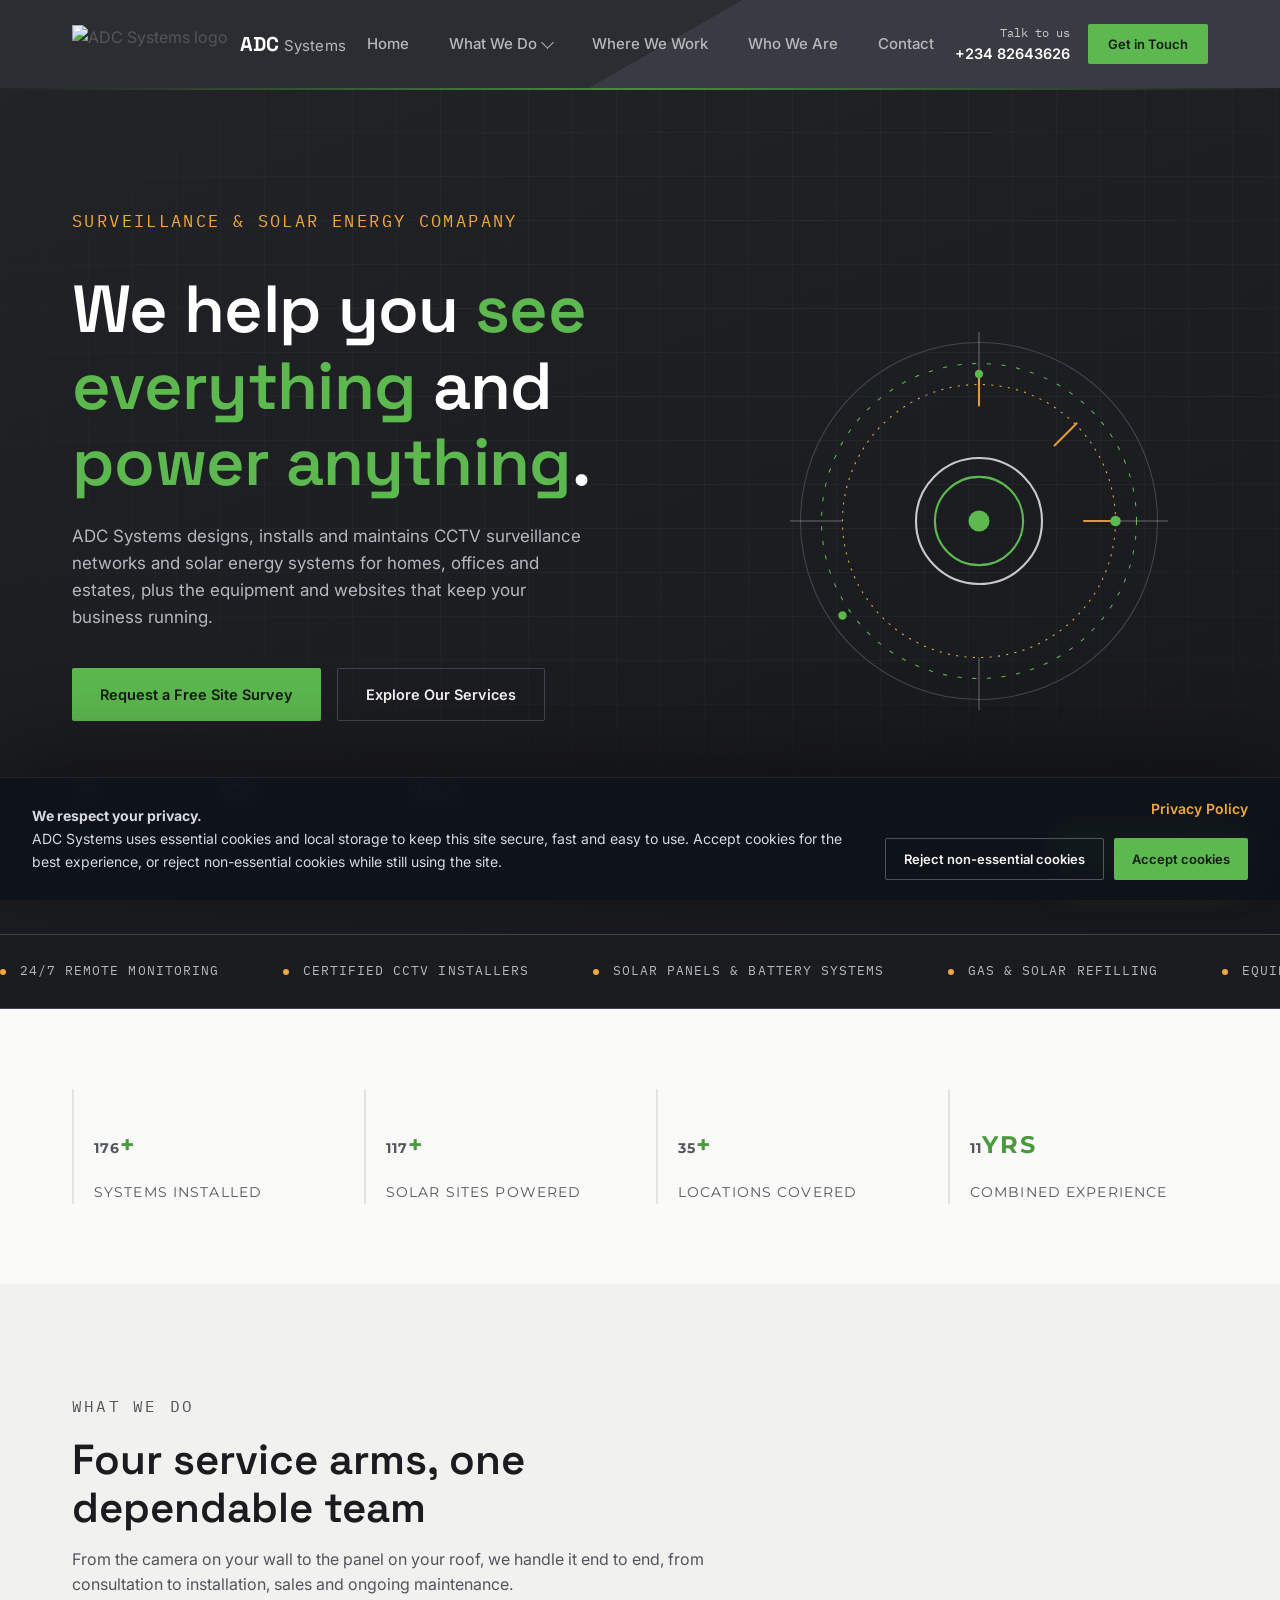
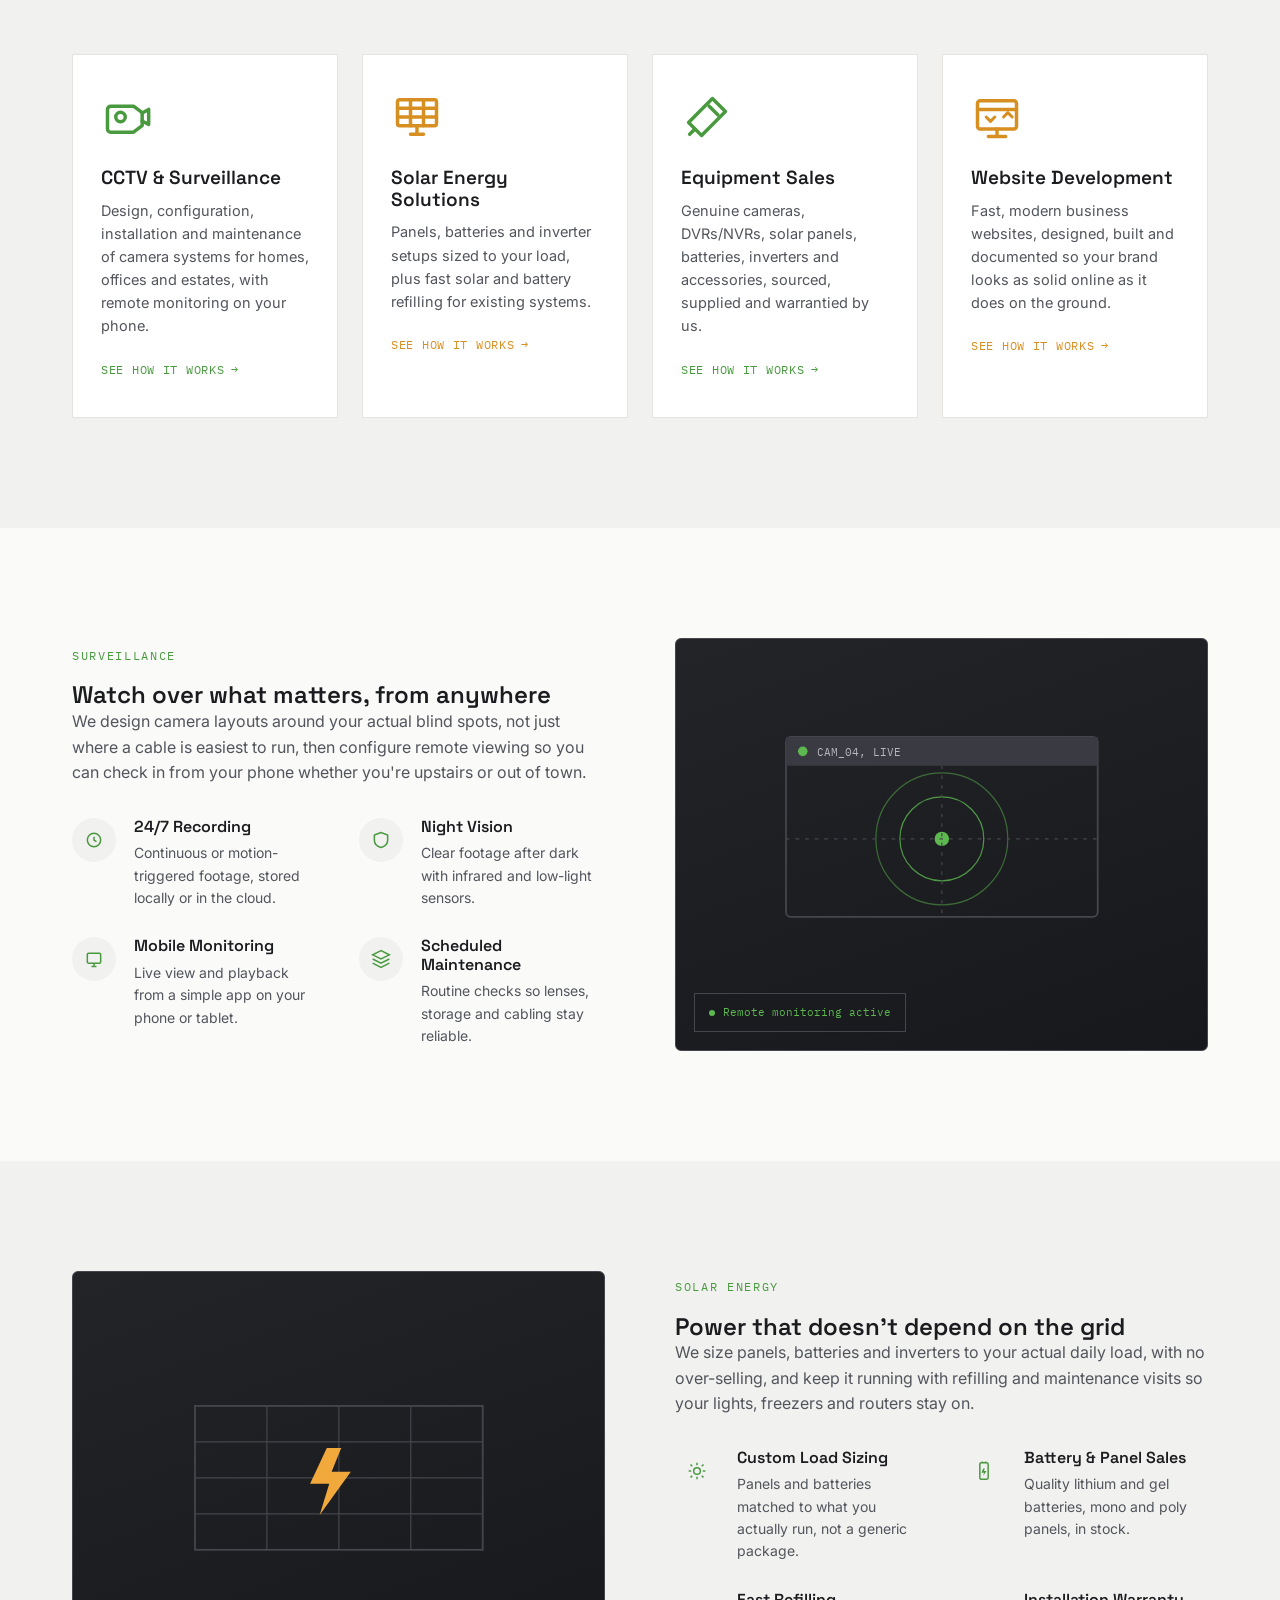
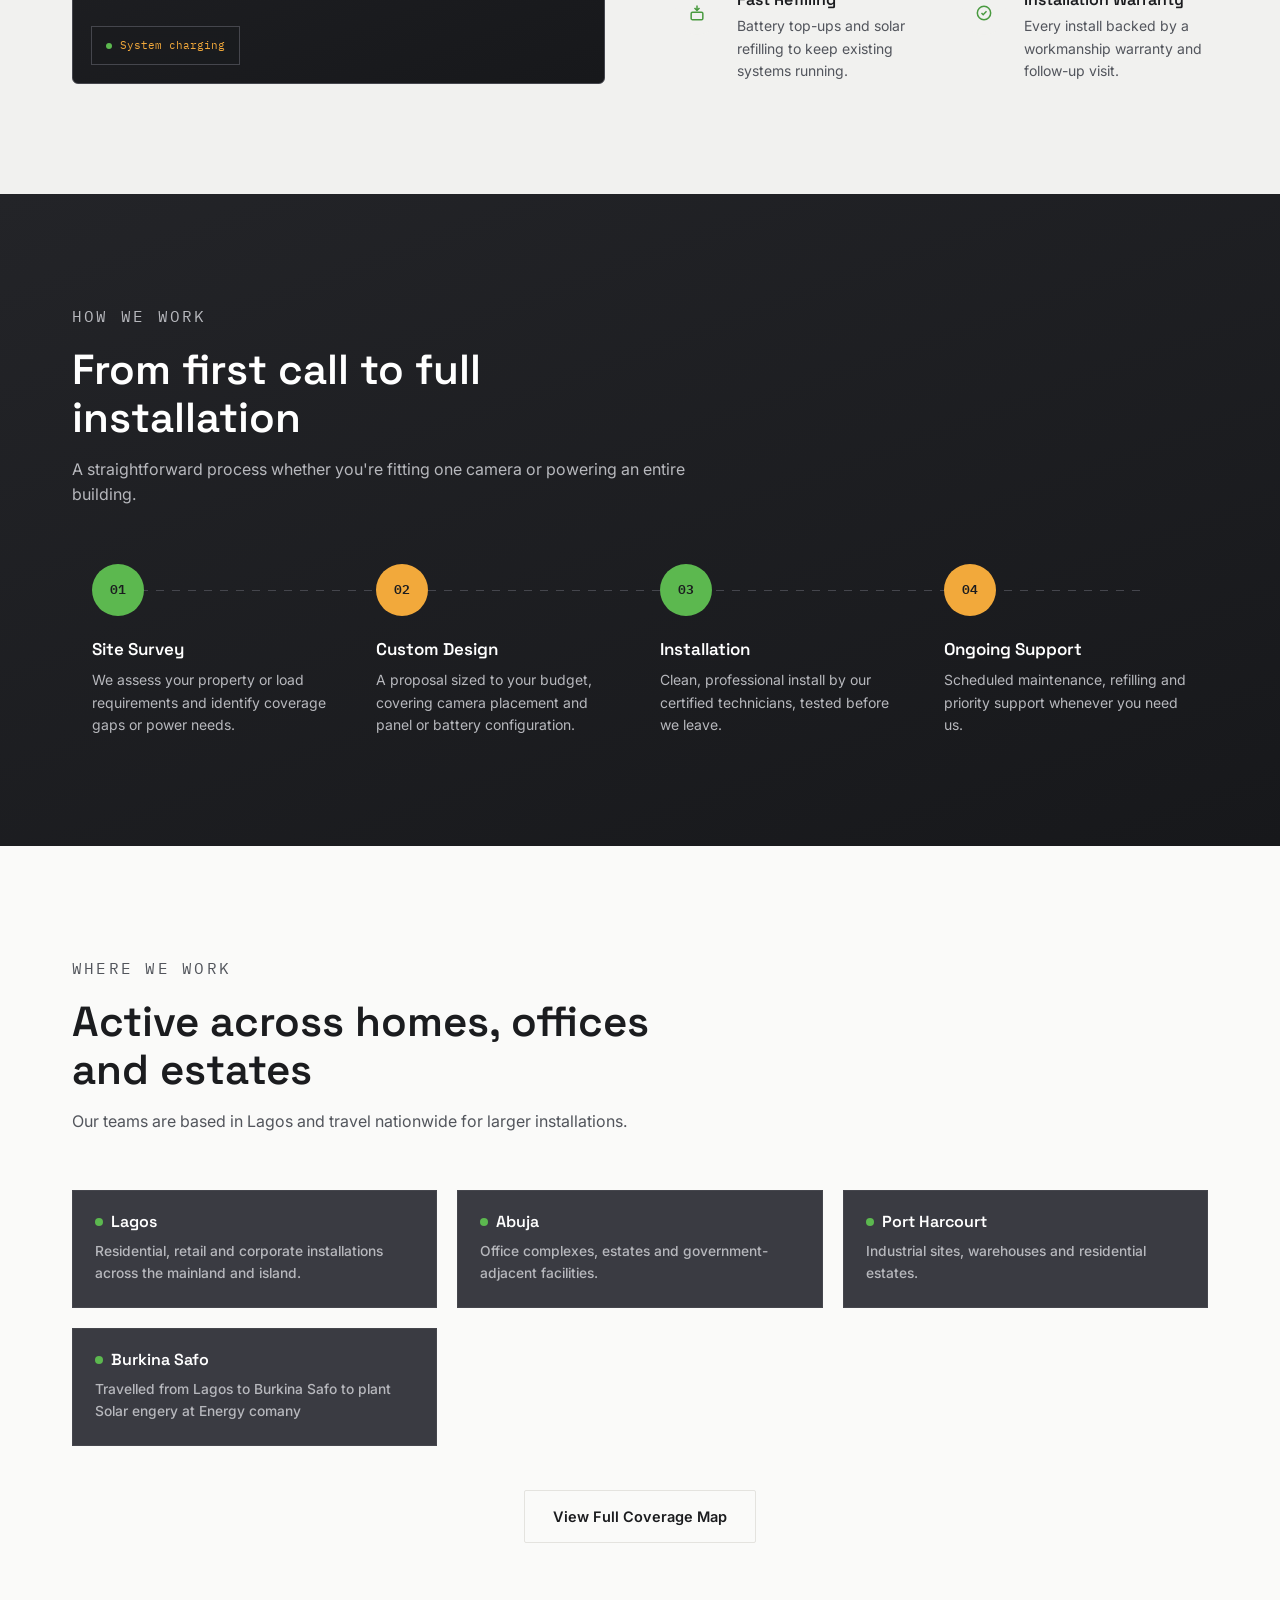
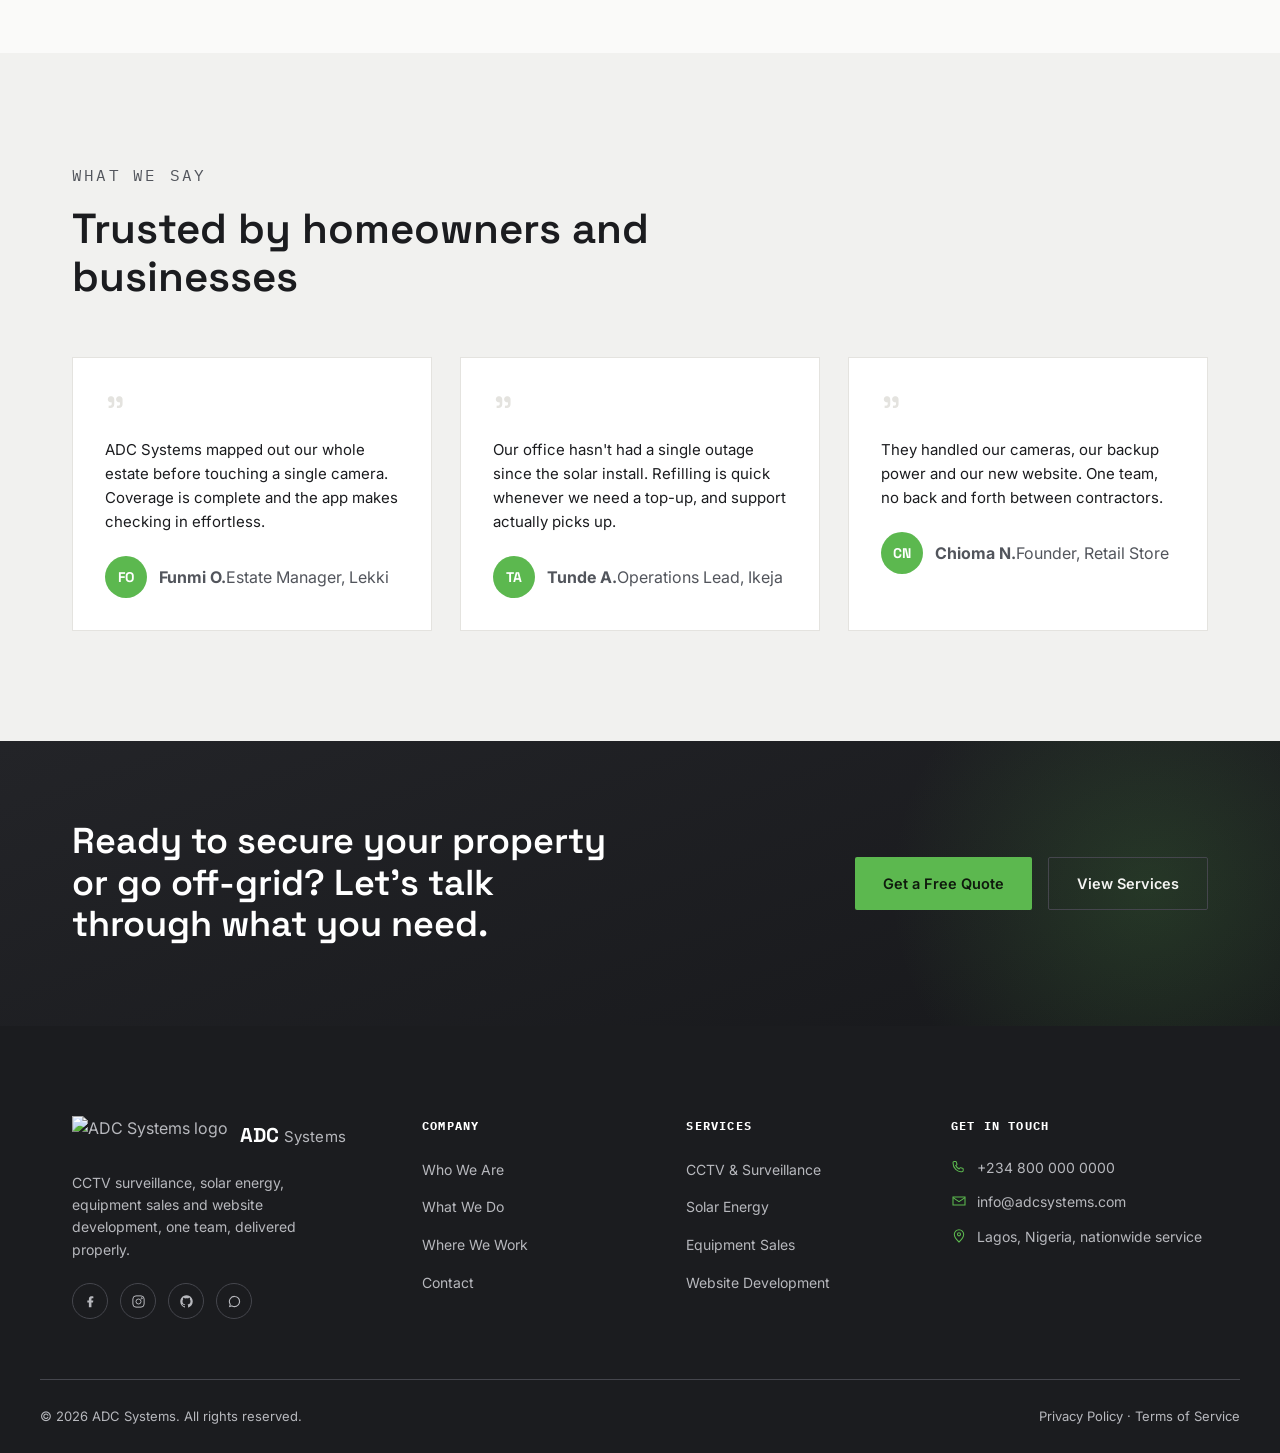
==== index.html @ e777d6a8 "I updated the m in the header" ====
<!DOCTYPE html>
<html lang="en">
<head>
<meta charset="UTF-8">
<meta name="viewport" content="width=device-width, initial-scale=1.0">
<title>ADC Systems | CCTV Surveillance &amp; Solar Energy Solutions</title>
<meta name="description" content="ADC Systems specializes in CCTV surveillance configuration, installation and maintenance, solar energy systems (panels, batteries, refilling), security equipment sales, and website development.">
<meta name="robots" content="index, follow">
<meta property="og:locale" content="en_US">
<meta property="og:type" content="website">
<meta property="og:title" content="ADC Systems | CCTV Surveillance &amp; Solar Energy Solutions">
<meta property="og:description" content="ADC Systems specializes in CCTV surveillance configuration, installation and maintenance, solar energy systems (panels, batteries, refilling), security equipment sales, and website development.">
<meta property="og:image" content="assets/images/images/Mainlogo.png">
<meta property="og:image:alt" content="ADC Systems logo">
<meta property="og:url" content="./index.html">
<meta name="twitter:card" content="summary_large_image">
<meta name="twitter:title" content="ADC Systems | CCTV Surveillance &amp; Solar Energy Solutions">
<meta name="twitter:description" content="ADC Systems specializes in CCTV surveillance configuration, installation and maintenance, solar energy systems (panels, batteries, refilling), security equipment sales, and website development.">
<meta name="twitter:image" content="assets/images/images/Mainlogo.png">
<link rel="canonical" href="./index.html">
<link rel="icon" href="assets/images/images/Mainlogo.png">
<link rel="preconnect" href="https://fonts.googleapis.com">
<link rel="stylesheet" href="css/style.css">
</head>
<body>

<!-- ===== Preloader ===== -->
<div id="preloader" aria-hidden="true">
  <div class="loader-aperture">
    <svg viewBox="0 0 64 64">
      <circle class="ring" cx="32" cy="32" r="26"></circle>
      <circle class="sweep" cx="32" cy="32" r="26"></circle>
    </svg>
  </div>
  <p class="loader-text">Adc systems<span>...</span></p>
</div>

<!-- ===== Header ===== -->
<header class="site-header">
  <div class="header-inner">
    <a href="index.html" class="brand">
      <img src="assets/images/images/Mainlogo.png" alt="ADC Systems logo">
      <span class="brand-word">ADC<small>Systems</small></span>
    </a>

    <nav class="main-nav" aria-label="Primary">
      <ul>
        <li class="nav-item"><a href="index.html" class="nav-link">Home</a></li>
        <li class="nav-item has-dropdown">
          <a href="services.html" class="nav-link">What We Do <span class="caret"></span></a>
          <ul class="dropdown">
            <li><a href="services.html#cctv">CCTV &amp; Surveillance<small>Cameras, config, Install &amp; monitoring</small></a></li>
            <li><a href="services.html#solar">Solar Energy Solutions<small>Panels, batteries &amp; refilling</small></a></li>
            <li><a href="services.html#equipment">Equipment Sales<small>Security &amp; solar hardware</small></a></li>
            <li><a href="services.html#web">Website Development<small>Design, build &amp; launch</small></a></li>
          </ul>
        </li>
        <li class="nav-item"><a href="portfolio.html" class="nav-link">Where We Work</a></li>
        <li class="nav-item"><a href="about.html" class="nav-link">Who We Are</a></li>
        <li class="nav-item"><a href="contact.html" class="nav-link">Contact</a></li>
      </ul>
    </nav>

    <div class="header-cta">
      <div class="header-phone">
        <span>Talk to us</span>
        <strong>+234 82643626</strong>
      </div>
      <a href="contact.html" class="btn btn-primary btn-sm">Get in Touch</a>
      <button class="nav-toggle" aria-label="Toggle menu"><span></span><span></span><span></span></button>
    </div>
  </div>
</header>

<!-- ===== Hero ===== -->
<section class="hero">
  <div class="hero-scanline"></div>
  <div class="hero-inner">
    <div class="hero-copy">
      <p class="eyebrow on-dark">Surveillance &amp; Solar Energy Comapany</p>
      <h1>We help you <em>see everything</em> and <em>power anything</em>.</h1>
      <p>ADC Systems designs, installs and maintains CCTV surveillance networks and solar energy systems for homes, offices and estates, plus the equipment and websites that keep your business running.</p>
      <div class="hero-actions">
        <a href="contact.html" class="btn btn-primary">Request a Free Site Survey</a>
        <a href="services.html" class="btn btn-outline">Explore Our Services</a>
      </div>
      <div class="hero-badges">
        <div class="hero-badge"><strong data-count="12" class="unit-wrap">12<span class="unit">yrs</span></strong>Field Experience</div>
        <div class="hero-badge"><strong><span data-count="100">0</span><span class="unit">+</span></strong>Installations Delivered</div>
        <div class="hero-badge"><strong><span data-count="99" data-decimals="1">0</span><span class="unit">%</span></strong>Uptime Guarantee</div>
      </div>
    </div>

    <div class="hero-visual" aria-hidden="true">
      <svg viewBox="0 0 400 400">
        <circle class="hud-ring" cx="200" cy="200" r="170"></circle>
        <circle class="hud-ring accent" cx="200" cy="200" r="150"></circle>
        <circle class="hud-ring accent2" cx="200" cy="200" r="130"></circle>
        <line class="hud-crosshair" x1="200" y1="20" x2="200" y2="70"></line>
        <line class="hud-crosshair" x1="200" y1="330" x2="200" y2="380"></line>
        <line class="hud-crosshair" x1="20" y1="200" x2="70" y2="200"></line>
        <line class="hud-crosshair" x1="330" y1="200" x2="380" y2="200"></line>
        <!-- camera lens -->
        <circle cx="200" cy="200" r="60" fill="none" stroke="#f4f4f2" stroke-width="2" opacity=".8"></circle>
        <circle cx="200" cy="200" r="42" fill="none" stroke="var(--lens)" stroke-width="2"></circle>
        <circle cx="200" cy="200" r="10" fill="var(--lens)"></circle>
        <!-- solar rays -->
        <g stroke="var(--solar)" stroke-width="2" stroke-linecap="round" opacity=".9">
          <line x1="200" y1="60" x2="200" y2="90"></line>
          <line x1="293" y1="107" x2="272" y2="128"></line>
          <line x1="330" y1="200" x2="300" y2="200"></line>
        </g>
        <circle class="hud-blip" cx="330" cy="200" r="5"></circle>
        <circle class="hud-blip" cx="200" cy="60" r="4" style="animation-delay:.6s"></circle>
        <circle class="hud-blip" cx="70" cy="290" r="4" style="animation-delay:1.1s"></circle>
      </svg>
    </div>
  </div>
</section>

<!-- ===== Trust strip ===== -->
<div class="trust-strip" aria-hidden="true">
  <div class="trust-track">
    <span>24/7 Remote Monitoring</span>
    <span>Certified CCTV Installers</span>
    <span>Solar Panels &amp; Battery Systems</span>
    <span>Gas &amp; Solar Refilling</span>
    <span>Equipment Sales</span>
    <span>Website Development</span>
    <span>24/7 Remote Monitoring</span>
    <span>Certified CCTV Installers</span>
    <span>Smart Door Locks &amp; Access Control</span>
    <span>Solar Panels &amp; Battery Systems</span>
    <span>Gas &amp; Solar Refilling</span>
    <span>Equipment Sales</span>
    <span>Website Development</span>
    <span>DSTV Maintenance</span>
  </div>
</div>

<!-- ===== Stats ===== -->
<section class="stats">
  <div class="container stats-grid">
    <div class="stat reveal"><strong><span data-count="180">0</span><span class="unit">+</span></strong><span>Systems Installed</span></div>
    <div class="stat reveal reveal-delay-1"><strong><span data-count="120">0</span><span class="unit">+</span></strong><span>Solar Sites Powered</span></div>
    <div class="stat reveal reveal-delay-2"><strong><span data-count="36">0</span><span class="unit">+</span></strong><span>Locations Covered</span></div>
    <div class="stat reveal reveal-delay-3"><strong><span data-count="12">0</span><span class="unit">yrs</span></strong><span>Combined Experience</span></div>
  </div>
</section>

<!-- ===== What We Do ===== -->
<section class="section dim" id="what-we-do">
  <div class="container">
    <div class="section-head reveal">
      <p class="eyebrow">What We Do</p>
      <h2>Four service arms, one dependable team</h2>
      <p>From the camera on your wall to the panel on your roof, we handle it end to end, from consultation to installation, sales and ongoing maintenance.</p>
    </div>

    <div class="services-grid">
      <div class="service-card reveal">
        <div class="service-icon">
          <svg viewBox="0 0 24 24" fill="none" stroke="currentColor" stroke-width="1.6" stroke-linecap="round" stroke-linejoin="round">
            <path d="M3 8.5c0-.83.67-1.5 1.5-1.5H15l4 3v6l-4 3H4.5C3.67 19 3 18.33 3 17.5v-9Z"></path>
            <circle cx="9" cy="12" r="2.2"></circle>
            <path d="M19 10.2 22 8.5v7L19 13.8"></path>
          </svg>
        </div>
        <h3>CCTV &amp; Surveillance</h3>
        <p>Design, configuration, installation and maintenance of camera systems for homes, offices and estates, with remote monitoring on your phone.</p>
        <a href="services.html#cctv" class="card-link">See how it works <span class="arrow">→</span></a>
      </div>

      <div class="service-card solar-tone reveal reveal-delay-1">
        <div class="service-icon">
          <svg viewBox="0 0 24 24" fill="none" stroke="currentColor" stroke-width="1.6" stroke-linecap="round" stroke-linejoin="round">
            <rect x="3" y="4" width="18" height="12" rx="1"></rect>
            <path d="M3 8h18M3 12h18M9 4v12M15 4v12"></path>
            <path d="M9 20h6M12 16v4"></path>
          </svg>
        </div>
        <h3>Solar Energy Solutions</h3>
        <p>Panels, batteries and inverter setups sized to your load, plus fast solar and battery refilling for existing systems.</p>
        <a href="services.html#solar" class="card-link">See how it works <span class="arrow">→</span></a>
      </div>

      <div class="service-card reveal reveal-delay-2">
        <div class="service-icon">
          <svg viewBox="0 0 24 24" fill="none" stroke="currentColor" stroke-width="1.6" stroke-linecap="round" stroke-linejoin="round">
            <path d="M14.5 3.5 20.5 9.5 9.5 20.5 3.5 14.5 14.5 3.5Z"></path>
            <path d="M13 7l4 4M6 18l-2 2"></path>
          </svg>
        </div>
        <h3>Equipment Sales</h3>
        <p>Genuine cameras, DVRs/NVRs, solar panels, batteries, inverters and accessories, sourced, supplied and warrantied by us.</p>
        <a href="services.html#equipment" class="card-link">See how it works <span class="arrow">→</span></a>
      </div>

      <div class="service-card solar-tone reveal reveal-delay-3">
        <div class="service-icon">
          <svg viewBox="0 0 24 24" fill="none" stroke="currentColor" stroke-width="1.6" stroke-linecap="round" stroke-linejoin="round">
            <rect x="3" y="4.5" width="18" height="13" rx="1.2"></rect>
            <path d="M3 8.5h18"></path>
            <path d="M8 21h8M12 17.5V21"></path>
            <path d="M7 12l2 2 2-2M15 12l2-2 2 2" stroke-width="1.4"></path>
          </svg>
        </div>
        <h3>Website Development</h3>
        <p>Fast, modern business websites, designed, built and documented so your brand looks as solid online as it does on the ground.</p>
        <a href="services.html#web" class="card-link">See how it works <span class="arrow">→</span></a>
      </div>
    </div>
  </div>
</section>

<!-- ===== Split: CCTV feature ===== -->
<section class="section">
  <div class="container split">
    <div class="split-copy reveal">
      <p class="eyebrow">Surveillance</p>
      <h2>Watch over what matters, from anywhere</h2>
      <p style="margin-bottom:32px;">We design camera layouts around your actual blind spots, not just where a cable is easiest to run, then configure remote viewing so you can check in from your phone whether you're upstairs or out of town.</p>
      <div class="feature-grid">
        <div class="feature-item">
          <div class="f-icon"><svg viewBox="0 0 24 24" fill="none" stroke="currentColor" stroke-width="1.8"><path d="M4 12a8 8 0 1 1 16 0 8 8 0 0 1-16 0Z"/><path d="M12 8v4l3 2"/></svg></div>
          <div><h4>24/7 Recording</h4><p>Continuous or motion-triggered footage, stored locally or in the cloud.</p></div>
        </div>
        <div class="feature-item">
          <div class="f-icon"><svg viewBox="0 0 24 24" fill="none" stroke="currentColor" stroke-width="1.8"><path d="M12 3 4 6v6c0 4.5 3.4 7.9 8 9 4.6-1.1 8-4.5 8-9V6l-8-3Z"/></svg></div>
          <div><h4>Night Vision</h4><p>Clear footage after dark with infrared and low-light sensors.</p></div>
        </div>
        <div class="feature-item">
          <div class="f-icon"><svg viewBox="0 0 24 24" fill="none" stroke="currentColor" stroke-width="1.8"><rect x="4" y="5" width="16" height="12" rx="1.5"/><path d="M9 21h6M12 17v4"/></svg></div>
          <div><h4>Mobile Monitoring</h4><p>Live view and playback from a simple app on your phone or tablet.</p></div>
        </div>
        <div class="feature-item">
          <div class="f-icon"><svg viewBox="0 0 24 24" fill="none" stroke="currentColor" stroke-width="1.8"><path d="M12 2 2 7l10 5 10-5-10-5Z"/><path d="M2 17l10 5 10-5M2 12l10 5 10-5"/></svg></div>
          <div><h4>Scheduled Maintenance</h4><p>Routine checks so lenses, storage and cabling stay reliable.</p></div>
        </div>
      </div>
    </div>
    <div class="split-visual reveal reveal-delay-1">
      <div class="frame">
        <svg viewBox="0 0 300 240" aria-hidden="true">
          <rect x="20" y="30" width="260" height="150" rx="4" fill="none" stroke="var(--line-dark)" stroke-width="1.5"></rect>
          <rect x="20" y="30" width="260" height="24" fill="var(--charcoal-2)"></rect>
          <circle cx="34" cy="42" r="4" fill="var(--lens)"></circle>
          <text x="46" y="46" font-family="IBM Plex Mono" font-size="9" fill="#b7b8bd">CAM_04, LIVE</text>
          <circle cx="150" cy="115" r="55" fill="none" stroke="var(--lens)" stroke-width="1" opacity=".5"></circle>
          <circle cx="150" cy="115" r="35" fill="none" stroke="var(--lens)" stroke-width="1" opacity=".8"></circle>
          <circle cx="150" cy="115" r="6" fill="var(--lens)"></circle>
          <line x1="20" y1="115" x2="280" y2="115" stroke="var(--line-dark)" stroke-width="1" stroke-dasharray="3 5"></line>
          <line x1="150" y1="54" x2="150" y2="180" stroke="var(--line-dark)" stroke-width="1" stroke-dasharray="3 5"></line>
        </svg>
        <span class="tag">Remote monitoring active</span>
      </div>
    </div>
  </div>
</section>

<!-- ===== Split: Solar feature (reverse) ===== -->
<section class="section dim">
  <div class="container split reverse">
    <div class="split-copy reveal">
      <p class="eyebrow">Solar Energy</p>
      <h2>Power that doesn't depend on the grid</h2>
      <p style="margin-bottom:32px;">We size panels, batteries and inverters to your actual daily load, with no over-selling, and keep it running with refilling and maintenance visits so your lights, freezers and routers stay on.</p>
      <div class="feature-grid">
        <div class="feature-item">
          <div class="f-icon"><svg viewBox="0 0 24 24" fill="none" stroke="currentColor" stroke-width="1.8"><circle cx="12" cy="12" r="4"/><path d="M12 2v3M12 19v3M4.2 4.2l2.1 2.1M17.7 17.7l2.1 2.1M2 12h3M19 12h3M4.2 19.8l2.1-2.1M17.7 6.3l2.1-2.1"/></svg></div>
          <div><h4>Custom Load Sizing</h4><p>Panels and batteries matched to what you actually run, not a generic package.</p></div>
        </div>
        <div class="feature-item">
          <div class="f-icon"><svg viewBox="0 0 24 24" fill="none" stroke="currentColor" stroke-width="1.8"><rect x="7" y="2" width="10" height="20" rx="2"/><path d="M10 2V0.5M14 2V0.5"/><path d="M11 9l-2 5h3l-1 4 4-6h-3l1-3Z" fill="currentColor" stroke="none"/></svg></div>
          <div><h4>Battery &amp; Panel Sales</h4><p>Quality lithium and gel batteries, mono and poly panels, in stock.</p></div>
        </div>
        <div class="feature-item">
          <div class="f-icon"><svg viewBox="0 0 24 24" fill="none" stroke="currentColor" stroke-width="1.8"><path d="M12 3v6M9 6l3 3 3-3"/><rect x="5" y="11" width="14" height="9" rx="1.5"/></svg></div>
          <div><h4>Fast Refilling</h4><p>Battery top-ups and solar refilling to keep existing systems running.</p></div>
        </div>
        <div class="feature-item">
          <div class="f-icon"><svg viewBox="0 0 24 24" fill="none" stroke="currentColor" stroke-width="1.8"><path d="M4 12a8 8 0 1 1 16 0 8 8 0 0 1-16 0Z"/><path d="M9 12l2 2 4-4"/></svg></div>
          <div><h4>Installation Warranty</h4><p>Every install backed by a workmanship warranty and follow-up visit.</p></div>
        </div>
      </div>
    </div>
    <div class="split-visual reveal reveal-delay-1">
      <div class="frame">
        <svg viewBox="0 0 300 240" aria-hidden="true">
          <rect x="30" y="60" width="240" height="120" fill="none" stroke="var(--line-dark)" stroke-width="1.5"></rect>
          <line x1="30" y1="90" x2="270" y2="90" stroke="var(--line-dark)" stroke-width="1"></line>
          <line x1="30" y1="120" x2="270" y2="120" stroke="var(--line-dark)" stroke-width="1"></line>
          <line x1="30" y1="150" x2="270" y2="150" stroke="var(--line-dark)" stroke-width="1"></line>
          <line x1="90" y1="60" x2="90" y2="180" stroke="var(--line-dark)" stroke-width="1"></line>
          <line x1="150" y1="60" x2="150" y2="180" stroke="var(--line-dark)" stroke-width="1"></line>
          <line x1="210" y1="60" x2="210" y2="180" stroke="var(--line-dark)" stroke-width="1"></line>
          <path d="M140 95l-14 30h16l-8 26 26-36h-16l8-20Z" fill="var(--solar)"></path>
        </svg>
        <span class="tag" style="color:var(--solar); border-color:var(--line-dark);">System charging</span>
      </div>
    </div>
  </div>
</section>

<!-- ===== Process ===== -->
<section class="section dark">
  <div class="container">
    <div class="section-head reveal">
      <p class="eyebrow on-dark">How We Work</p>
      <h2>From first call to full installation</h2>
      <p>A straightforward process whether you're fitting one camera or powering an entire building.</p>
    </div>

    <div class="process">
      <div class="process-step reveal">
        <span class="num">01</span>
        <h4>Site Survey</h4>
        <p>We assess your property or load requirements and identify coverage gaps or power needs.</p>
      </div>
      <div class="process-step reveal reveal-delay-1">
        <span class="num">02</span>
        <h4>Custom Design</h4>
        <p>A proposal sized to your budget, covering camera placement and panel or battery configuration.</p>
      </div>
      <div class="process-step reveal reveal-delay-2">
        <span class="num">03</span>
        <h4>Installation</h4>
        <p>Clean, professional install by our certified technicians, tested before we leave.</p>
      </div>
      <div class="process-step reveal reveal-delay-3">
        <span class="num">04</span>
        <h4>Ongoing Support</h4>
        <p>Scheduled maintenance, refilling and priority support whenever you need us.</p>
      </div>
    </div>
  </div>
</section>

<!-- ===== Where We Work preview ===== -->
<section class="section">
  <div class="container">
    <div class="section-head reveal">
      <p class="eyebrow">Where We Work</p>
      <h2>Active across homes, offices and estates</h2>
      <p>Our teams are based in Lagos and travel nationwide for larger installations.</p>
    </div>

    <div class="location-list">
      <div class="location-card reveal"><h4>Lagos</h4><p>Residential, retail and corporate installations across the mainland and island.</p></div>
      <div class="location-card reveal reveal-delay-1"><h4>Abuja</h4><p>Office complexes, estates and government-adjacent facilities.</p></div>
      <div class="location-card reveal reveal-delay-2"><h4>Port Harcourt</h4><p>Industrial sites, warehouses and residential estates.</p></div>
      <div class="location-card reveal"><h4>Burkina Safo</h4><p>Travelled from Lagos to Burkina Safo to plant Solar engery at Energy comany</p></div>
    </div>

    <div style="text-align:center; margin-top:44px;">
      <a href="portfolio.html" class="btn btn-outline on-light">View Full Coverage Map</a>
    </div>
  </div>
</section>

<!-- ===== Testimonials ===== -->
<section class="section dim">
  <div class="container">
    <div class="section-head reveal">
      <p class="eyebrow">What We Say</p>
      <h2>Trusted by homeowners and businesses</h2>
    </div>
    <div class="testimonial-track">
      <div class="testimonial reveal">
        <span class="quote-mark">"</span>
        <p>ADC Systems mapped out our whole estate before touching a single camera. Coverage is complete and the app makes checking in effortless.</p>
        <div class="who"><div class="avatar">FO</div><div><strong>Funmi O.</strong><span>Estate Manager, Lekki</span></div></div>
      </div>
      <div class="testimonial reveal reveal-delay-1">
        <span class="quote-mark">"</span>
        <p>Our office hasn't had a single outage since the solar install. Refilling is quick whenever we need a top-up, and support actually picks up.</p>
        <div class="who"><div class="avatar">TA</div><div><strong>Tunde A.</strong><span>Operations Lead, Ikeja</span></div></div>
      </div>
      <div class="testimonial reveal reveal-delay-2">
        <span class="quote-mark">"</span>
        <p>They handled our cameras, our backup power and our new website. One team, no back and forth between contractors.</p>
        <div class="who"><div class="avatar">CN</div><div><strong>Chioma N.</strong><span>Founder, Retail Store</span></div></div>
      </div>
    </div>
  </div>
</section>

<!-- ===== CTA banner ===== -->
<section class="cta-banner">
  <div class="container cta-banner-inner">
    <h2 class="reveal">Ready to secure your property or go off-grid? Let's talk through what you need.</h2>
    <div class="actions reveal reveal-delay-1">
      <a href="contact.html" class="btn btn-primary">Get a Free Quote</a>
      <a href="services.html" class="btn btn-outline">View Services</a>
    </div>
  </div>
</section>

<!-- ===== Footer ===== -->
<footer class="site-footer">
  <div class="container footer-grid">
    <div class="footer-brand">
      <a href="index.html" class="brand"><img src="assets/images/images/Mainlogo.png" alt="ADC Systems logo"><span class="brand-word">ADC<small>Systems</small></span></a>
      <p>CCTV surveillance, solar energy, equipment sales and website development, one team, delivered properly.</p>
      <div class="footer-social">
        <a href="#" aria-label="Facebook"><svg viewBox="0 0 24 24" fill="currentColor"><path d="M13.5 21v-7.5H16l.5-3.2h-3V8.2c0-.9.3-1.6 1.7-1.6H16.6V3.8C16.1 3.7 15 3.6 13.8 3.6c-2.6 0-4.4 1.6-4.4 4.5v2.2H6.9v3.2h2.5V21h4.1Z"/></svg></a>
        <a href="#" aria-label="Instagram"><svg viewBox="0 0 24 24" fill="none" stroke="currentColor" stroke-width="1.6"><rect x="3" y="3" width="18" height="18" rx="5"/><circle cx="12" cy="12" r="4"/><circle cx="17.2" cy="6.8" r="1"/></svg></a>
        <a href="https://github.com/" target="_blank" rel="noopener noreferrer" aria-label="GitHub"><svg viewBox="0 0 24 24" fill="currentColor"><path d="M12 2C6.477 2 2 6.477 2 12c0 4.418 2.865 8.166 6.839 9.489.5.092.682-.217.682-.483 0-.237-.009-.868-.014-1.703-2.782.605-3.369-1.34-3.369-1.34-.454-1.155-1.11-1.464-1.11-1.464-.907-.62.069-.607.069-.607 1.003.071 1.531 1.031 1.531 1.031.892 1.529 2.341 1.088 2.91.832.091-.647.35-1.088.636-1.339-2.22-.252-4.555-1.11-4.555-4.945 0-1.091.39-1.984 1.029-2.682-.103-.253-.446-1.27.098-2.645 0 0 .84-.269 2.75 1.025A9.564 9.564 0 0 1 12 6.844c.85.004 1.705.115 2.504.337 1.909-1.294 2.748-1.025 2.748-1.025.546 1.375.202 2.392.1 2.645.64.698 1.028 1.591 1.028 2.682 0 3.844-2.339 4.69-4.566 4.936.36.31.68.923.68 1.861 0 1.343-.012 2.426-.012 2.755 0 .268.18.58.688.482C19.135 20.164 22 16.418 22 12c0-5.523-4.477-10-10-10Z"/></svg></a>
        <a href="#" aria-label="WhatsApp"><svg viewBox="0 0 24 24" fill="currentColor"><path d="M12 3a9 9 0 0 0-7.7 13.7L3 21l4.5-1.2A9 9 0 1 0 12 3Zm0 1.8a7.2 7.2 0 1 1 0 14.4 7.1 7.1 0 0 1-3.7-1l-.3-.2-2.6.7.7-2.5-.2-.3A7.2 7.2 0 0 1 12 4.8Z"/></svg></a>
      </div>
    </div>

    <div class="footer-col">
      <h5>Company</h5>
      <ul>
        <li><a href="about.html">Who We Are</a></li>
        <li><a href="services.html">What We Do</a></li>
        <li><a href="portfolio.html">Where We Work</a></li>
        <li><a href="contact.html">Contact</a></li>
      </ul>
    </div>

    <div class="footer-col">
      <h5>Services</h5>
      <ul>
        <li><a href="services.html#cctv">CCTV &amp; Surveillance</a></li>
        <li><a href="services.html#solar">Solar Energy</a></li>
        <li><a href="services.html#equipment">Equipment Sales</a></li>
        <li><a href="services.html#web">Website Development</a></li>
      </ul>
    </div>

    <div class="footer-col">
      <h5>Get In Touch</h5>
      <ul class="footer-contact">
        <li><svg viewBox="0 0 24 24" fill="none" stroke="currentColor" stroke-width="1.6"><path d="M3 5.5c0-1 .8-1.8 1.8-1.8h2.1c.5 0 1 .4 1.1.9l.9 3a1.1 1.1 0 0 1-.4 1.2l-1.4 1c1 2.3 2.8 4.1 5.1 5.1l1-1.4c.3-.4.8-.5 1.2-.4l3 .9c.5.1.9.6.9 1.1v2.1c0 1-.8 1.8-1.8 1.8C9.5 20 3 13.5 3 5.5Z"/></svg><span>+234 800 000 0000</span></li>
        <li><svg viewBox="0 0 24 24" fill="none" stroke="currentColor" stroke-width="1.6"><path d="M3 6h18v12H3z"/><path d="m3 7 9 6 9-6"/></svg><span>info@adcsystems.com</span></li>
        <li><svg viewBox="0 0 24 24" fill="none" stroke="currentColor" stroke-width="1.6"><path d="M12 21s7-6.1 7-11.5A7 7 0 0 0 5 9.5C5 14.9 12 21 12 21Z"/><circle cx="12" cy="9.5" r="2.3"/></svg><span>Lagos, Nigeria, nationwide service</span></li>
      </ul>
    </div>
  </div>

  <div class="container footer-bottom">
    <span>&copy; <span class="js-year"></span> ADC Systems. All rights reserved.</span>
    <span><a href="privacy-policy.html">Privacy Policy</a> &middot; <a href="terms-of-service.html">Terms of Service</a></span>
  </div>
</footer>

<!-- ===== Floating action button ===== -->
<a href="contact.html" class="fab"><span class="pulse"></span>
  <svg viewBox="0 0 24 24" fill="none" stroke="currentColor" stroke-width="1.8"><path d="M4 4h16v12H7l-3 3V4Z"/></svg>
  <span>Drop us a Message</span>
</a>

<script src="js/main.js"></script>
</body>
</html>
---- css/style.css ----
/* =========================================================
   ADC SYSTEMS — Core Stylesheet
   Design tokens, layout, and shared components
   ========================================================= */

/* ---------- Fonts ---------- */
@import url('https://fonts.googleapis.com/css2?family=Space+Grotesk:wght@400;500;600;700&family=Inter:wght@400;500;600;700&family=IBM+Plex+Mono:wght@400;500&family=Montserrat:wght@500;600;700&display=swap');

/* ---------- Design tokens ---------- */
:root{
  /* Core palette */
  --ink:            #1b1c1f;   /* near-black, deep sections */
  --charcoal:       #2c2d33;   /* header / dark panels */
  --charcoal-2:     #3a3b42;   /* lighter charcoal for cards on dark */
  --paper:          #fafaf9;   /* main background */
  --paper-dim:      #f1f1ef;   /* alt section background */
  --line:           #e4e3df;   /* hairline borders on light */
  --line-dark:      #45464d;   /* hairline borders on dark */

  /* Text */
  --text-body:      #52555c;
  --text-strong:    #1b1c1f;
  --text-inverse:   #f4f4f2;
  --text-inverse-dim:#b7b8bd;

  /* Brand accents */
  --lens:           #5cb84f;   /* lens/night-vision green — surveillance */
  --lens-dark:      #499a3f;
  --solar:          #f2a93b;   /* solar gold — energy */
  --solar-dark:     #d88f22;

  /* Gradients */
  --grad-scan: linear-gradient(90deg, var(--lens) 0%, var(--solar) 100%);
  --grad-dark: linear-gradient(160deg, #232428 0%, #17181b 100%);

  /* Type */
  --font-display: 'Space Grotesk', sans-serif;
  --font-body: 'Inter', sans-serif;
  --font-mono: 'IBM Plex Mono', monospace;
  --font-nav: 'Montserrat', sans-serif;

  /* Layout */
  --container: 1200px;
  --radius-sm: 4px;
  --radius-md: 8px;
  --header-h: 88px;

  /* Motion */
  --ease: cubic-bezier(.25,.8,.25,1);
  --fast: .2s;
  --med: .45s;
  --slow: .8s;
}

/* ---------- Reset ---------- */
*,*::before,*::after{ box-sizing:border-box; margin:0; padding:0; }
html{ scroll-behavior:smooth; }
body{
  font-family:var(--font-body);
  color:var(--text-body);
  background:var(--paper);
  line-height:1.6;
  -webkit-font-smoothing:antialiased;
  overflow-x:hidden;
  cursor:auto; /* explicit default cursor — no custom glow cursor anywhere */
}
img{ max-width:100%; display:block; }
a{ color:inherit; text-decoration:none; }
ul{ list-style:none; }
button{ font-family:inherit; cursor:pointer; border:none; background:none; }
input, textarea, select{ font-family:inherit; }
h1,h2,h3,h4{ font-family:var(--font-display); color:var(--text-strong); line-height:1.15; font-weight:600; }

.container{ max-width:var(--container); margin:0 auto; padding:0 32px; }

::selection{ background:var(--lens); color:#fff; }

/* visible keyboard focus (accessibility) */
a:focus-visible, button:focus-visible, input:focus-visible, textarea:focus-visible{
  outline:2px solid var(--lens);
  outline-offset:3px;
}

@media (prefers-reduced-motion: reduce){
  *{ animation-duration:.001ms !important; animation-iteration-count:1 !important; transition-duration:.001ms !important; scroll-behavior:auto !important; }
}

/* ---------- Eyebrow / Section labels ---------- */
.eyebrow{
  display:inline-flex; align-items:center; gap:10px;
  font-family:var(--font-mono);
  font-size:12px; letter-spacing:.14em; text-transform:uppercase;
  color:var(--lens-dark);
  margin-bottom:16px;
}
.eyebrow::before{
  display:none;
}
.eyebrow.on-dark{ color:var(--solar); }

.section-head{ max-width:640px; margin-bottom:56px; }
.section-head h2{ font-size:clamp(28px,3.4vw,42px); margin-bottom:14px; }
.section-head p{ font-size:16px; color:var(--text-body); }
.section-head.center{ margin-left:auto; margin-right:auto; text-align:center; }

/* ---------- Preloader ---------- */
#preloader{
  position:fixed; inset:0; z-index:9999;
  background:var(--ink);
  display:flex; align-items:center; justify-content:center;
  flex-direction:column; gap:18px;
  transition:opacity var(--slow) var(--ease), visibility var(--slow) var(--ease);
}
#preloader.hidden{ opacity:0; visibility:hidden; pointer-events:none; }

.loader-aperture{
  position:relative; width:64px; height:64px;
}
.loader-aperture svg{ width:100%; height:100%; }
.loader-aperture .ring{
  fill:none; stroke:var(--line-dark); stroke-width:3;
}
.loader-aperture .sweep{
  fill:none; stroke:var(--lens); stroke-width:3; stroke-linecap:round;
  stroke-dasharray:150; stroke-dashoffset:150;
  transform-origin:center;
  animation:sweep 1.1s var(--ease) infinite;
}
@keyframes sweep{
  0%{ stroke-dashoffset:150; transform:rotate(0deg); }
  50%{ stroke-dashoffset:40; }
  100%{ stroke-dashoffset:150; transform:rotate(360deg); }
}
.loader-text{
  font-family:var(--font-mono); font-size:11px; letter-spacing:.2em;
  text-transform:uppercase; color:var(--text-inverse-dim);
}
.loader-text span{ color:var(--solar); }

/* ---------- Header ---------- */
.site-header{
  position:fixed; top:0; left:0; right:0; z-index:1000;
  height:var(--header-h);
  background:var(--charcoal);
  transition:background var(--med) var(--ease), box-shadow var(--med) var(--ease);
}
/* Subtle dark-on-dark diagonal accent (never exposes a light background,
   so nav text, phone number and CTA all stay legible at every width). */
.site-header::after{
  content:'';
  position:absolute; inset:0; z-index:-1;
  background:var(--charcoal-2);
  clip-path:polygon(58% 0, 100% 0, 100% 100%, 46% 100%);
}
.site-header.scrolled{ box-shadow:0 6px 24px rgba(0,0,0,.08); }

.header-inner{
  max-width:var(--container); margin:0 auto; padding:0 32px;
  height:100%; display:flex; align-items:center; justify-content:space-between;
}
.brand{ display:flex; align-items:center; gap:12px; z-index:2; }
.brand img{ height:38px; width:auto; }
.brand-word{ font-family:var(--font-display); font-weight:700; font-size:20px; color:#fff; letter-spacing:.01em; }
.brand-word small{ font-family:var(--font-body); font-weight:400; color:var(--text-inverse-dim); font-size:15px; margin-left:4px; }

.main-nav{ display:flex; align-items:center; gap:6px; }
.main-nav > ul{ display:flex; align-items:center; gap:4px; }
.nav-link{
  position:relative; display:flex; align-items:center; gap:6px;
  padding:10px 18px; font-size:15px; font-weight:500; color:var(--text-inverse-dim);
  transition:color var(--fast) var(--ease);
}
.nav-link:hover, .nav-item.active > .nav-link{ color:#fff; }
.nav-link .caret{ width:9px; height:9px; border-right:1.5px solid currentColor; border-bottom:1.5px solid currentColor; transform:rotate(45deg); margin-top:-3px; transition:transform var(--fast) var(--ease); }
.nav-item.active .nav-link .caret{ transform:rotate(225deg); margin-top:3px; }
.nav-item.active .nav-link{ color:var(--lens); }

.nav-item{ position:relative; }
.dropdown{
  position:absolute; top:calc(100% + 14px); left:0; min-width:260px;
  background:var(--charcoal-2); border-top:2px solid var(--lens);
  box-shadow:0 20px 40px rgba(0,0,0,.25);
  opacity:0; visibility:hidden; transform:translateY(8px);
  transition:opacity var(--fast) var(--ease), transform var(--fast) var(--ease), visibility var(--fast);
}
.nav-item:hover .dropdown, .nav-item.open .dropdown{ opacity:1; visibility:visible; transform:translateY(0); }
.dropdown li + li{ border-top:1px solid var(--line-dark); }
.dropdown a{
  display:flex; flex-direction:column; gap:4px; padding:16px 22px;
  font-family:var(--font-nav); font-weight:700; font-size:15px; letter-spacing:.01em;
  color:#f5f5f3; transition:background var(--fast), color var(--fast), padding-left var(--fast);
}
.dropdown a small{ font-family:var(--font-body); font-weight:500; font-size:12px; letter-spacing:0; color:var(--text-inverse-dim); opacity:.85; }
.dropdown a:hover{ background:var(--ink); color:var(--lens); padding-left:28px; }
.dropdown a:hover small{ color:var(--text-inverse-dim); opacity:1; }

.header-cta{
  display:flex; align-items:center; gap:18px;
}
.header-phone{
  display:flex; flex-direction:column; align-items:flex-end;
  font-family:var(--font-mono); font-size:12px; color:var(--text-inverse-dim);
}
.header-phone strong{ font-family:var(--font-body); font-size:14.5px; color:#fff; font-weight:600; }
.header-phone span{ color:#c7c8cc; }

.nav-toggle{ display:none; width:26px; height:20px; position:relative; z-index:2; }
.nav-toggle span{ position:absolute; left:0; width:100%; height:2px; background:#fff; transition:all var(--fast) var(--ease); }
.nav-toggle span:nth-child(1){ top:0; }
.nav-toggle span:nth-child(2){ top:9px; }
.nav-toggle span:nth-child(3){ top:18px; }
.nav-toggle.active span:nth-child(1){ transform:translateY(9px) rotate(45deg); }
.nav-toggle.active span:nth-child(2){ opacity:0; }
.nav-toggle.active span:nth-child(3){ transform:translateY(-9px) rotate(-45deg); }

/* ---------- Buttons ---------- */
.btn{
  display:inline-flex; align-items:center; gap:10px;
  padding:14px 28px; font-size:14.5px; font-weight:600;
  border-radius:2px; transition:transform var(--fast) var(--ease), box-shadow var(--fast) var(--ease), background var(--fast) var(--ease), color var(--fast) var(--ease);
  white-space:nowrap;
}
.btn-primary{ background:var(--lens); color:#0f1a0d; }
.btn-primary:hover{ background:var(--lens-dark); transform:translateY(-2px); box-shadow:0 10px 24px rgba(92,184,79,.3); }
.btn-solar{ background:var(--solar); color:#2b1c02; }
.btn-solar:hover{ background:var(--solar-dark); transform:translateY(-2px); box-shadow:0 10px 24px rgba(242,169,59,.3); }
.btn-outline{ border:1.5px solid var(--line-dark); color:var(--text-inverse); }
.btn-outline:hover{ border-color:var(--lens); color:var(--lens); transform:translateY(-2px); }
.btn-outline.on-light{ border-color:var(--line); color:var(--text-strong); }
.btn-outline.on-light:hover{ border-color:var(--lens); color:var(--lens-dark); }
.btn-ghost{ padding:14px 6px; color:var(--text-strong); font-weight:600; }
.btn-ghost .arrow{ transition:transform var(--fast) var(--ease); }
.btn-ghost:hover .arrow{ transform:translateX(6px); }
.btn-sm{ padding:10px 20px; font-size:13px; }

/* ---------- Cookie consent banner ---------- */
.cookie-banner{
  position:fixed;
  left:0;
  right:0;
  bottom:0;
  z-index:2000;
  display:flex;
  align-items:center;
  justify-content:space-between;
  gap:18px;
  padding:20px 32px;
  background:rgba(14,18,25,.96);
  color:#f4f4f2;
  border-top:1px solid rgba(255,255,255,.08);
  box-shadow:0 -24px 80px rgba(0,0,0,.35);
  backdrop-filter:blur(10px);
}
.cookie-banner-copy{ max-width:820px; }
.cookie-banner-title{ margin:0 0 8px; font-size:15px; font-weight:700; color:#fff; }
.cookie-banner-copy p{ margin:0; color:#d8dae0; line-height:1.65; font-size:14px; }
.cookie-banner-actions{ display:flex; flex-wrap:wrap; align-items:center; justify-content:flex-end; gap:18px; }
.cookie-banner-link{ color:var(--solar); font-size:14px; font-weight:600; white-space:nowrap; }
.cookie-banner-buttons{ display:flex; flex-wrap:wrap; gap:10px; justify-content:flex-end; }
.cookie-banner .btn{ padding:12px 18px; font-size:13px; }
.cookie-banner .btn-outline{ color:#f4f4f2; border-color:rgba(255,255,255,.28); }
.cookie-banner .btn-outline:hover{ color:var(--lens); border-color:var(--lens); }
@media(max-width:760px){
  .cookie-banner{ flex-direction:column; align-items:stretch; text-align:center; padding:22px 20px; }
  .cookie-banner-actions{ justify-content:center; }
  .cookie-banner-copy{ width:100%; }
}

/* ---------- Hero ---------- */
.hero{
  position:relative; min-height:100vh; padding-top:var(--header-h);
  background:var(--grad-dark); color:var(--text-inverse); overflow:hidden;
}
.hero::before{
  content:''; position:absolute; inset:0;
  background-image:
    linear-gradient(rgba(255,255,255,.035) 1px, transparent 1px),
    linear-gradient(90deg, rgba(255,255,255,.035) 1px, transparent 1px);
  background-size:44px 44px;
  mask-image:radial-gradient(ellipse 80% 60% at 60% 40%, #000 40%, transparent 90%);
}
.hero-scanline{
  position:absolute; left:0; right:0; height:2px;
  background:linear-gradient(90deg, transparent, var(--lens), transparent);
  opacity:.7; animation:scan 5s linear infinite;
}
@keyframes scan{ 0%{ top:10%; } 50%{ top:85%; } 100%{ top:10%; } }

.hero-inner{
  position:relative; z-index:2;
  max-width:var(--container); margin:0 auto; padding:120px 32px 100px;
  display:grid; grid-template-columns:1.15fr .85fr; gap:60px; align-items:center;
}
.hero-copy h1{
  font-size:clamp(38px,5.2vw,68px); letter-spacing:-.01em; margin-bottom:22px; color:#fff;
}
.hero-copy h1 em{
  font-style:normal; color:var(--lens);
}
.hero-copy p{ font-size:17px; color:var(--text-inverse-dim); max-width:520px; margin-bottom:36px; }
.hero-actions{ display:flex; gap:16px; flex-wrap:wrap; margin-bottom:52px; }
.hero-badges{ display:flex; gap:32px; flex-wrap:wrap; }
.hero-badge{ font-family:var(--font-mono); font-size:12px; color:var(--text-inverse-dim); display:flex; flex-direction:column; gap:4px; }
.hero-badge strong{ font-family:var(--font-display); font-size:24px; color:#fff; display:block; }
.hero-badge strong .unit{ font-size:14px; color:var(--solar); }

/* Hero visual: lens + panel signature graphic */
.hero-visual{ position:relative; display:flex; align-items:center; justify-content:center; }
.hero-visual svg{ width:100%; max-width:420px; height:auto; }
.hud-ring{ fill:none; stroke:var(--line-dark); stroke-width:1; }
.hud-ring.accent{ stroke:var(--lens); stroke-dasharray:4 10; animation:spin 30s linear infinite; transform-origin:center; }
.hud-ring.accent2{ stroke:var(--solar); stroke-dasharray:2 6; animation:spin 22s linear infinite reverse; transform-origin:center; }
@keyframes spin{ to{ transform:rotate(360deg); } }
.hud-crosshair{ stroke:var(--text-inverse-dim); stroke-width:1; opacity:.5; }
.hud-blip{ fill:var(--lens); animation:blip 2.2s ease-in-out infinite; }
@keyframes blip{ 0%,100%{ opacity:.3; } 50%{ opacity:1; } }

/* ---------- Marquee / trust strip ---------- */
.trust-strip{
  background:var(--ink); padding:26px 0; overflow:hidden;
  border-top:1px solid var(--line-dark); border-bottom:1px solid var(--line-dark);
}
.trust-track{ display:flex; gap:64px; width:max-content; animation:marquee 26s linear infinite; }
.trust-track span{
  font-family:var(--font-mono); font-size:13px; letter-spacing:.08em; text-transform:uppercase;
  color:var(--text-inverse-dim); white-space:nowrap; display:flex; align-items:center; gap:14px;
}
.trust-track span::before{ content:''; width:6px; height:6px; border-radius:50%; background:var(--solar); }
@keyframes marquee{ to{ transform:translateX(-50%); } }

/* ---------- Stats ---------- */
.stats{ background:var(--paper); padding:80px 0; }
.stats-grid{ display:grid; grid-template-columns:repeat(4,1fr); gap:32px; }
.stat{ font-family:var(--font-nav); border-left:2px solid var(--line); padding-left:20px; }
.stat strong{ font-family:var(--font-nav); font-size:56px; display:block; color:var(--text-strong); }
.stat strong .unit{ font-size:24px; color:var(--lens-dark); }
.stat span{ font-family:var(--font-nav); font-size:14px; text-transform:uppercase; letter-spacing:.08em; color:var(--text-body); }

/* ---------- Reveal on scroll ---------- */
.reveal{ opacity:0; transform:translateY(28px); transition:opacity .7s var(--ease), transform .7s var(--ease); }
.reveal.in{ opacity:1; transform:translateY(0); }
.reveal-delay-1{ transition-delay:.08s; }
.reveal-delay-2{ transition-delay:.16s; }
.reveal-delay-3{ transition-delay:.24s; }
.reveal-delay-4{ transition-delay:.32s; }

/* ---------- Section wrappers ---------- */
.section{ padding:110px 0; }
.section.dim{ background:var(--paper-dim); }
.section.dark{ background:var(--grad-dark); color:var(--text-inverse); }
.section.dark h2, .section.dark h3, .section.dark h4{ color:#fff; }
.section.dark p{ color:var(--text-inverse-dim); }
.section.tight{ padding:80px 0; }

/* ---------- Services grid ---------- */
.services-grid{ display:grid; grid-template-columns:repeat(4,1fr); gap:24px; }
.service-card{
  position:relative; background:#fff; border:1px solid var(--line); padding:36px 28px;
  transition:transform var(--med) var(--ease), box-shadow var(--med) var(--ease), border-color var(--med) var(--ease);
  overflow:hidden;
}
.service-card::before{
  content:''; position:absolute; top:0; left:0; right:0; height:3px;
  background:var(--grad-scan); transform:scaleX(0); transform-origin:left;
  transition:transform var(--med) var(--ease);
}
.service-card:hover{ transform:translateY(-8px); box-shadow:0 26px 50px rgba(20,20,20,.09); border-color:transparent; }
.service-card:hover::before{ transform:scaleX(1); }
.service-icon{ width:52px; height:52px; margin-bottom:24px; color:var(--lens-dark); }
.service-icon svg{ width:100%; height:100%; }
.service-card h3{ font-size:19px; margin-bottom:10px; }
.service-card p{ font-size:14.5px; margin-bottom:18px; }
.service-card .card-link{ font-family:var(--font-mono); font-size:12px; text-transform:uppercase; letter-spacing:.06em; color:var(--lens-dark); display:inline-flex; align-items:center; gap:6px; }
.service-card .card-link .arrow{ transition:transform var(--fast) var(--ease); }
.service-card:hover .card-link .arrow{ transform:translateX(5px); }
.service-card.solar-tone .service-icon{ color:var(--solar-dark); }
.service-card.solar-tone .card-link{ color:var(--solar-dark); }

/* ---------- Process (numbered — real installation sequence) ---------- */
.process{ display:grid; grid-template-columns:repeat(4,1fr); gap:0; position:relative; }
.process::before{
  content:''; position:absolute; top:26px; left:6%; right:6%; height:1px;
  background:repeating-linear-gradient(90deg, var(--line-dark) 0 8px, transparent 8px 16px);
}
.process-step{ position:relative; padding:0 20px; text-align:left; }
.process-step .num{
  font-family:var(--font-mono); font-size:13px; color:var(--ink); background:var(--lens);
  width:52px; height:52px; display:flex; align-items:center; justify-content:center;
  border-radius:50%; margin-bottom:24px; position:relative; z-index:2; font-weight:600;
}
.process-step:nth-child(2) .num{ background:var(--solar); }
.process-step:nth-child(4) .num{ background:var(--solar); }
.process-step h4{ font-size:17px; margin-bottom:10px; color:#fff; }
.process-step p{ font-size:14px; }

/* ---------- Feature list w/ icon ---------- */
.feature-grid{ display:grid; grid-template-columns:repeat(2,1fr); gap:28px 40px; }
.feature-item{ display:flex; gap:18px; }
.feature-item .f-icon{
  flex:0 0 auto; width:44px; height:44px; border-radius:50%;
  background:var(--paper-dim); display:flex; align-items:center; justify-content:center; color:var(--lens-dark);
}
.feature-item .f-icon svg{ width:20px; height:20px; }
.feature-item h4{ font-size:16px; margin-bottom:6px; }
.feature-item p{ font-size:14px; }

/* ---------- Split section (image/graphic + copy) ---------- */
.split{ display:grid; grid-template-columns:1fr 1fr; gap:70px; align-items:center; }
.split.reverse{ direction:rtl; }
.split.reverse > *{ direction:ltr; }
.split-visual{ position:relative; }
.split-visual .frame{
  background:var(--grad-dark); border-radius:6px; aspect-ratio:4/3.1;
  display:flex; align-items:center; justify-content:center; position:relative; overflow:hidden;
  border:1px solid var(--line-dark);
}
.split-visual svg{ width:70%; height:70%; }
.split-visual .tag{
  position:absolute; bottom:18px; left:18px; background:rgba(27,28,31,.85);
  backdrop-filter:blur(6px); padding:10px 14px; font-family:var(--font-mono); font-size:11px; color:var(--lens);
  border:1px solid var(--line-dark); display:flex; align-items:center; gap:8px;
}
.split-visual .tag::before{ content:''; width:6px; height:6px; border-radius:50%; background:var(--lens); animation:blip 2s infinite; }

/* ---------- Where we work ---------- */
.map-wrap{ position:relative; background:var(--ink); border:1px solid var(--line-dark); padding:0; overflow:hidden; }
.map-wrap svg{ width:100%; height:auto; display:block; }
.location-list{ display:grid; grid-template-columns:repeat(3,1fr); gap:20px; margin-top:48px; }
.location-card{ border:1px solid var(--line-dark); padding:22px; background:var(--charcoal-2); }
.location-card h4{ color:#fff; font-size:16px; margin-bottom:8px; display:flex; align-items:center; gap:8px; }
.location-card h4::before{ content:''; width:8px; height:8px; background:var(--lens); border-radius:50%; }
.location-card p{ font-size:13.8px; color:var(--text-inverse-dim); font-weight:500; line-height:1.65; }

/* ---------- Project gallery ---------- */
.gallery-filters{ display:flex; gap:10px; flex-wrap:wrap; margin-bottom:36px; }
.gallery-filter-btn{
  padding:10px 20px; font-size:13.5px; font-weight:600; color:var(--text-body);
  border:1px solid var(--line); border-radius:30px; transition:all var(--fast) var(--ease);
}
.gallery-filter-btn:hover{ border-color:var(--lens); color:var(--lens-dark); }
.gallery-filter-btn.active{ background:var(--ink); border-color:var(--ink); color:#fff; }

.gallery-grid{ display:grid; grid-template-columns:repeat(3,1fr); gap:22px; }
.gallery-item{
  position:relative; aspect-ratio:4/3; overflow:hidden; background:var(--charcoal-2);
  cursor:pointer; border:1px solid var(--line);
}
.gallery-item.hide{ display:none; }
.gallery-item img{
  width:100%; height:100%; object-fit:cover; display:block;
  transition:transform var(--med) var(--ease);
}
.gallery-item:hover img{ transform:scale(1.06); }

/* Placeholder state: shown automatically until a real photo is dropped
   into assets/images/projects/ with the matching filename (see README). */
.gallery-placeholder{
  display:none; position:absolute; inset:0; flex-direction:column; align-items:center; justify-content:center;
  gap:10px; background:var(--grad-dark); color:var(--text-inverse-dim); text-align:center; padding:16px;
}
.gallery-placeholder svg{ width:34px; height:34px; opacity:.6; }
.gallery-placeholder span{ font-family:var(--font-mono); font-size:11px; letter-spacing:.05em; text-transform:uppercase; }
.gallery-item.no-photo img{ display:none; }
.gallery-item.no-photo .gallery-placeholder{ display:flex; }
.gallery-item.no-photo .gallery-overlay{ opacity:1; background:linear-gradient(0deg, rgba(20,21,24,.85) 0%, transparent 100%); }
.gallery-item.no-photo .zoom-icon{ display:none; }
.gallery-item.no-photo{ cursor:default; }
.gallery-item .gallery-overlay{
  position:absolute; inset:0; background:linear-gradient(0deg, rgba(20,21,24,.92) 0%, rgba(20,21,24,.1) 55%, transparent 100%);
  display:flex; flex-direction:column; justify-content:flex-end; padding:18px;
  opacity:0; transition:opacity var(--fast) var(--ease);
}
.gallery-item:hover .gallery-overlay{ opacity:1; }
.gallery-overlay .tag-pill{
  align-self:flex-start; font-family:var(--font-mono); font-size:10.5px; text-transform:uppercase;
  letter-spacing:.06em; background:var(--lens); color:#0f1a0d; padding:4px 10px; border-radius:20px; margin-bottom:10px;
}
.gallery-overlay.solar .tag-pill{ background:var(--solar); color:#2b1c02; }
.gallery-overlay h4{ color:#fff; font-size:15px; }
.gallery-overlay p{ color:var(--text-inverse-dim); font-size:12.5px; margin-top:2px; }
.gallery-item .zoom-icon{
  position:absolute; top:14px; right:14px; width:34px; height:34px; border-radius:50%;
  background:rgba(20,21,24,.7); backdrop-filter:blur(4px); display:flex; align-items:center; justify-content:center;
  color:#fff; opacity:0; transition:opacity var(--fast) var(--ease);
}
.gallery-item:hover .zoom-icon{ opacity:1; }
.gallery-item .zoom-icon svg{ width:15px; height:15px; }

/* Lightbox */
.lightbox{
  position:fixed; inset:0; z-index:2000; background:rgba(15,15,17,.94);
  display:flex; align-items:center; justify-content:center; padding:40px;
  opacity:0; visibility:hidden; transition:opacity var(--fast) var(--ease), visibility var(--fast);
}
.lightbox.open{ opacity:1; visibility:visible; }
.lightbox-inner{ max-width:900px; width:100%; }
.lightbox img{ width:100%; max-height:70vh; object-fit:contain; border:1px solid var(--line-dark); }
.lightbox-caption{ display:flex; justify-content:space-between; align-items:flex-start; margin-top:18px; gap:20px; }
.lightbox-caption h4{ color:#fff; font-size:17px; margin-bottom:4px; }
.lightbox-caption p{ color:var(--text-inverse-dim); font-size:13.5px; }
.lightbox-close{
  width:40px; height:40px; border-radius:50%; border:1px solid var(--line-dark); color:#fff;
  display:flex; align-items:center; justify-content:center; flex:0 0 auto; transition:all var(--fast) var(--ease);
}
.lightbox-close:hover{ border-color:var(--lens); color:var(--lens); transform:rotate(90deg); }
.lightbox-close svg{ width:16px; height:16px; }

/* ---------- Testimonials ---------- */
.testimonial-track{ display:grid; grid-template-columns:repeat(3,1fr); gap:28px; }
.testimonial{ background:#fff; border:1px solid var(--line); padding:32px; position:relative; }
.testimonial .quote-mark{ font-family:var(--font-display); font-size:48px; color:var(--line); line-height:1; margin-bottom:8px; }
.testimonial p{ font-size:15px; color:var(--text-strong); margin-bottom:22px; }
.testimonial .who{ display:flex; align-items:center; gap:12px; }
  .testimonial .avatar{ width:42px; height:42px; border-radius:50%; background:var(--lens); display:flex; align-items:center; justify-content:center; color:#fff; font-family:var(--font-display); font-weight:700; font-size:14px; }
/* ---------- CTA banner ---------- */
.cta-banner{
  position:relative; background:var(--grad-dark); padding:80px 0; overflow:hidden; color:#fff;
}
.cta-banner::after{
  content:''; position:absolute; right:-10%; top:-40%; width:520px; height:520px;
  background:radial-gradient(circle, rgba(92,184,79,.18), transparent 70%);
}
.cta-banner-inner{ position:relative; z-index:2; display:flex; align-items:center; justify-content:space-between; gap:40px; flex-wrap:wrap; }
.cta-banner h2{ font-size:clamp(24px,3vw,36px); max-width:560px; color:#fff; }
.cta-banner .actions{ display:flex; gap:16px; flex-wrap:wrap; }

/* ---------- Footer ---------- */
.site-footer{ background:var(--ink); color:var(--text-inverse-dim); padding:90px 0 0; }
.footer-grid{ display:grid; grid-template-columns:1.4fr 1fr 1fr 1.2fr; gap:50px; padding-bottom:60px; border-bottom:1px solid var(--line-dark); }
.footer-brand .brand{ margin-bottom:18px; }
.footer-brand .brand-word{ color:#fff; }
.footer-brand p{ font-size:14px; max-width:280px; margin-bottom:22px; }
.footer-social{ display:flex; gap:12px; }
.footer-social a{ width:36px; height:36px; border:1px solid var(--line-dark); border-radius:50%; display:flex; align-items:center; justify-content:center; transition:all var(--fast) var(--ease); }
.footer-social a:hover{ border-color:var(--lens); color:var(--lens); transform:translateY(-3px); }
.footer-social svg{ width:15px; height:15px; }
.footer-col h5{ font-family:var(--font-mono); font-size:12px; letter-spacing:.1em; text-transform:uppercase; color:#fff; margin-bottom:22px; }
.footer-col ul li{ margin-bottom:12px; }
.footer-col ul li a{ font-size:14px; transition:color var(--fast), padding-left var(--fast); display:inline-block; }
.footer-col ul li a:hover{ color:var(--lens); padding-left:4px; }
.footer-contact li{ font-size:14px; margin-bottom:14px; display:flex; gap:10px; }
.footer-contact svg{ width:16px; height:16px; flex:0 0 auto; margin-top:2px; color:var(--lens); }
.footer-bottom{ display:flex; justify-content:space-between; align-items:center; padding:26px 0; font-size:13px; flex-wrap:wrap; gap:12px; }
.footer-bottom a{ color:var(--text-inverse-dim); }
.footer-bottom a:hover{ color:var(--lens); }

/* ---------- Floating action button ---------- */
.fab{
  position:fixed; right:28px; bottom:28px; z-index:900;
  display:flex; align-items:center; gap:10px;
  background:var(--lens); color:#0f1a0d; padding:16px 22px;
  border-radius:40px; font-weight:600; font-size:14px;
  box-shadow:0 14px 30px rgba(92,184,79,.35);
  transition:transform var(--fast) var(--ease), box-shadow var(--fast) var(--ease), background var(--fast);
}
.fab:hover{ transform:translateY(-3px) scale(1.02); background:var(--lens-dark); }
.fab svg{ width:18px; height:18px; }
.fab .pulse{ position:absolute; inset:0; border-radius:40px; border:2px solid var(--lens); animation:pulse-ring 2.4s ease-out infinite; }
@keyframes pulse-ring{ 0%{ transform:scale(1); opacity:.6; } 100%{ transform:scale(1.35); opacity:0; } }

/* ---------- Page hero (inner pages) ---------- */
.page-hero{
  position:relative; padding:180px 0 90px; background:var(--grad-dark); color:#fff; overflow:hidden;
}
.page-hero::before{
  content:''; position:absolute; inset:0;
  background-image:linear-gradient(rgba(255,255,255,.035) 1px, transparent 1px), linear-gradient(90deg, rgba(255,255,255,.035) 1px, transparent 1px);
  background-size:44px 44px;
  mask-image:radial-gradient(ellipse 70% 60% at 80% 30%, #000 30%, transparent 85%);
}
.page-hero-inner{ position:relative; z-index:2; }
.breadcrumb{ font-family:var(--font-mono); font-size:12px; color:var(--text-inverse-dim); text-transform:uppercase; letter-spacing:.08em; margin-bottom:20px; display:flex; gap:8px; align-items:center; }
.breadcrumb a:hover{ color:var(--lens); }
.page-hero h1{ font-size:clamp(32px,4.6vw,54px); color:#fff; max-width:760px; }
.page-hero p{ color:var(--text-inverse-dim); max-width:600px; margin-top:16px; font-size:16px; }

/* ---------- Tabs (services page) ---------- */
.tabs-nav{ display:flex; gap:6px; border-bottom:1px solid var(--line); margin-bottom:60px; flex-wrap:wrap; }
.tab-btn{
  padding:16px 22px; font-size:14.5px; font-weight:600; color:var(--text-body);
  border-bottom:2px solid transparent; margin-bottom:-1px; transition:color var(--fast), border-color var(--fast);
  display:flex; align-items:center; gap:8px;
}
.tab-btn.active, .tab-btn:hover{ color:var(--text-strong); border-color:var(--lens); }
.tab-panel{ display:none; }
.tab-panel.active{ display:block; animation:fadeIn .5s var(--ease); }
@keyframes fadeIn{ from{ opacity:0; transform:translateY(10px); } to{ opacity:1; transform:translateY(0); } }

.package-grid{ display:grid; grid-template-columns:repeat(3,1fr); gap:24px; }
.package-card{ border:1px solid var(--line); padding:34px 28px; background:#fff; position:relative; }
.package-card.featured{ border-color:var(--ink); box-shadow:0 20px 40px rgba(0,0,0,.08); }
.package-card .flag{ position:absolute; top:0; right:0; background:var(--solar); color:#2b1c02; font-family:var(--font-mono); font-size:11px; padding:6px 12px; letter-spacing:.05em; }
.package-card h3{ font-size:20px; margin-bottom:6px; }
.package-card .price{ font-family:var(--font-display); font-size:15px; color:var(--lens-dark); margin-bottom:20px; }
.package-card ul{ margin-bottom:28px; }
.package-card ul li{ font-size:14px; padding:9px 0; border-top:1px solid var(--line); display:flex; gap:10px; }
.package-card ul li:first-child{ border-top:none; }
.package-card ul li svg{ width:15px; height:15px; color:var(--lens-dark); flex:0 0 auto; margin-top:3px; }

/* ---------- Timeline (about page) ---------- */
.timeline{ position:relative; padding-left:32px; }
.timeline::before{ content:''; position:absolute; left:5px; top:6px; bottom:6px; width:1px; background:var(--line-dark); }
.timeline-item{ position:relative; padding-bottom:44px; }
.timeline-item:last-child{ padding-bottom:0; }
.timeline-item::before{ content:''; position:absolute; left:-32px; top:4px; width:11px; height:11px; border-radius:50%; background:var(--lens); box-shadow:0 0 0 4px rgba(92,184,79,.15); }
.timeline-item .yr{ font-family:var(--font-mono); font-size:12px; color:var(--solar-dark); margin-bottom:6px; display:block; }
.timeline-item h4{ font-size:17px; margin-bottom:8px; color:#fff; }
.timeline-item p{ font-size:14px; }

/* ---------- Values grid ---------- */
.values-grid{ display:grid; grid-template-columns:repeat(4,1fr); gap:24px; }
.value-card{ text-align:left; }
.value-card .n{ font-family:var(--font-mono); font-size:12px; color:var(--lens-dark); display:block; margin-bottom:14px; }
.value-card h4{ font-size:17px; margin-bottom:10px; }
.value-card p{ font-size:14px; }

/* ---------- Team ---------- */
.team-grid{ display:grid; grid-template-columns:repeat(4,1fr); gap:24px; }
.team-card{ background:#fff; border:1px solid var(--line); overflow:hidden; }
.team-photo{ aspect-ratio:1/1; background:var(--grad-dark); display:flex; align-items:center; justify-content:center; color:var(--text-inverse-dim); overflow:hidden; }
.team-photo img{ width:100%; height:100%; object-fit:cover; display:block; }
.team-photo svg{ width:40%; height:40%; }
.team-info{ padding:20px; }
.team-info h4{ font-size:15.5px; margin-bottom:4px; }
.team-info span{ font-family:var(--font-mono); font-size:11.5px; color:var(--lens-dark); text-transform:uppercase; letter-spacing:.04em; }

/* ---------- Contact ---------- */
.contact-grid{ display:grid; grid-template-columns:.9fr 1.1fr; gap:60px; }
.contact-info-card{ background:var(--grad-dark); color:#fff; padding:44px; }
.contact-info-card h3{ color:#fff; margin-bottom:8px; }
.contact-info-card p{ margin-bottom:32px; }
.contact-info-list li{ display:flex; gap:14px; padding:16px 0; border-top:1px solid var(--line-dark); }
.contact-info-list li:first-child{ border-top:none; }
.contact-info-list svg{ width:18px; height:18px; color:var(--lens); flex:0 0 auto; margin-top:2px; }
.contact-info-list strong{ display:block; font-size:14px; color:#fff; margin-bottom:3px; }
.contact-info-list span{ font-size:13.5px; color:var(--text-inverse-dim); }

.form-row{ display:grid; grid-template-columns:1fr 1fr; gap:20px; }
.field{ margin-bottom:22px; }
.field label{ display:block; font-size:13px; font-weight:600; color:var(--text-strong); margin-bottom:8px; }
.field input, .field select, .field textarea{
  width:100%; padding:14px 16px; border:1px solid var(--line); background:#fff; font-size:14.5px;
  color:var(--text-strong); transition:border-color var(--fast) var(--ease);
}
.field input:focus, .field select:focus, .field textarea:focus{ outline:none; border-color:var(--lens); }
.field textarea{ resize:vertical; min-height:130px; }
.form-note{ font-size:12.5px; color:var(--text-body); margin-top:6px; }
.form-status{ font-size:14px; margin-top:14px; font-family:var(--font-mono); display:none; }
.form-status.show{ display:block; }
.form-status.ok{ color:var(--lens-dark); }

.map-embed{ border:1px solid var(--line-dark); aspect-ratio:16/7; background:var(--ink); position:relative; overflow:hidden; margin-top:16px; }
  .map-embed iframe{ position:absolute; inset:0; width:100%; height:100%; border:0; display:block; }

/* ---------- Counter reveal ---------- */
[data-count]{ display:inline-block; }

/* ---------- Responsive ---------- */
@media (max-width:1080px){
  .services-grid{ grid-template-columns:repeat(2,1fr); }
  .stats-grid{ grid-template-columns:repeat(2,1fr); gap:36px 24px; }
  .feature-grid{ grid-template-columns:1fr; }
  .location-list{ grid-template-columns:repeat(2,1fr); }
  .process{ grid-template-columns:repeat(2,1fr); gap:40px 0; }
  .process::before{ display:none; }
  .testimonial-track{ grid-template-columns:1fr; }
  .values-grid{ grid-template-columns:repeat(2,1fr); }
  .team-grid{ grid-template-columns:repeat(2,1fr); }
  .package-grid{ grid-template-columns:1fr; max-width:420px; margin:0 auto; }
  .footer-grid{ grid-template-columns:1fr 1fr; gap:40px; }
}

@media (max-width:860px){
  .hero-inner{ grid-template-columns:1fr; padding-top:70px; }
  .hero-visual{ order:-1; max-width:280px; margin:0 auto; }
  .split{ grid-template-columns:1fr; gap:36px; }
  .split.reverse{ direction:ltr; }
  .contact-grid{ grid-template-columns:1fr; }
  .form-row{ grid-template-columns:1fr; }

  .main-nav{ position:fixed; top:var(--header-h); left:0; right:0; bottom:0; background:var(--charcoal);
    flex-direction:column; align-items:stretch; padding:20px; overflow-y:auto;
    transform:translateX(100%); transition:transform var(--med) var(--ease); }
  .main-nav.open{ transform:translateX(0); }
  .main-nav > ul{ flex-direction:column; align-items:stretch; gap:0; }
  .nav-link{ padding:16px 6px; justify-content:space-between; border-bottom:1px solid var(--line-dark); }
  .dropdown{ position:static; opacity:1; visibility:visible; transform:none; display:none; box-shadow:none; border-top:none; background:var(--ink); }
  .nav-item.open .dropdown{ display:block; }
  .nav-toggle{ display:block; }
  .header-phone{ display:none; }
  .site-header::after{ clip-path:polygon(0 0, 100% 0, 100% 100%, 0 100%); }

  .stats-grid{ grid-template-columns:1fr 1fr; }
  .location-list{ grid-template-columns:1fr; }
  .process{ grid-template-columns:1fr; }
  .values-grid{ grid-template-columns:1fr 1fr; }
  .team-grid{ grid-template-columns:1fr 1fr; }
  .footer-grid{ grid-template-columns:1fr; }
  .cta-banner-inner{ flex-direction:column; align-items:flex-start; }
}

@media (max-width:520px){
  .container{ padding:0 20px; }
  .services-grid{ grid-template-columns:1fr; }
  .stats-grid{ grid-template-columns:1fr 1fr; }
  .values-grid{ grid-template-columns:1fr; }
  .team-grid{ grid-template-columns:1fr; }
  .fab span{ display:none; }
  .fab{ padding:16px; border-radius:50%; }
  .hero-badges{ gap:20px; }
}
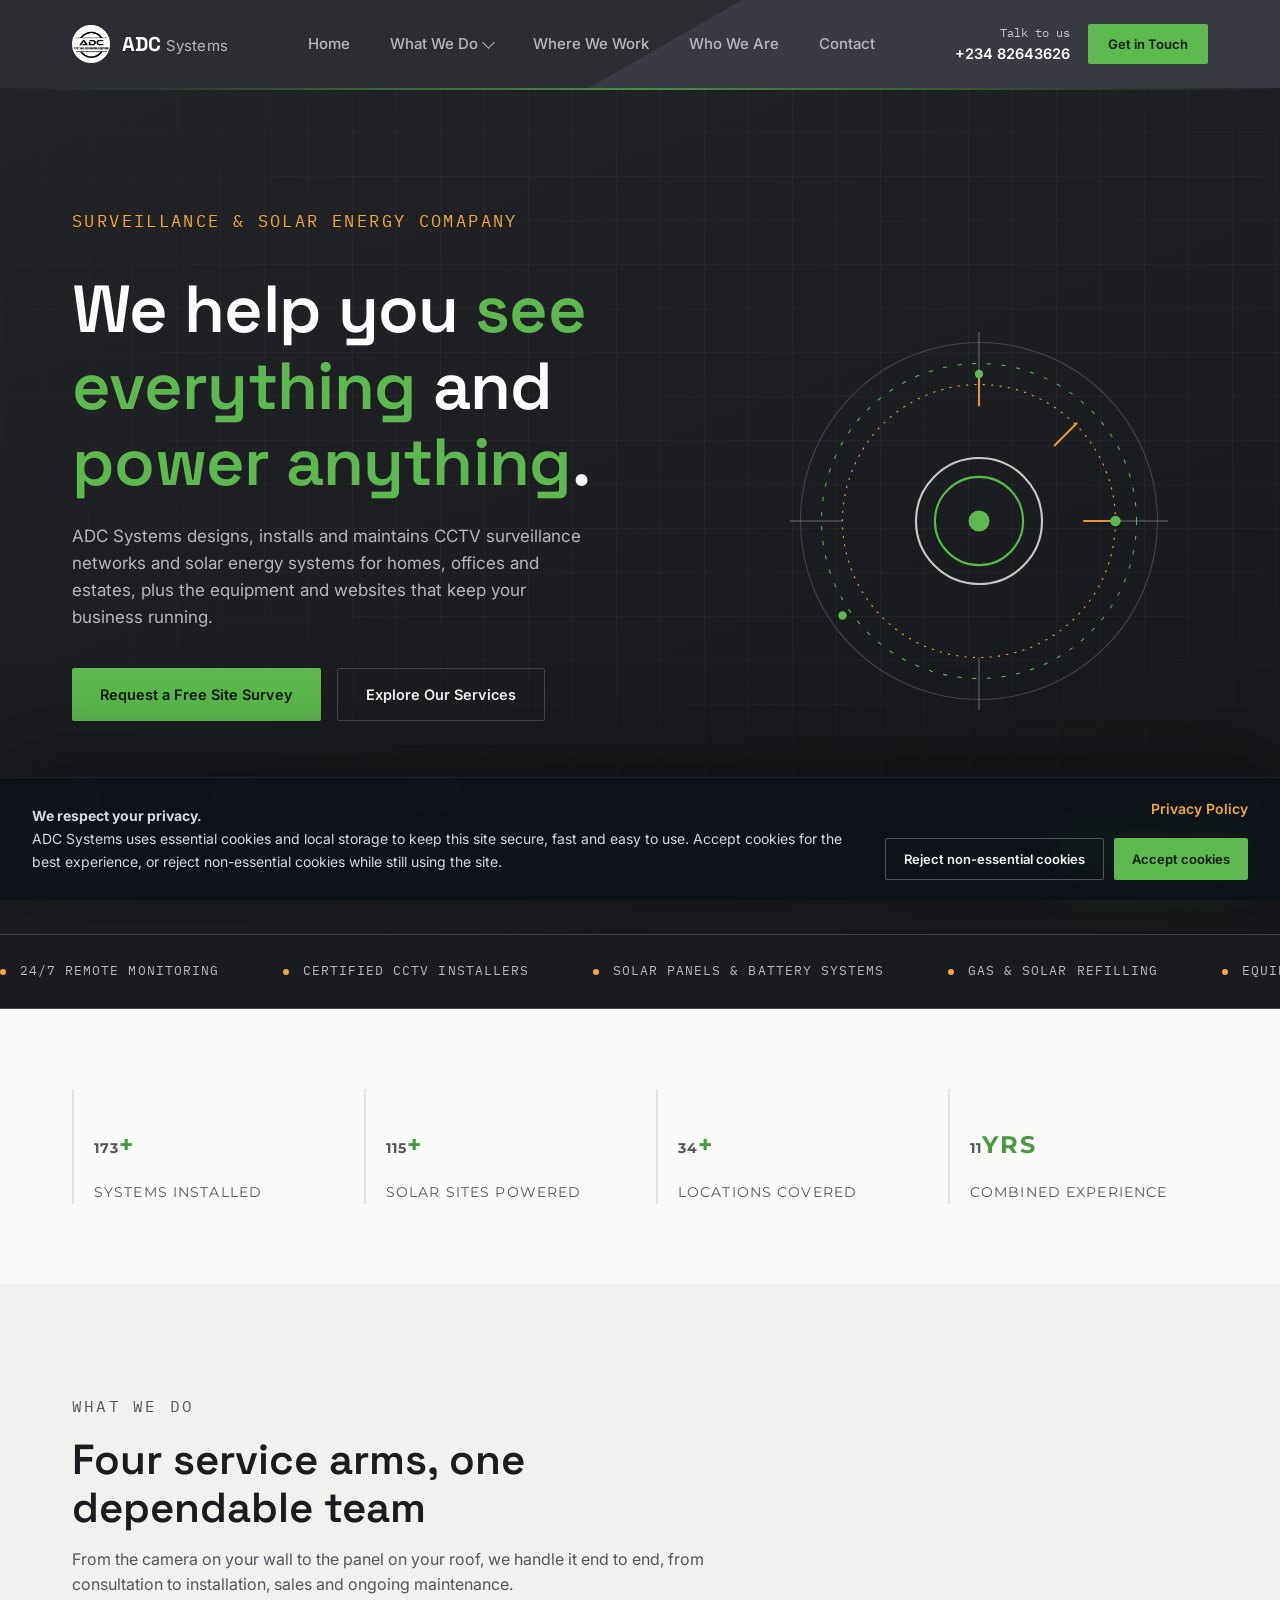
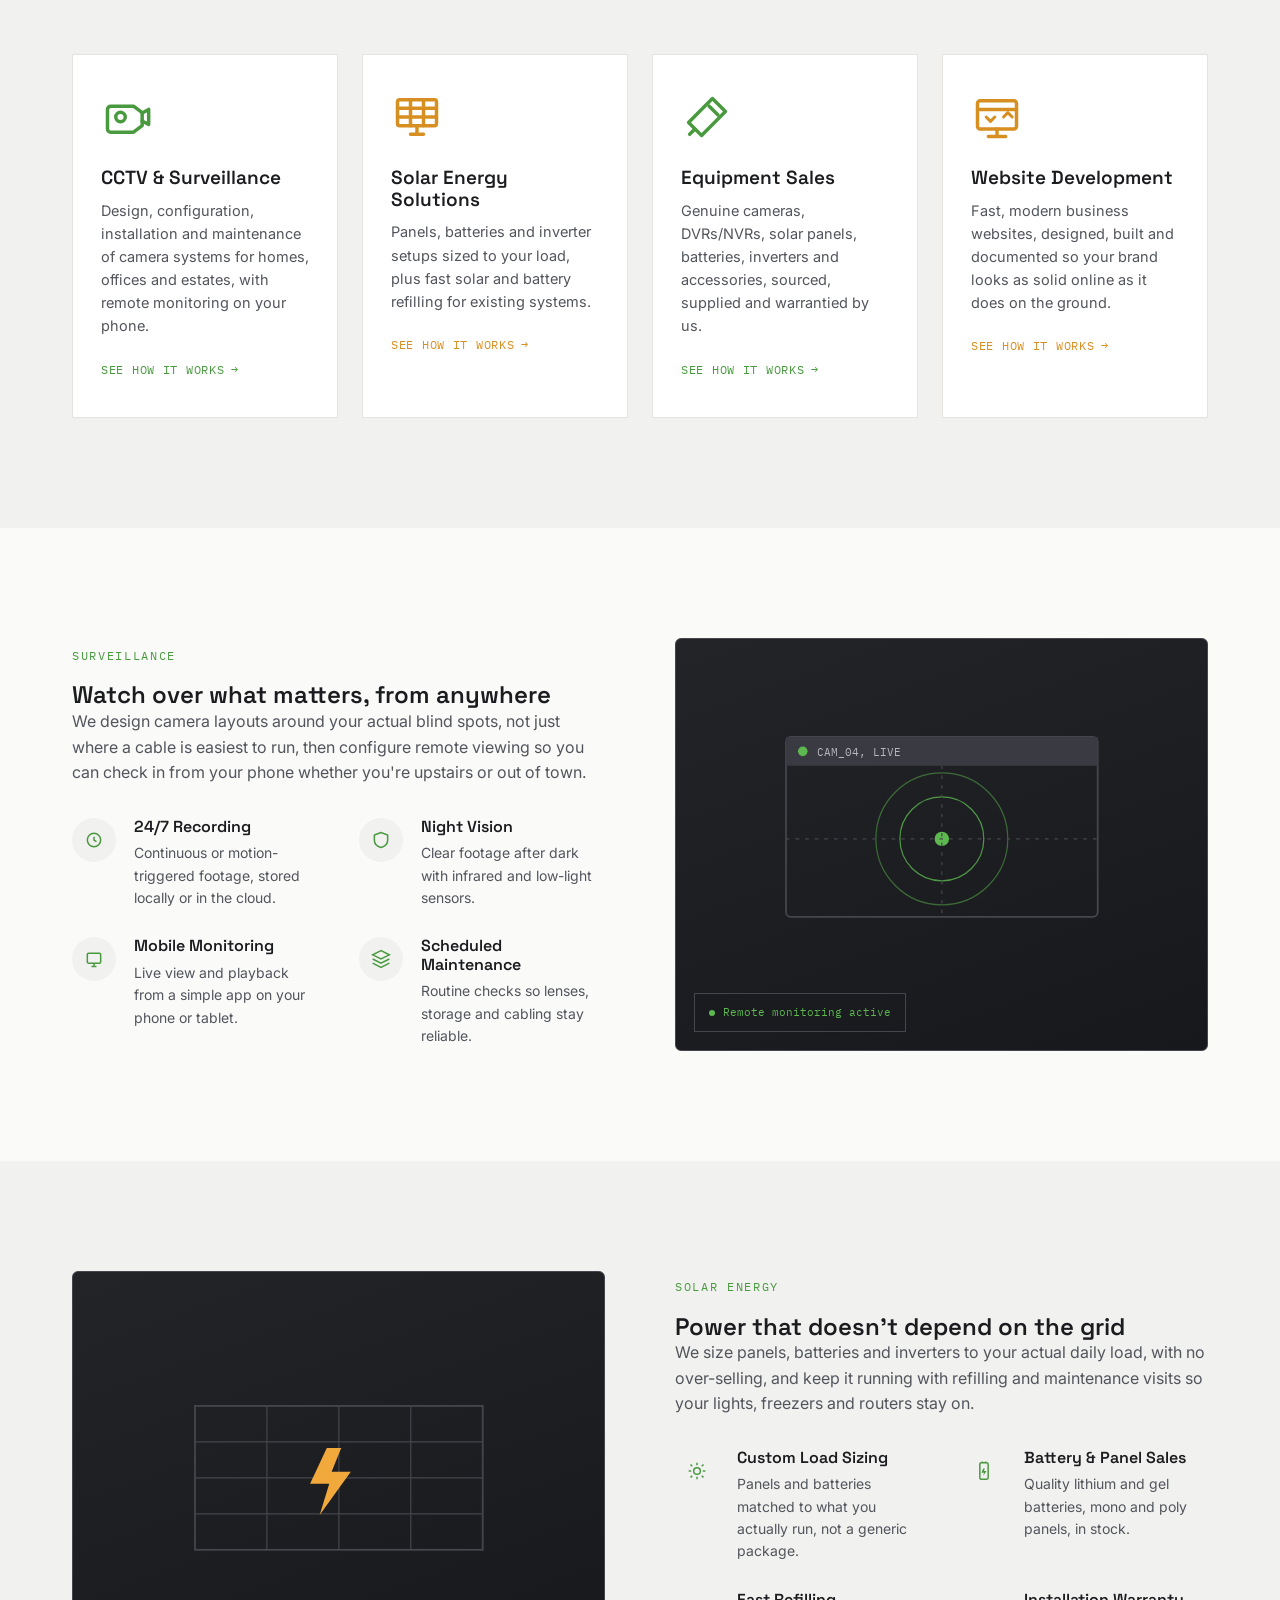
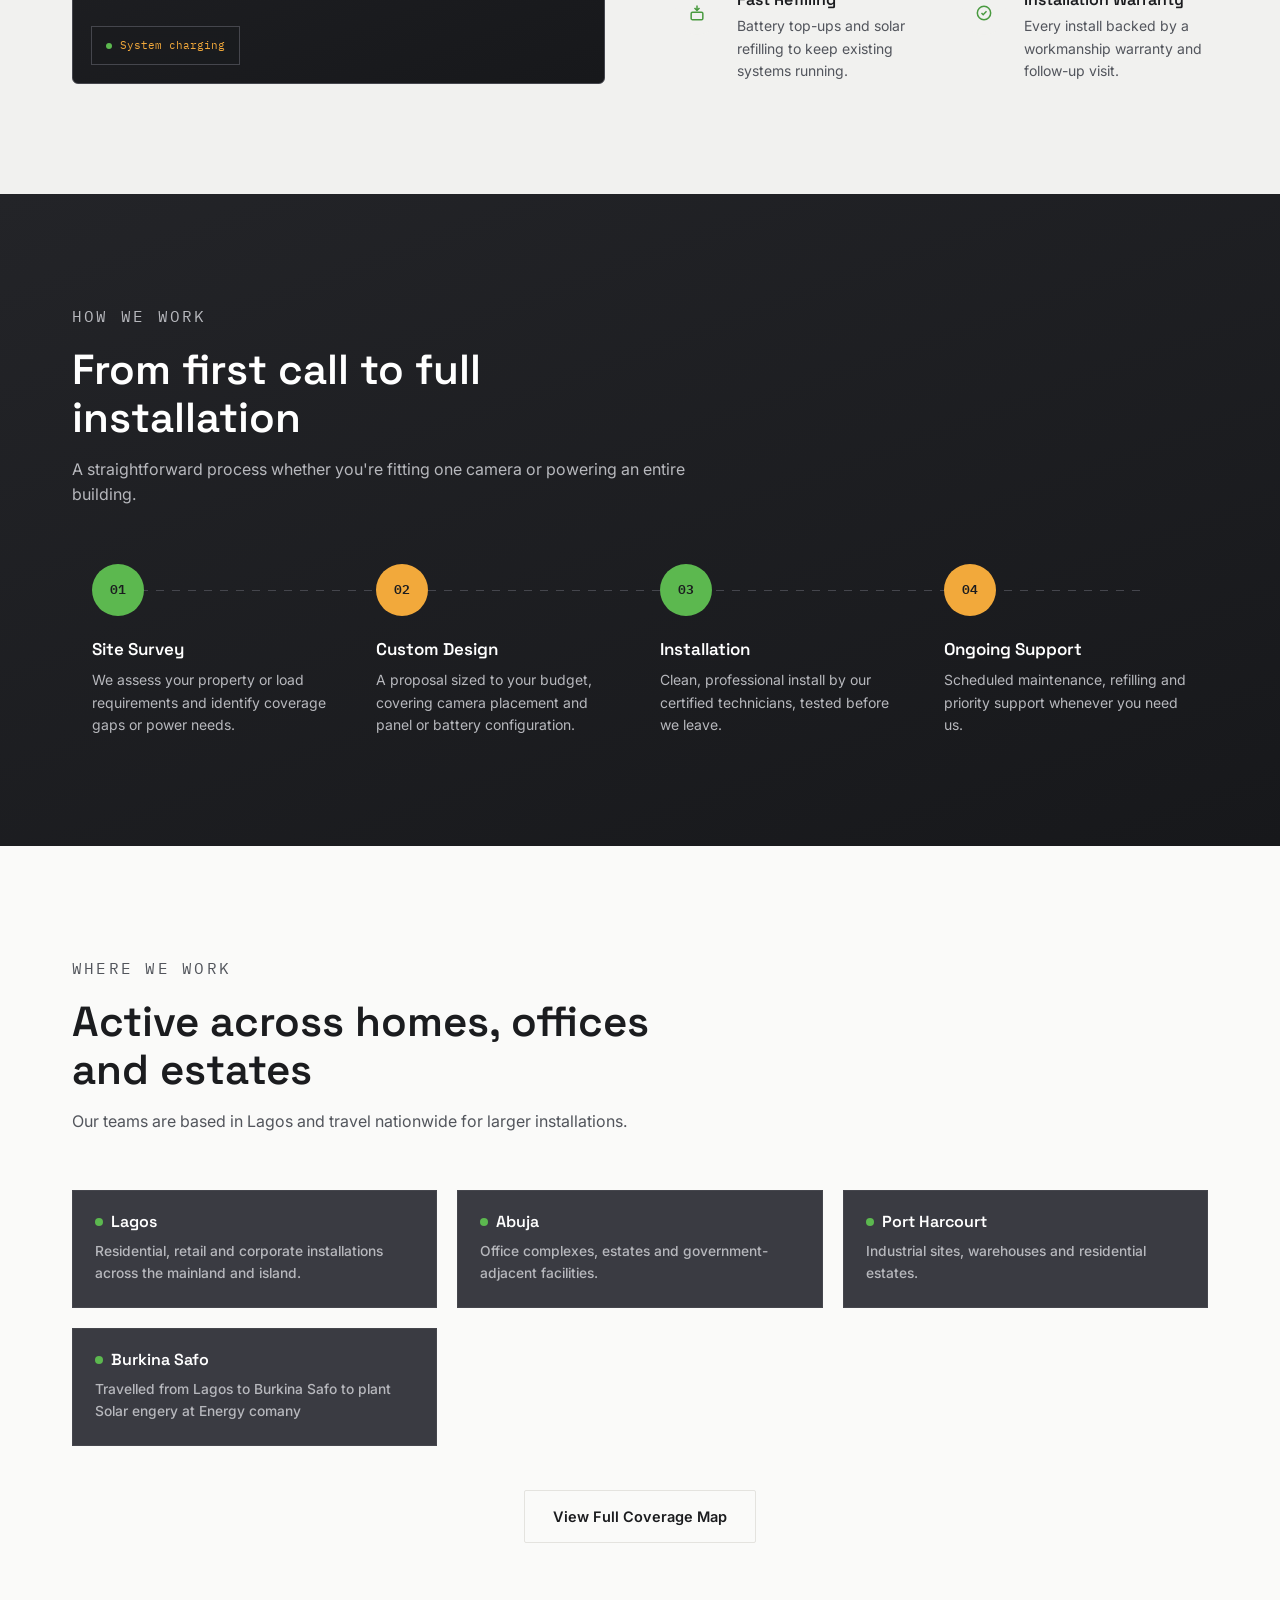
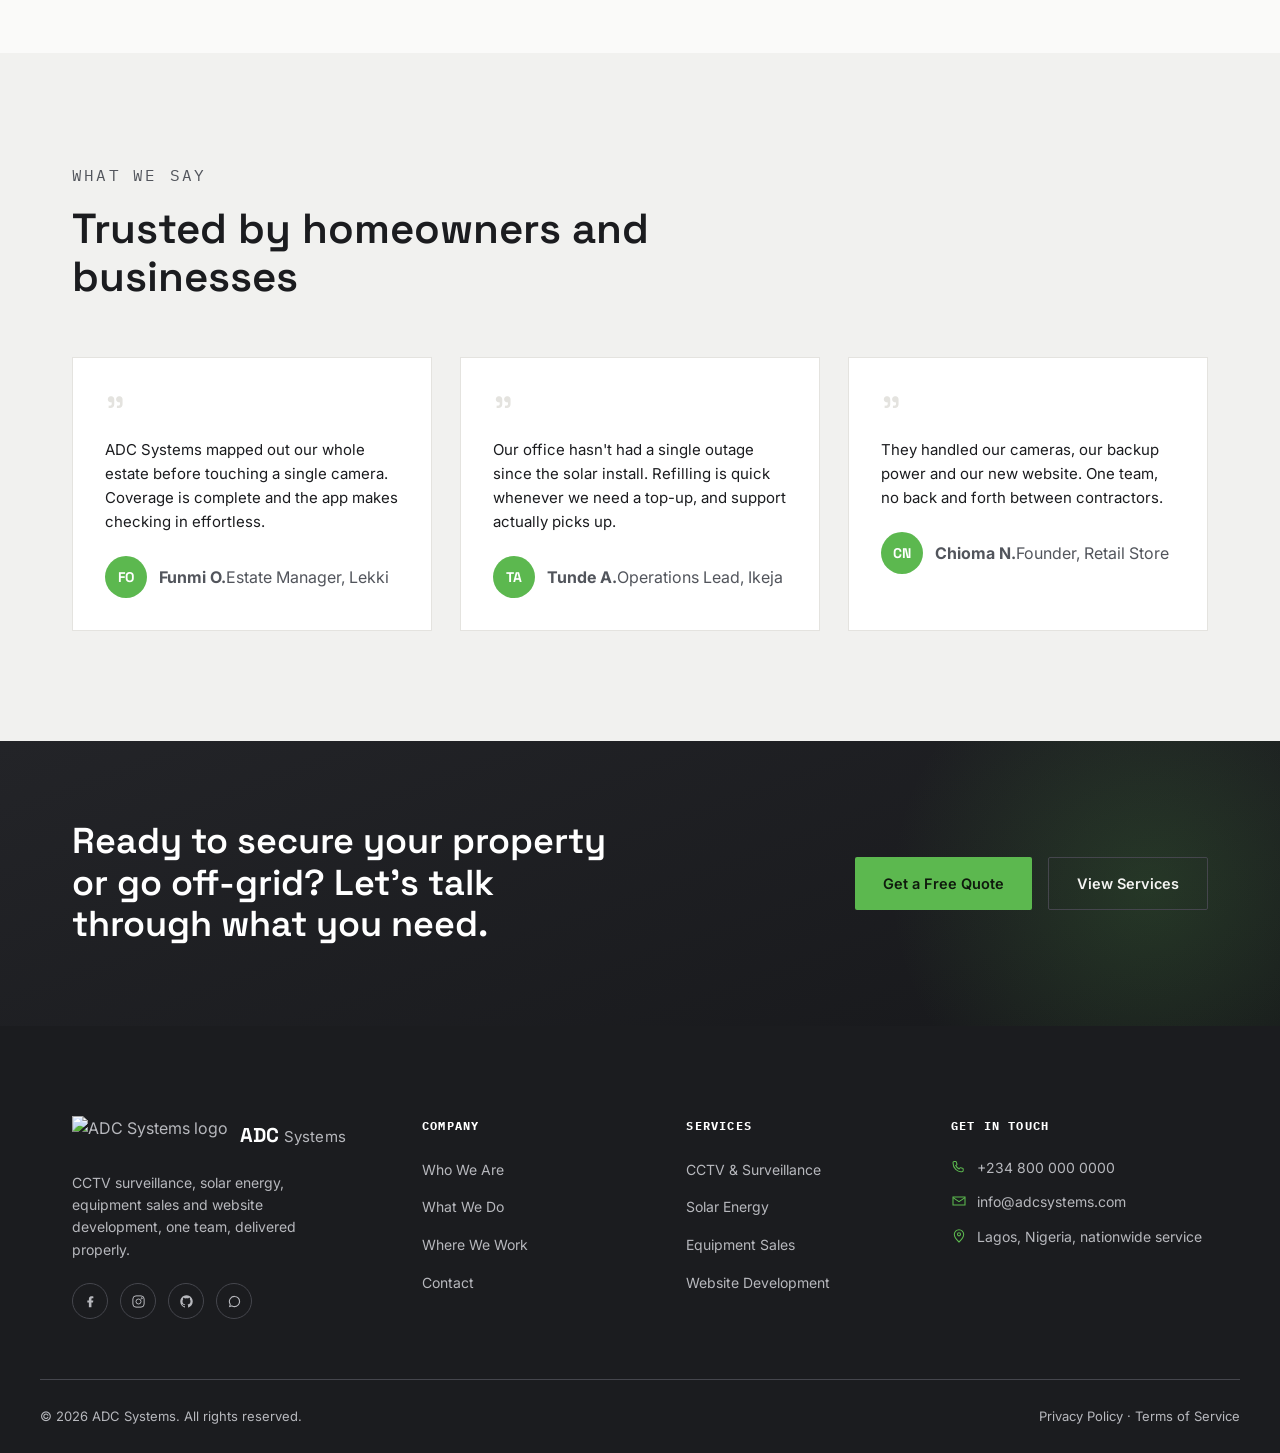
==== commit fe4f2316: "Updated to use correct logo path" ====
--- a/index.html
+++ b/index.html
@@ -10,15 +10,15 @@
 <meta property="og:type" content="website">
 <meta property="og:title" content="ADC Systems | CCTV Surveillance &amp; Solar Energy Solutions">
 <meta property="og:description" content="ADC Systems specializes in CCTV surveillance configuration, installation and maintenance, solar energy systems (panels, batteries, refilling), security equipment sales, and website development.">
-<meta property="og:image" content="assets/images/images/Mainlogo.png">
+<meta property="og:image" content="assets/images/Mainlogo.png">
 <meta property="og:image:alt" content="ADC Systems logo">
 <meta property="og:url" content="./index.html">
 <meta name="twitter:card" content="summary_large_image">
 <meta name="twitter:title" content="ADC Systems | CCTV Surveillance &amp; Solar Energy Solutions">
 <meta name="twitter:description" content="ADC Systems specializes in CCTV surveillance configuration, installation and maintenance, solar energy systems (panels, batteries, refilling), security equipment sales, and website development.">
-<meta name="twitter:image" content="assets/images/images/Mainlogo.png">
+<meta name="twitter:image" content="assets/images/Mainlogo.png">
 <link rel="canonical" href="./index.html">
-<link rel="icon" href="assets/images/images/Mainlogo.png">
+<link rel="icon" href="assets/images/Mainlogo.png">
 <link rel="preconnect" href="https://fonts.googleapis.com">
 <link rel="stylesheet" href="css/style.css">
 </head>
@@ -39,7 +39,7 @@
 <header class="site-header">
   <div class="header-inner">
     <a href="index.html" class="brand">
-      <img src="assets/images/images/Mainlogo.png" alt="ADC Systems logo">
+      <img src="assets/images/Mainlogo.png" alt="ADC Systems logo">
       <span class="brand-word">ADC<small>Systems</small></span>
     </a>
 
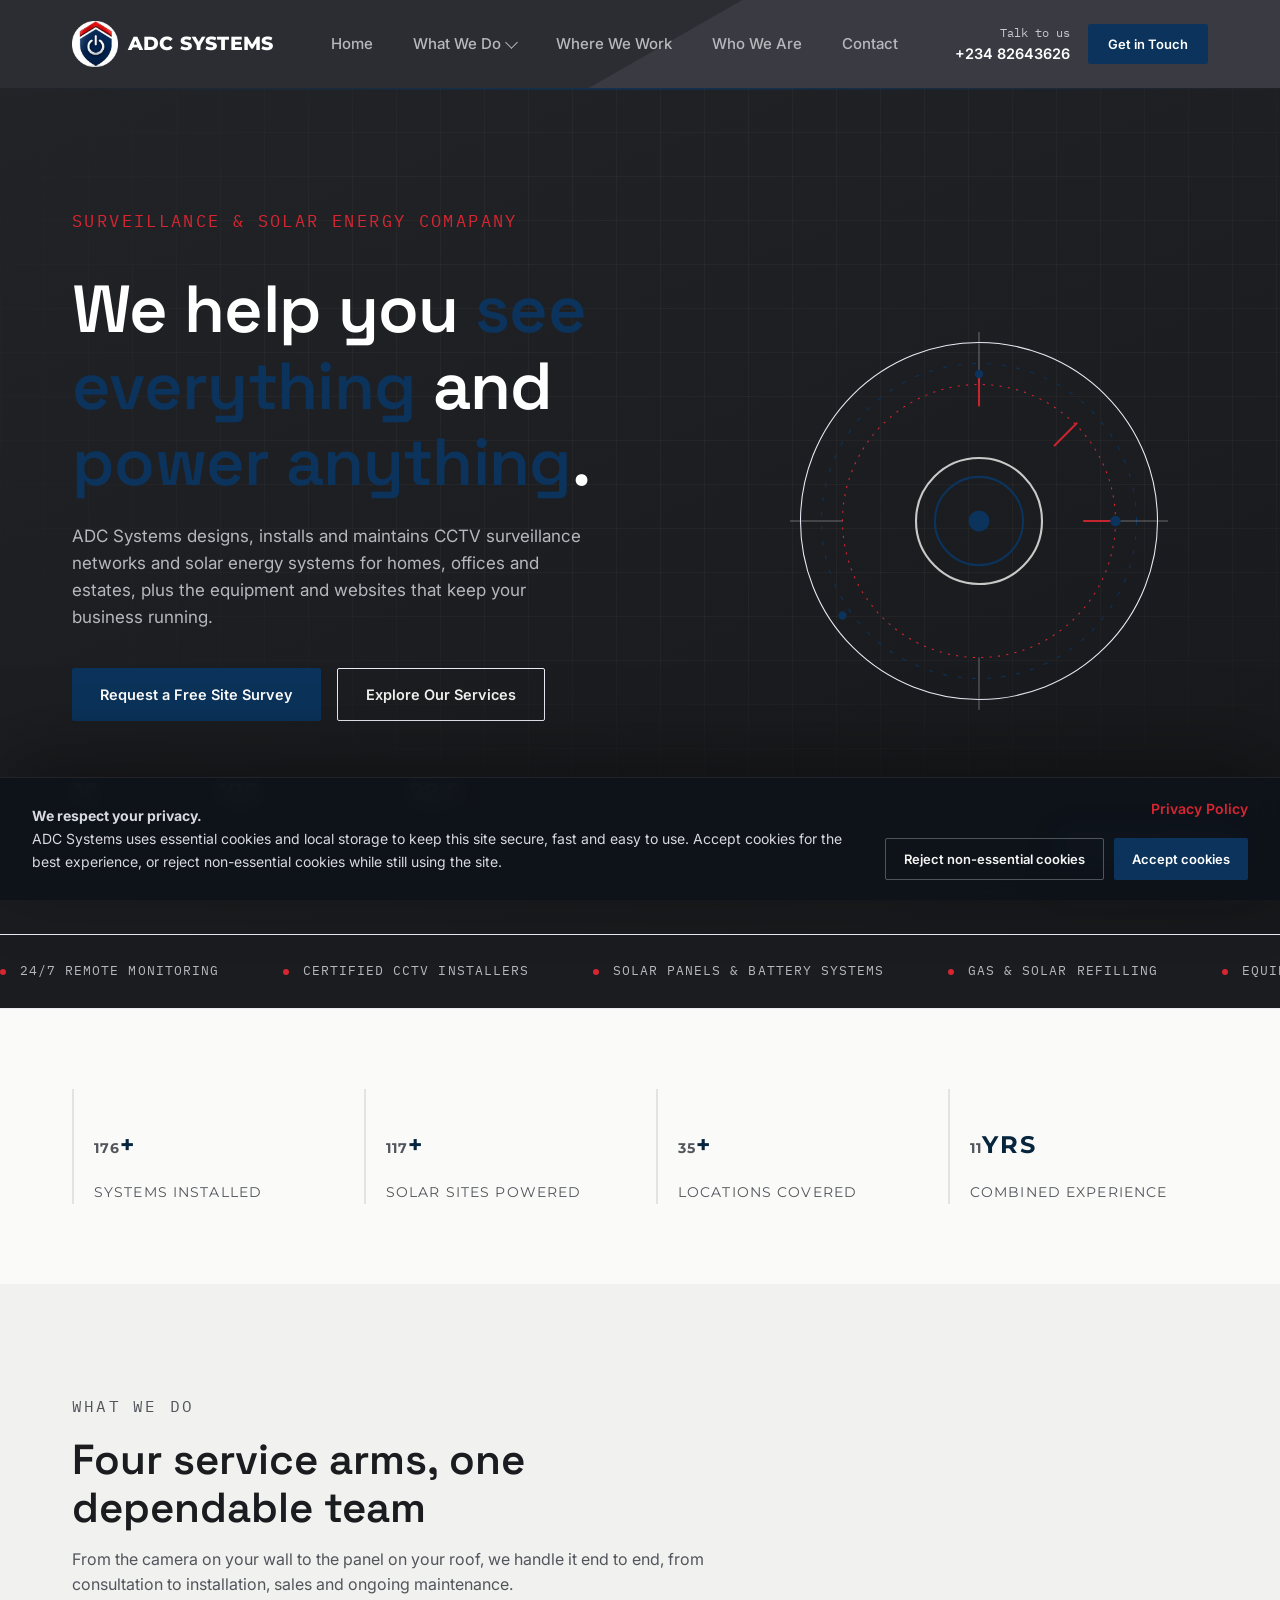
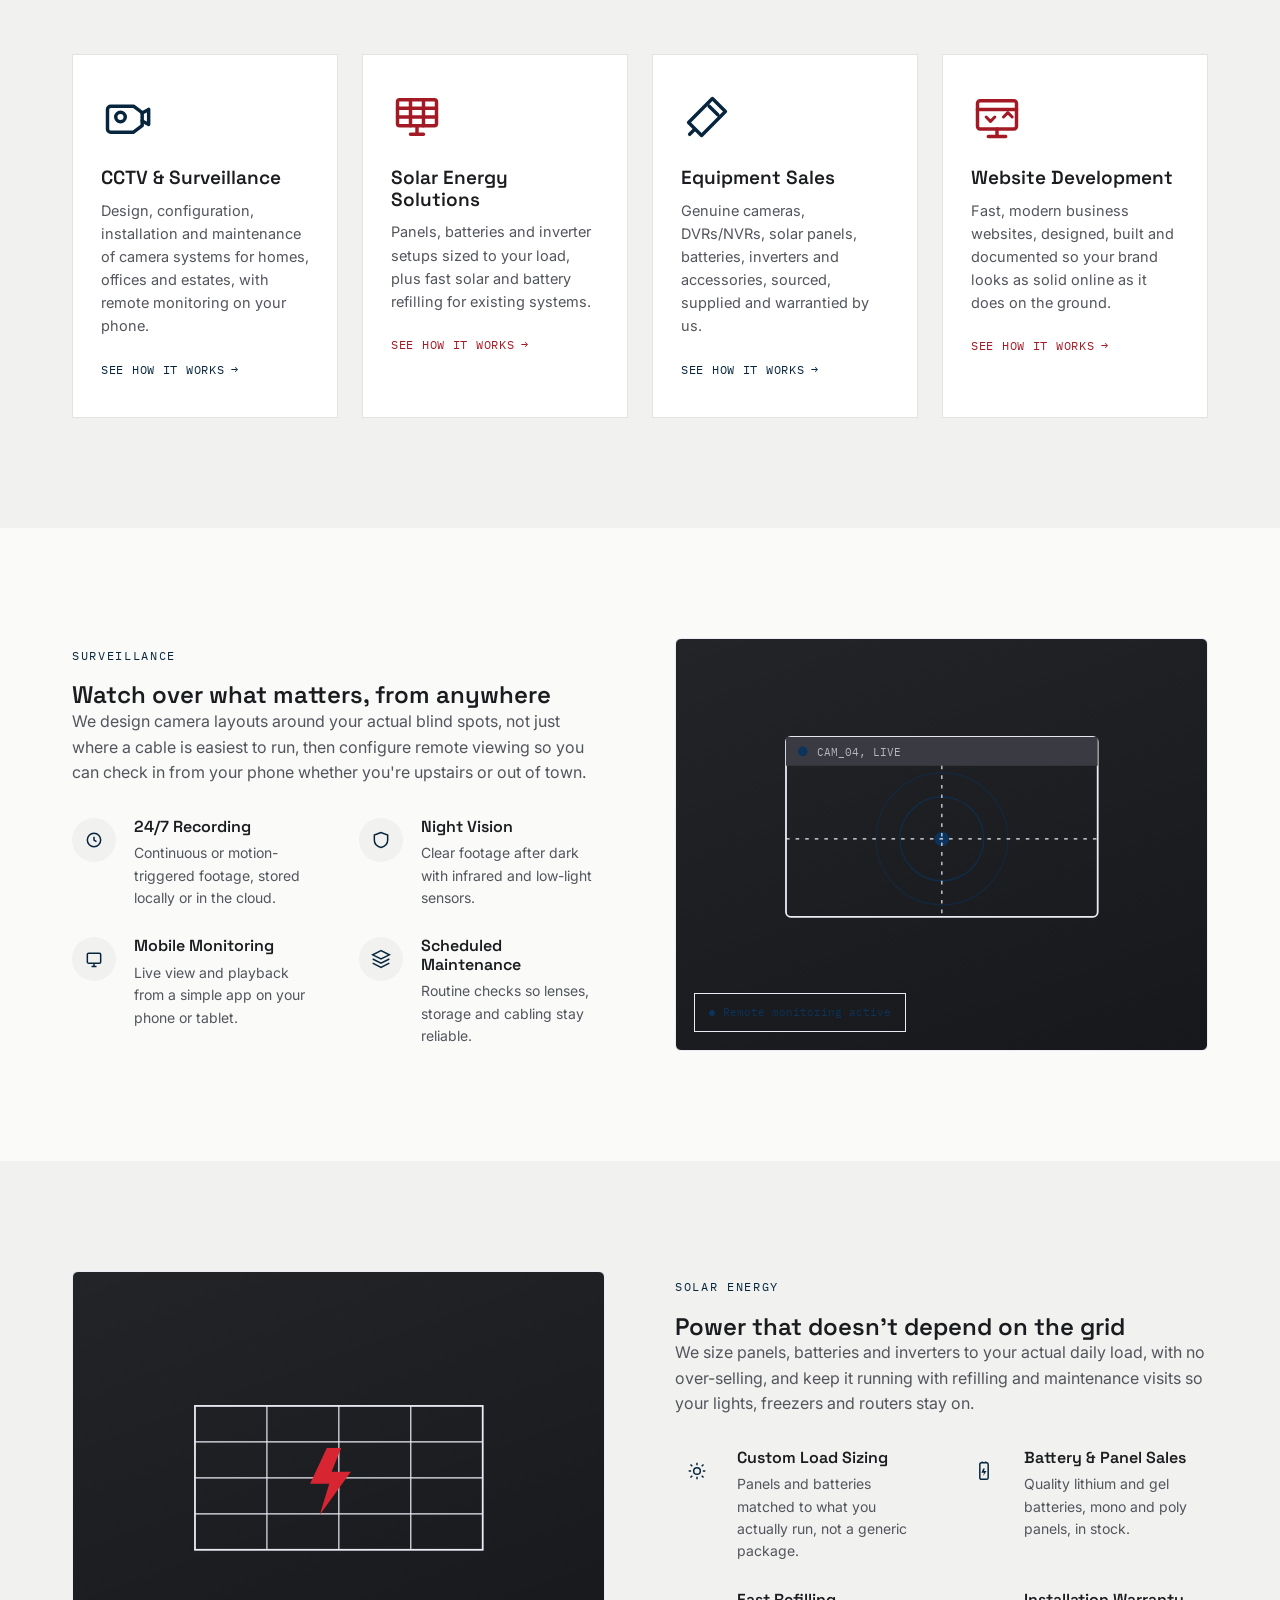
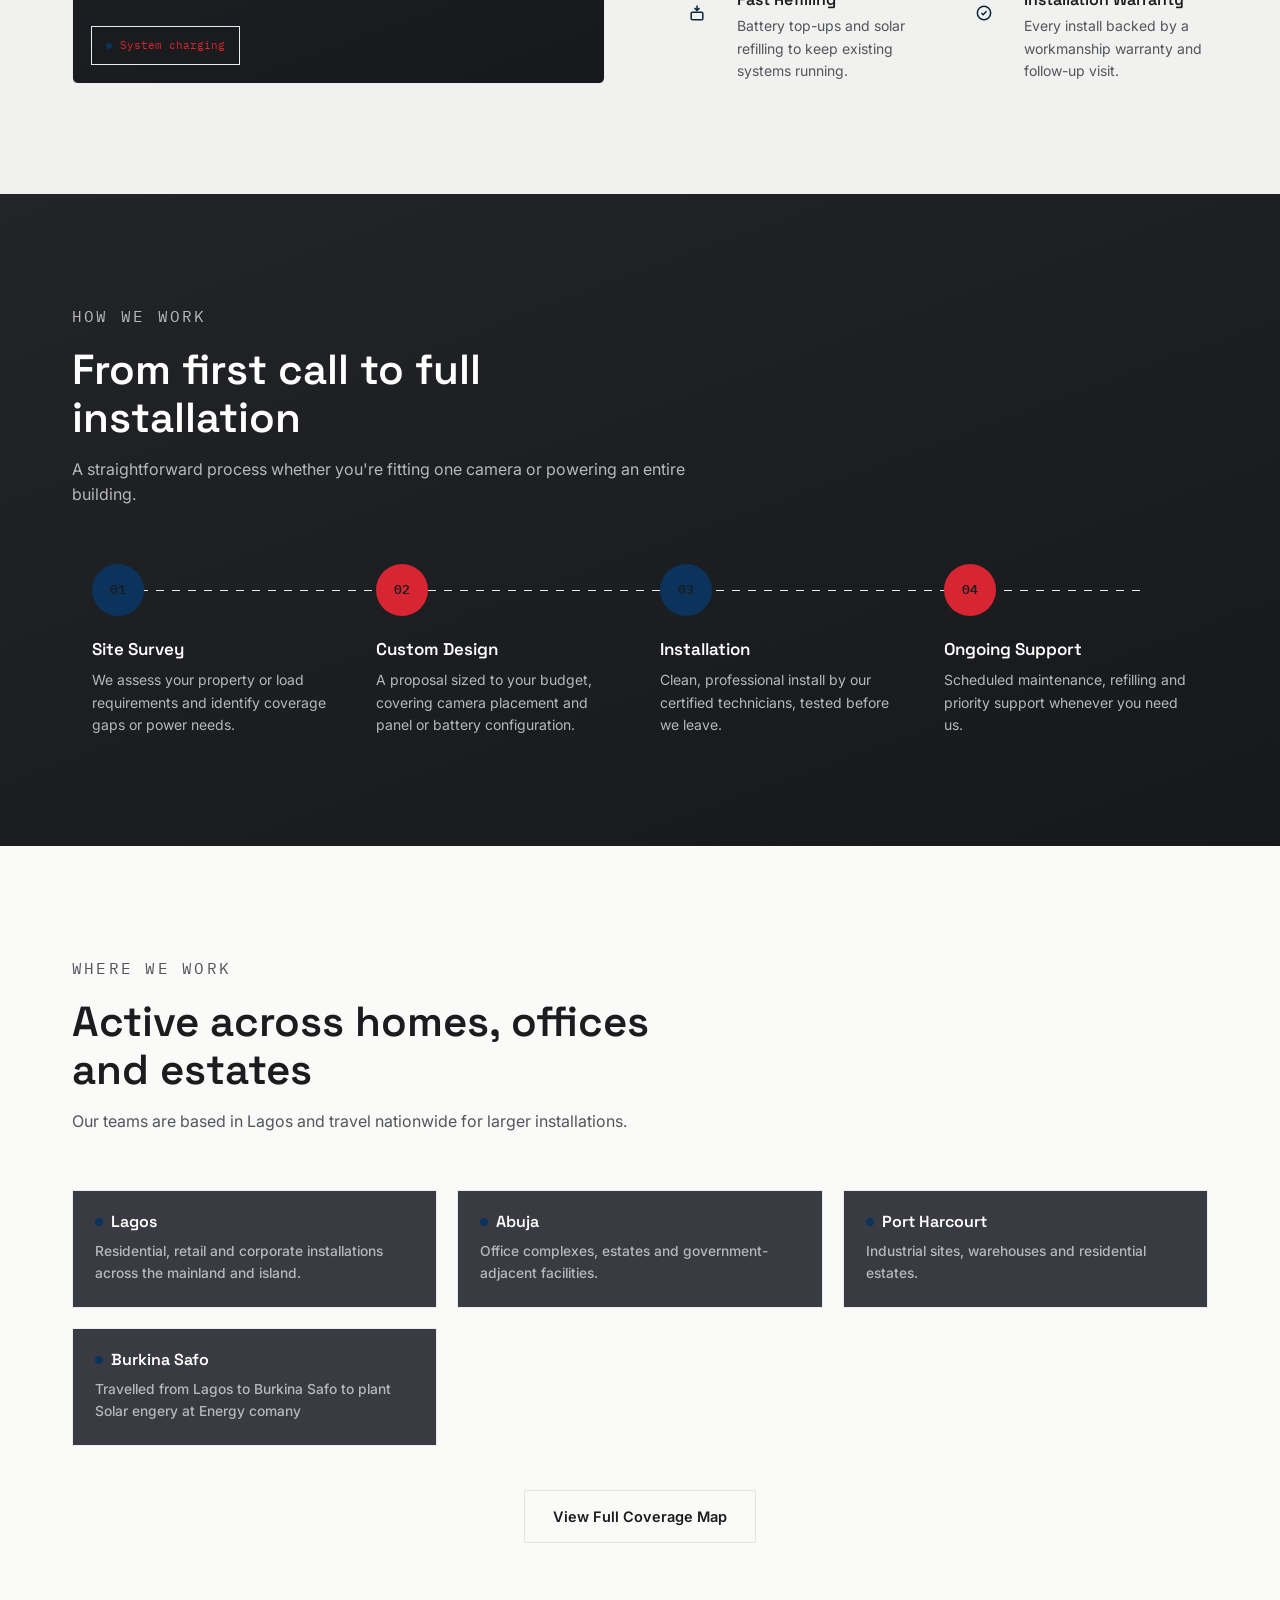
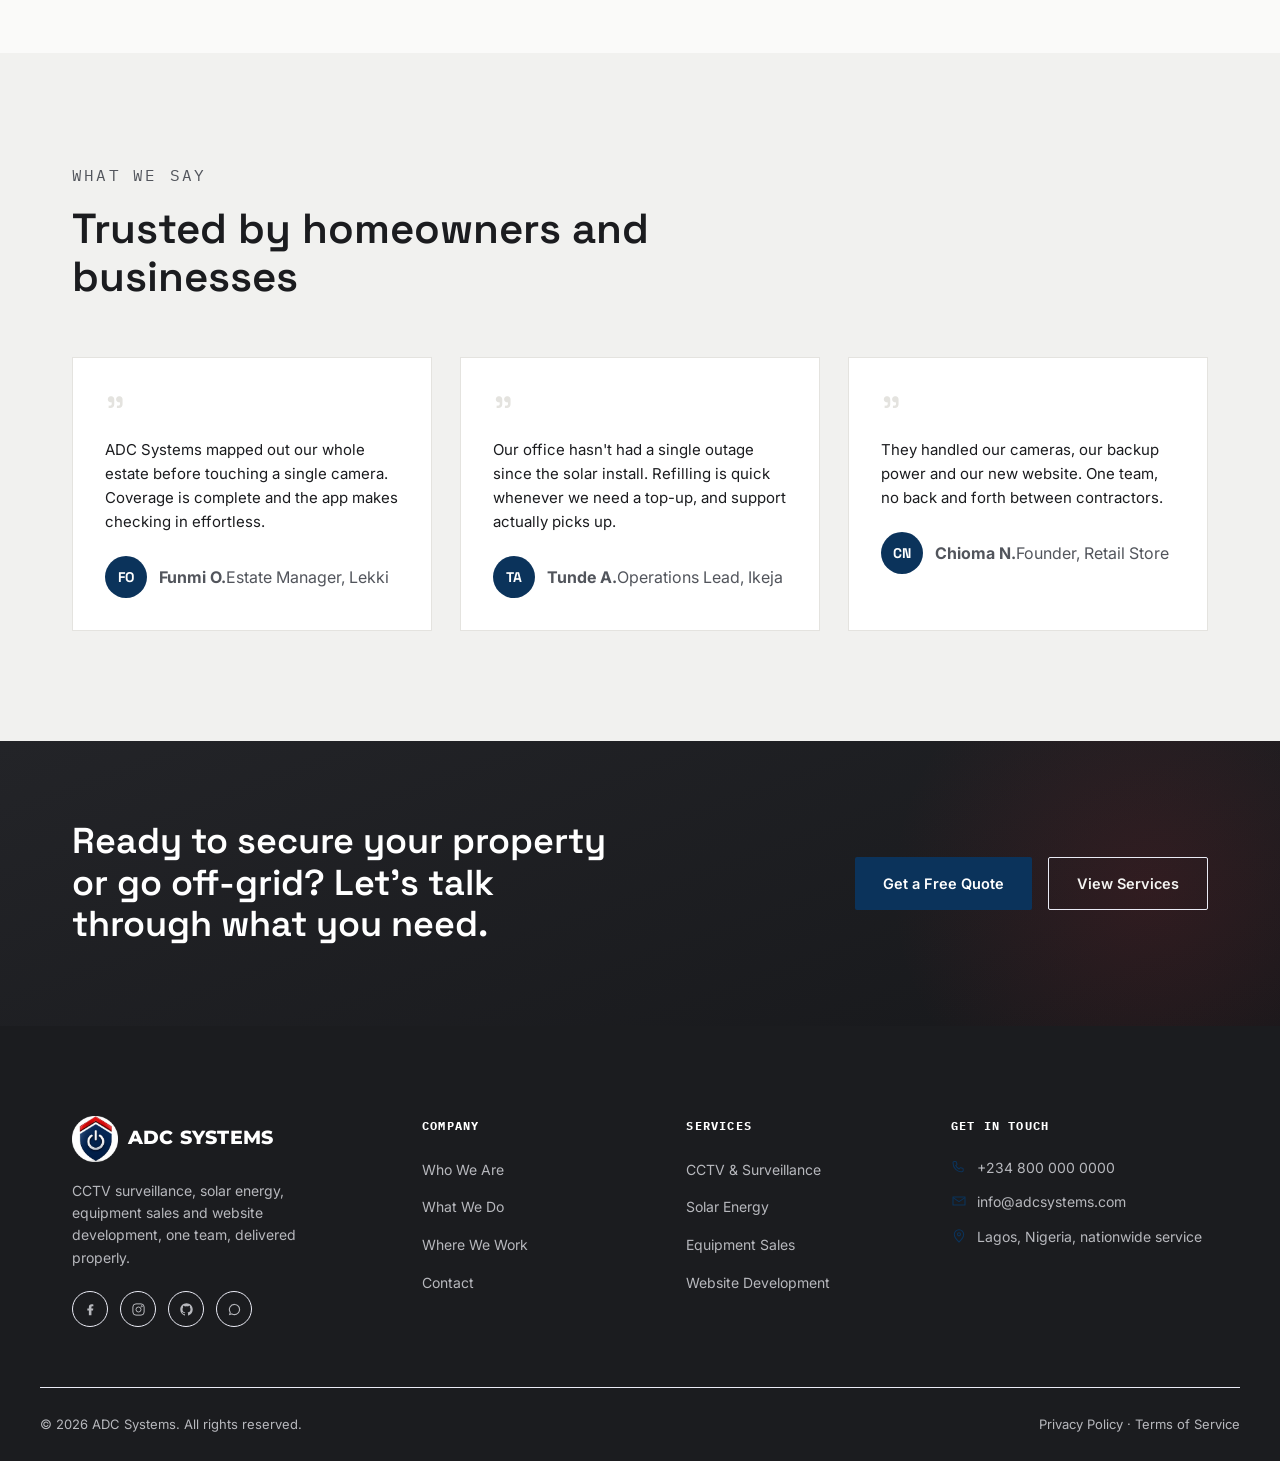
==== commit ab039e69: "Chnage the files" ====
--- a/index.html
+++ b/index.html
@@ -10,15 +10,15 @@
 <meta property="og:type" content="website">
 <meta property="og:title" content="ADC Systems | CCTV Surveillance &amp; Solar Energy Solutions">
 <meta property="og:description" content="ADC Systems specializes in CCTV surveillance configuration, installation and maintenance, solar energy systems (panels, batteries, refilling), security equipment sales, and website development.">
-<meta property="og:image" content="assets/images/Mainlogo.png">
+<meta property="og:image" content="assets/images/adclogo2.png">
 <meta property="og:image:alt" content="ADC Systems logo">
 <meta property="og:url" content="./index.html">
 <meta name="twitter:card" content="summary_large_image">
 <meta name="twitter:title" content="ADC Systems | CCTV Surveillance &amp; Solar Energy Solutions">
 <meta name="twitter:description" content="ADC Systems specializes in CCTV surveillance configuration, installation and maintenance, solar energy systems (panels, batteries, refilling), security equipment sales, and website development.">
-<meta name="twitter:image" content="assets/images/Mainlogo.png">
+<meta name="twitter:image" content="assets/images/adclogo2.png">
 <link rel="canonical" href="./index.html">
-<link rel="icon" href="assets/images/Mainlogo.png">
+<link rel="icon" href="assets/images/adc-icon.png">
 <link rel="preconnect" href="https://fonts.googleapis.com">
 <link rel="stylesheet" href="css/style.css">
 </head>
@@ -39,8 +39,8 @@
 <header class="site-header">
   <div class="header-inner">
     <a href="index.html" class="brand">
-      <img src="assets/images/Mainlogo.png" alt="ADC Systems logo">
-      <span class="brand-word">ADC<small>Systems</small></span>
+      <img src="assets/images/adc-icon.png" alt="ADC Systems logo">
+      <span class="brand-word">ADC Systems</span>
     </a>
 
     <nav class="main-nav" aria-label="Primary">
@@ -400,7 +400,7 @@
 <footer class="site-footer">
   <div class="container footer-grid">
     <div class="footer-brand">
-      <a href="index.html" class="brand"><img src="assets/images/images/Mainlogo.png" alt="ADC Systems logo"><span class="brand-word">ADC<small>Systems</small></span></a>
+      <a href="index.html" class="brand"><img src="assets/images/adc-icon.png" alt="ADC Systems logo"><span class="brand-word">ADC Systems</span></a>
       <p>CCTV surveillance, solar energy, equipment sales and website development, one team, delivered properly.</p>
       <div class="footer-social">
         <a href="#" aria-label="Facebook"><svg viewBox="0 0 24 24" fill="currentColor"><path d="M13.5 21v-7.5H16l.5-3.2h-3V8.2c0-.9.3-1.6 1.7-1.6H16.6V3.8C16.1 3.7 15 3.6 13.8 3.6c-2.6 0-4.4 1.6-4.4 4.5v2.2H6.9v3.2h2.5V21h4.1Z"/></svg></a>
--- a/css/style.css
+++ b/css/style.css
@@ -4,7 +4,7 @@
    ========================================================= */
 
 /* ---------- Fonts ---------- */
-@import url('https://fonts.googleapis.com/css2?family=Space+Grotesk:wght@400;500;600;700&family=Inter:wght@400;500;600;700&family=IBM+Plex+Mono:wght@400;500&family=Montserrat:wght@500;600;700&display=swap');
+@import url('https://fonts.googleapis.com/css2?family=Space+Grotesk:wght@400;500;600;700&family=Inter:wght@400;500;600;700&family=IBM+Plex+Mono:wght@400;500&family=Montserrat:wght@500;600;700;800&display=swap');
 
 /* ---------- Design tokens ---------- */
 :root{
@@ -15,7 +15,9 @@
   --paper:          #fafaf9;   /* main background */
   --paper-dim:      #f1f1ef;   /* alt section background */
   --line:           #e4e3df;   /* hairline borders on light */
-  --line-dark:      #45464d;   /* hairline borders on dark */
+  --line-dark:      #eaebf5;   /* hairline borders on dark */
+  --green:          #2e7d32;   /* success / accent green */
+   --green-light:   #e8f5e9;  /* soft green background for badges/alerts *
 
   /* Text */
   --text-body:      #52555c;
@@ -24,10 +26,15 @@
   --text-inverse-dim:#b7b8bd;
 
   /* Brand accents */
-  --lens:           #5cb84f;   /* lens/night-vision green — surveillance */
-  --lens-dark:      #499a3f;
-  --solar:          #f2a93b;   /* solar gold — energy */
-  --solar-dark:     #d88f22;
+  /* Brand accents (ADC logo: blue, red, white) */
+  --brand-blue:     #0b335b; /* deep navy from logo */
+  --brand-blue-dark:#07263e;
+  --brand-red:      #d72631; /* logo red */
+  --brand-red-dark: #a31a24;
+  --lens:           var(--brand-blue);
+  --lens-dark:      var(--brand-blue-dark);
+  --solar:          var(--brand-red);
+  --solar-dark:     var(--brand-red-dark);
 
   /* Gradients */
   --grad-scan: linear-gradient(90deg, var(--lens) 0%, var(--solar) 100%);
@@ -158,10 +165,10 @@
   max-width:var(--container); margin:0 auto; padding:0 32px;
   height:100%; display:flex; align-items:center; justify-content:space-between;
 }
-.brand{ display:flex; align-items:center; gap:12px; z-index:2; }
-.brand img{ height:38px; width:auto; }
-.brand-word{ font-family:var(--font-display); font-weight:700; font-size:20px; color:#fff; letter-spacing:.01em; }
-.brand-word small{ font-family:var(--font-body); font-weight:400; color:var(--text-inverse-dim); font-size:15px; margin-left:4px; }
+.brand{ display:flex; align-items:center; gap:10px; z-index:2; }
+.brand img{ height:46px; width:auto; }
+.brand-word{ font-family:var(--font-nav); font-weight:800; font-size:19px; text-transform:uppercase; color:#fff; letter-spacing:.01em; line-height:1.1; }
+.brand-word small{ font-family:var(--font-nav); font-weight:800; text-transform:uppercase; color:var(--text-inverse-dim); font-size:12px; letter-spacing:.06em; display:block; margin-left:0; }
 
 .main-nav{ display:flex; align-items:center; gap:6px; }
 .main-nav > ul{ display:flex; align-items:center; gap:4px; }
@@ -220,10 +227,10 @@
   border-radius:2px; transition:transform var(--fast) var(--ease), box-shadow var(--fast) var(--ease), background var(--fast) var(--ease), color var(--fast) var(--ease);
   white-space:nowrap;
 }
-.btn-primary{ background:var(--lens); color:#0f1a0d; }
-.btn-primary:hover{ background:var(--lens-dark); transform:translateY(-2px); box-shadow:0 10px 24px rgba(92,184,79,.3); }
-.btn-solar{ background:var(--solar); color:#2b1c02; }
-.btn-solar:hover{ background:var(--solar-dark); transform:translateY(-2px); box-shadow:0 10px 24px rgba(242,169,59,.3); }
+  .btn-primary{ background:var(--lens); color:#fff; }
+  .btn-primary:hover{ background:var(--lens-dark); transform:translateY(-2px); box-shadow:0 10px 24px rgba(11,51,91,.25); }
+  .btn-solar{ background:var(--solar); color:#fff; }
+  .btn-solar:hover{ background:var(--solar-dark); transform:translateY(-2px); box-shadow:0 10px 24px rgba(215,38,49,.25); }
 .btn-outline{ border:1.5px solid var(--line-dark); color:var(--text-inverse); }
 .btn-outline:hover{ border-color:var(--lens); color:var(--lens); transform:translateY(-2px); }
 .btn-outline.on-light{ border-color:var(--line); color:var(--text-strong); }
@@ -452,8 +459,7 @@
 }
 .gallery-item:hover img{ transform:scale(1.06); }
 
-/* Placeholder state: shown automatically until a real photo is dropped
-   into assets/images/projects/ with the matching filename (see README). */
+/*Placeholder */
 .gallery-placeholder{
   display:none; position:absolute; inset:0; flex-direction:column; align-items:center; justify-content:center;
   gap:10px; background:var(--grad-dark); color:var(--text-inverse-dim); text-align:center; padding:16px;
@@ -475,7 +481,7 @@
   align-self:flex-start; font-family:var(--font-mono); font-size:10.5px; text-transform:uppercase;
   letter-spacing:.06em; background:var(--lens); color:#0f1a0d; padding:4px 10px; border-radius:20px; margin-bottom:10px;
 }
-.gallery-overlay.solar .tag-pill{ background:var(--solar); color:#2b1c02; }
+.gallery-overlay.solar .tag-pill{ background:var(--solar); color:#fff; }
 .gallery-overlay h4{ color:#fff; font-size:15px; }
 .gallery-overlay p{ color:var(--text-inverse-dim); font-size:12.5px; margin-top:2px; }
 .gallery-item .zoom-icon{
@@ -516,9 +522,9 @@
 .cta-banner{
   position:relative; background:var(--grad-dark); padding:80px 0; overflow:hidden; color:#fff;
 }
-.cta-banner::after{
+  .cta-banner::after{
   content:''; position:absolute; right:-10%; top:-40%; width:520px; height:520px;
-  background:radial-gradient(circle, rgba(92,184,79,.18), transparent 70%);
+  background:radial-gradient(circle, rgba(215,38,49,.12), transparent 70%);
 }
 .cta-banner-inner{ position:relative; z-index:2; display:flex; align-items:center; justify-content:space-between; gap:40px; flex-wrap:wrap; }
 .cta-banner h2{ font-size:clamp(24px,3vw,36px); max-width:560px; color:#fff; }
@@ -548,9 +554,9 @@
 .fab{
   position:fixed; right:28px; bottom:28px; z-index:900;
   display:flex; align-items:center; gap:10px;
-  background:var(--lens); color:#0f1a0d; padding:16px 22px;
+  background:var(--lens); color:#fff; padding:16px 22px;
   border-radius:40px; font-weight:600; font-size:14px;
-  box-shadow:0 14px 30px rgba(92,184,79,.35);
+  box-shadow:0 14px 30px rgba(11,51,91,.25);
   transition:transform var(--fast) var(--ease), box-shadow var(--fast) var(--ease), background var(--fast);
 }
 .fab:hover{ transform:translateY(-3px) scale(1.02); background:var(--lens-dark); }
@@ -589,7 +595,7 @@
 .package-grid{ display:grid; grid-template-columns:repeat(3,1fr); gap:24px; }
 .package-card{ border:1px solid var(--line); padding:34px 28px; background:#fff; position:relative; }
 .package-card.featured{ border-color:var(--ink); box-shadow:0 20px 40px rgba(0,0,0,.08); }
-.package-card .flag{ position:absolute; top:0; right:0; background:var(--solar); color:#2b1c02; font-family:var(--font-mono); font-size:11px; padding:6px 12px; letter-spacing:.05em; }
+.package-card .flag{ position:absolute; top:0; right:0; background:var(--solar); color:#fff; font-family:var(--font-mono); font-size:11px; padding:6px 12px; letter-spacing:.05em; }
 .package-card h3{ font-size:20px; margin-bottom:6px; }
 .package-card .price{ font-family:var(--font-display); font-size:15px; color:var(--lens-dark); margin-bottom:20px; }
 .package-card ul{ margin-bottom:28px; }
@@ -602,7 +608,7 @@
 .timeline::before{ content:''; position:absolute; left:5px; top:6px; bottom:6px; width:1px; background:var(--line-dark); }
 .timeline-item{ position:relative; padding-bottom:44px; }
 .timeline-item:last-child{ padding-bottom:0; }
-.timeline-item::before{ content:''; position:absolute; left:-32px; top:4px; width:11px; height:11px; border-radius:50%; background:var(--lens); box-shadow:0 0 0 4px rgba(92,184,79,.15); }
+.timeline-item::before{ content:''; position:absolute; left:-32px; top:4px; width:11px; height:11px; border-radius:50%; background:var(--lens); box-shadow:0 0 0 4px rgba(6, 194, 40, 0.12); }
 .timeline-item .yr{ font-family:var(--font-mono); font-size:12px; color:var(--solar-dark); margin-bottom:6px; display:block; }
 .timeline-item h4{ font-size:17px; margin-bottom:8px; color:#fff; }
 .timeline-item p{ font-size:14px; }
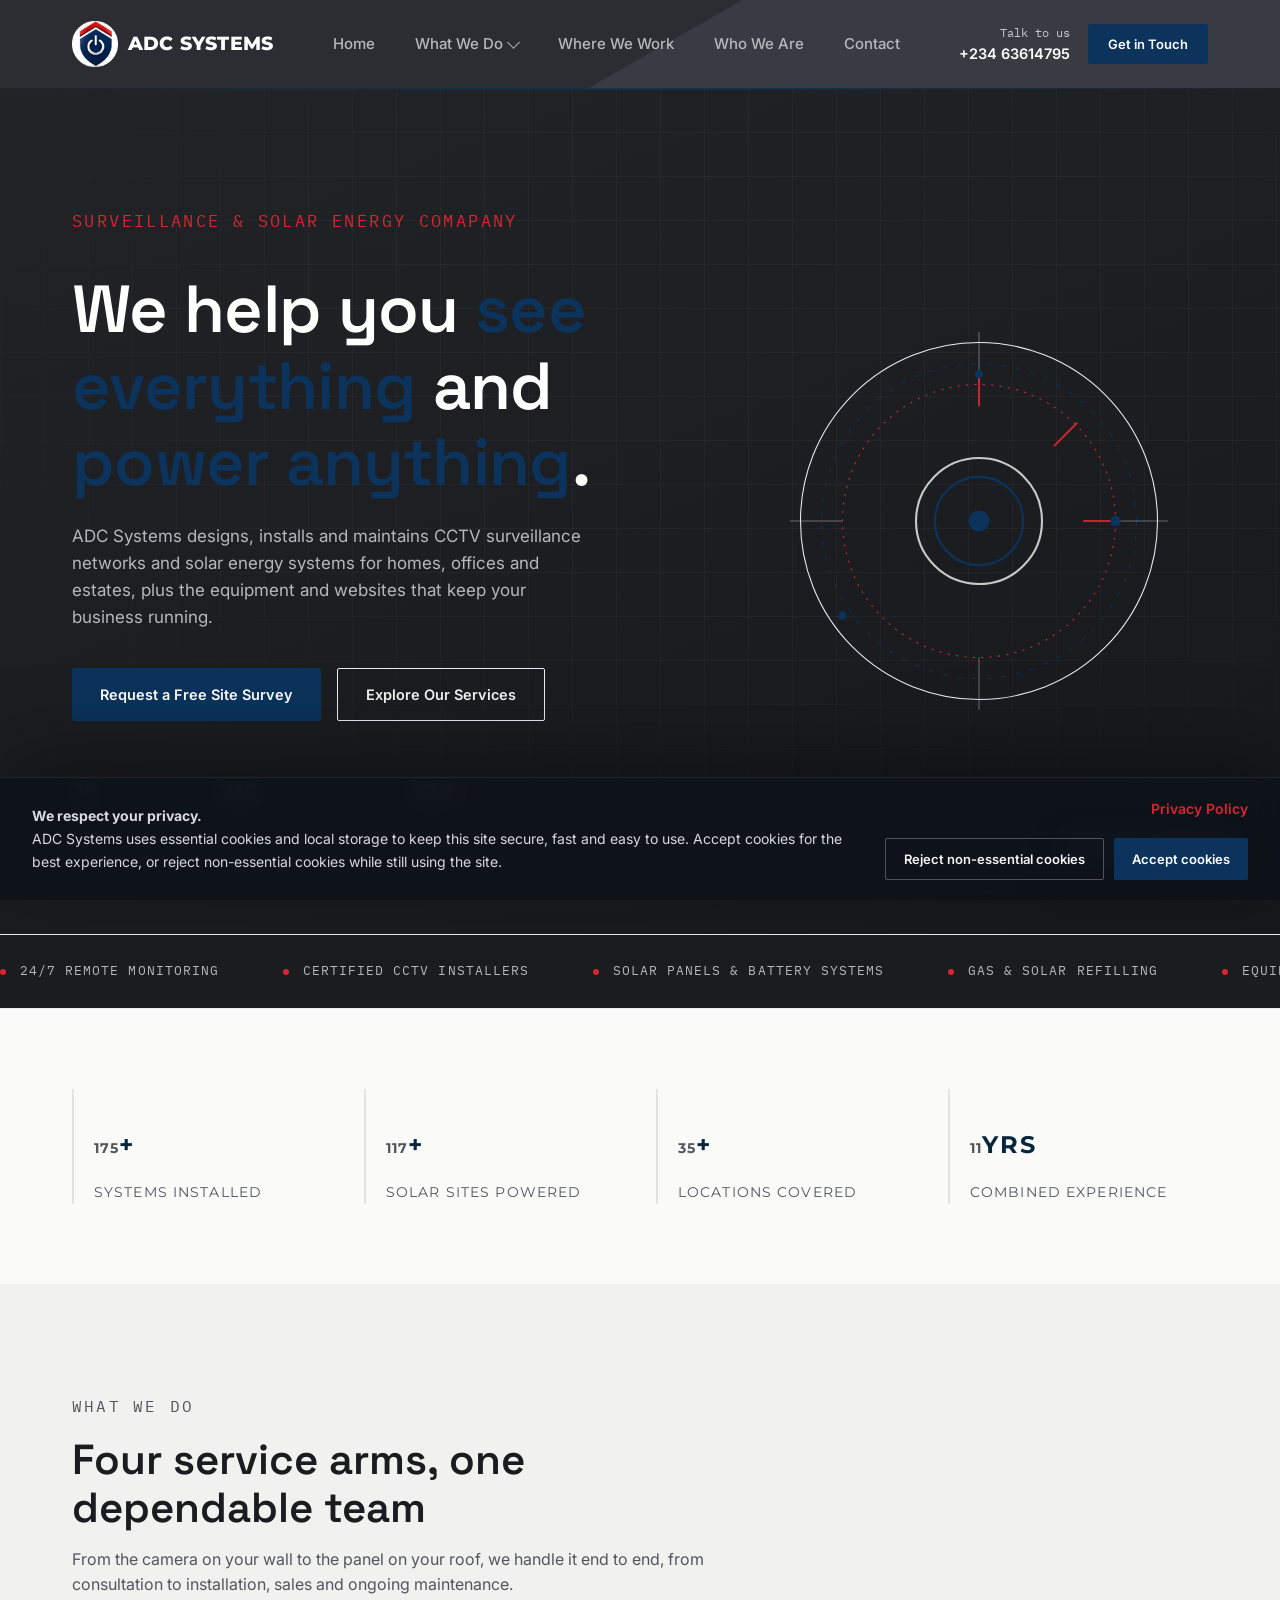
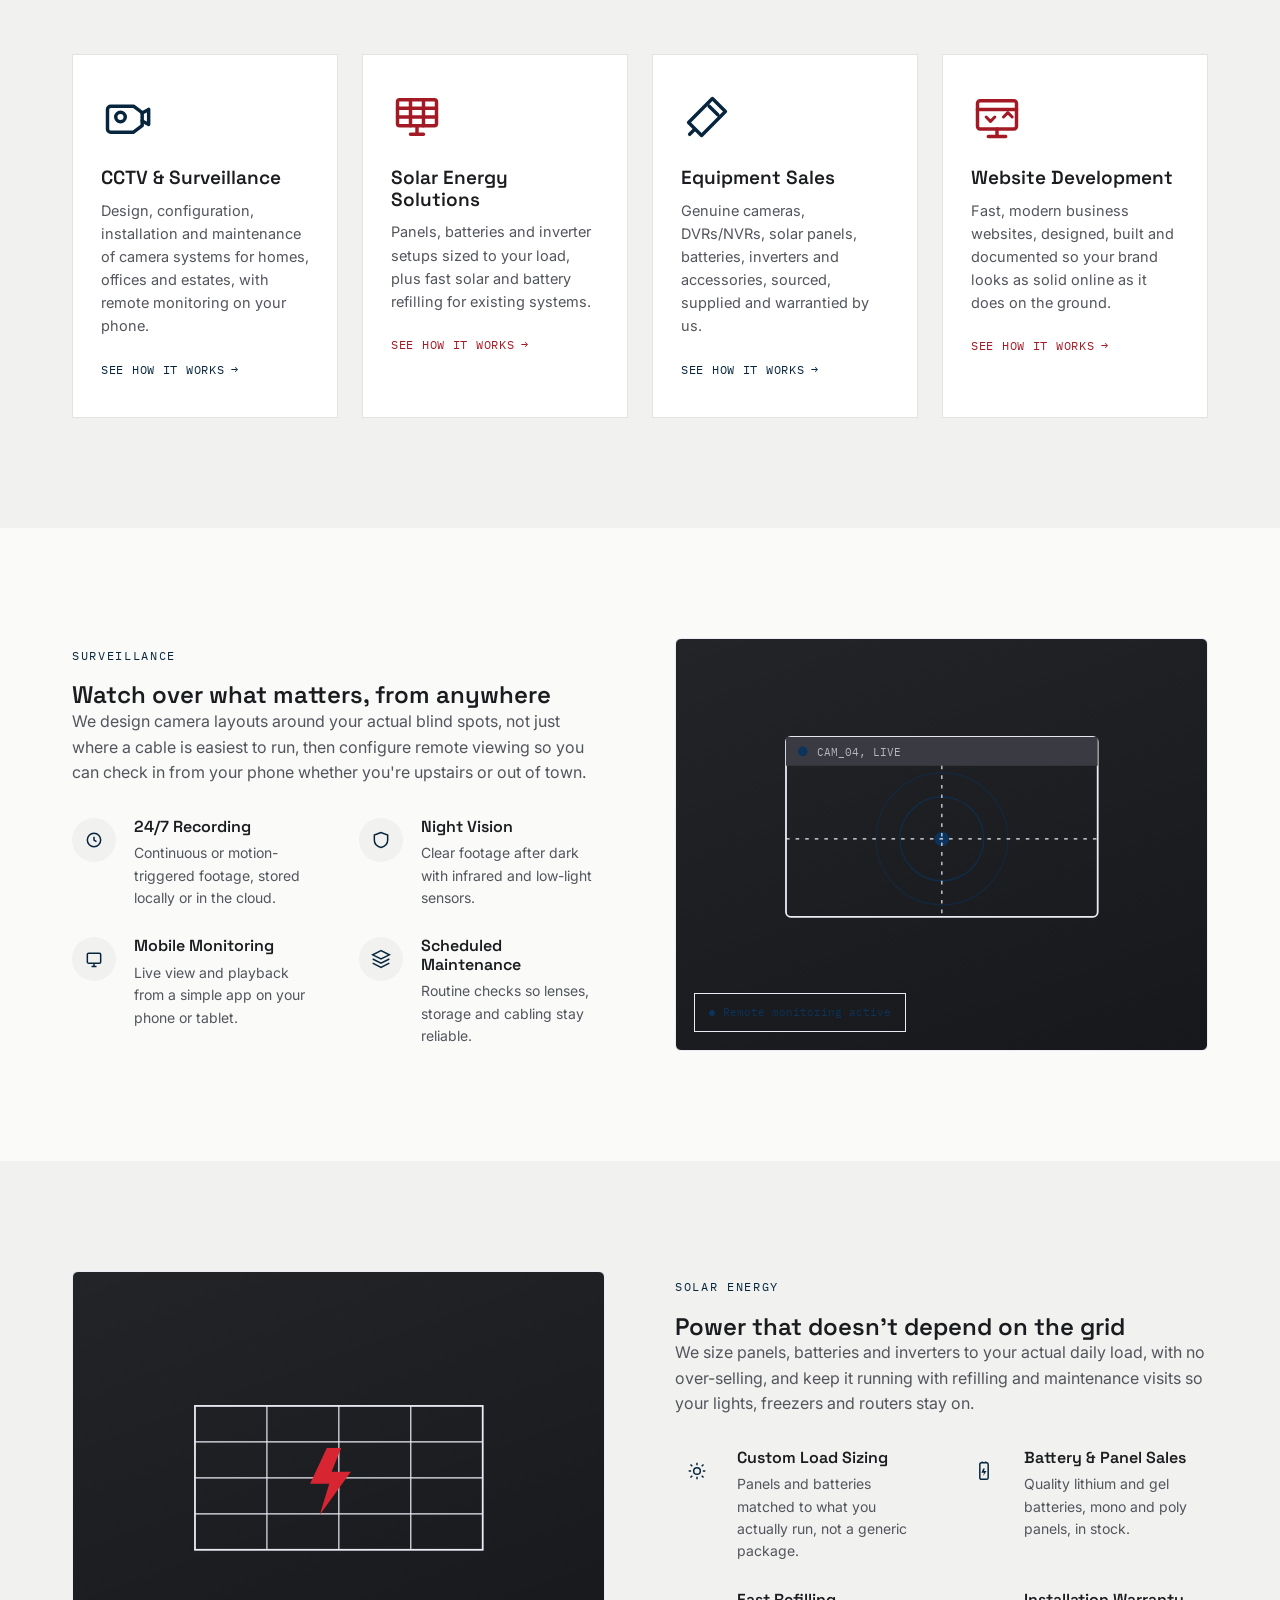
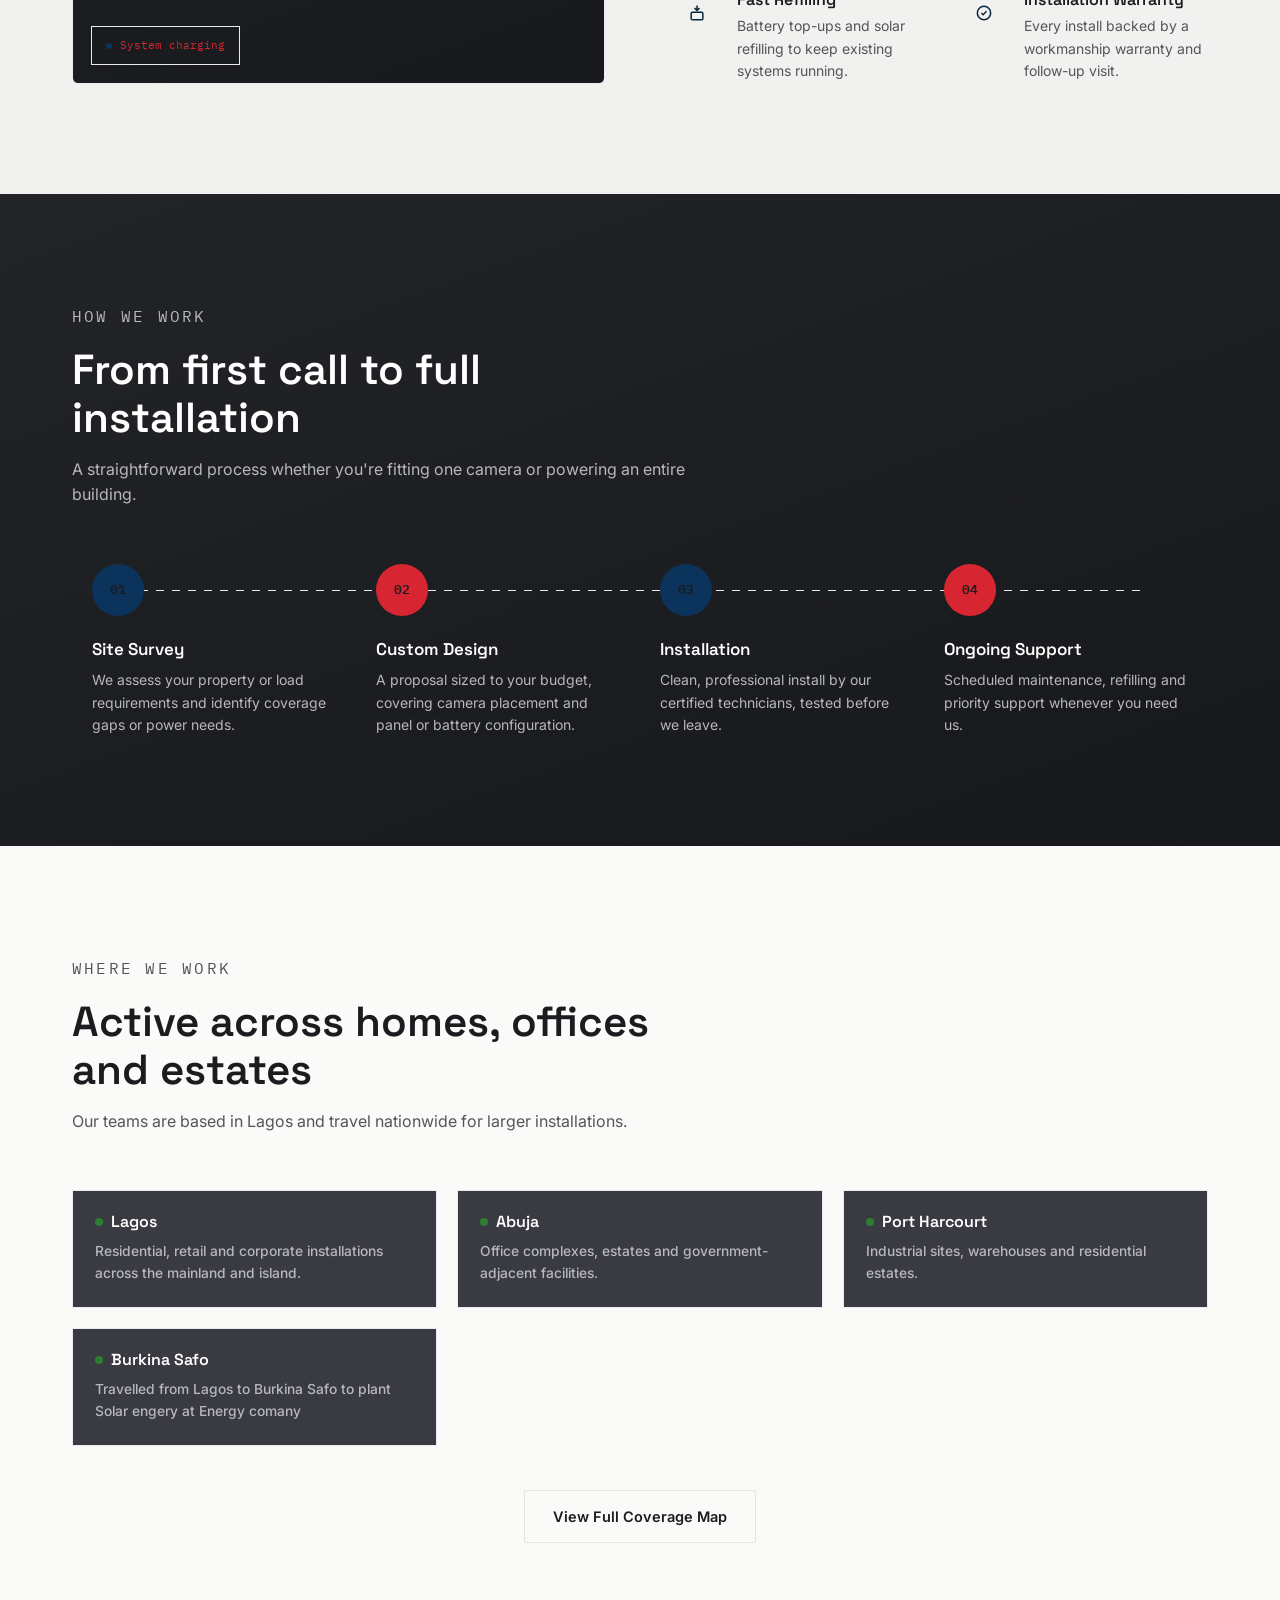
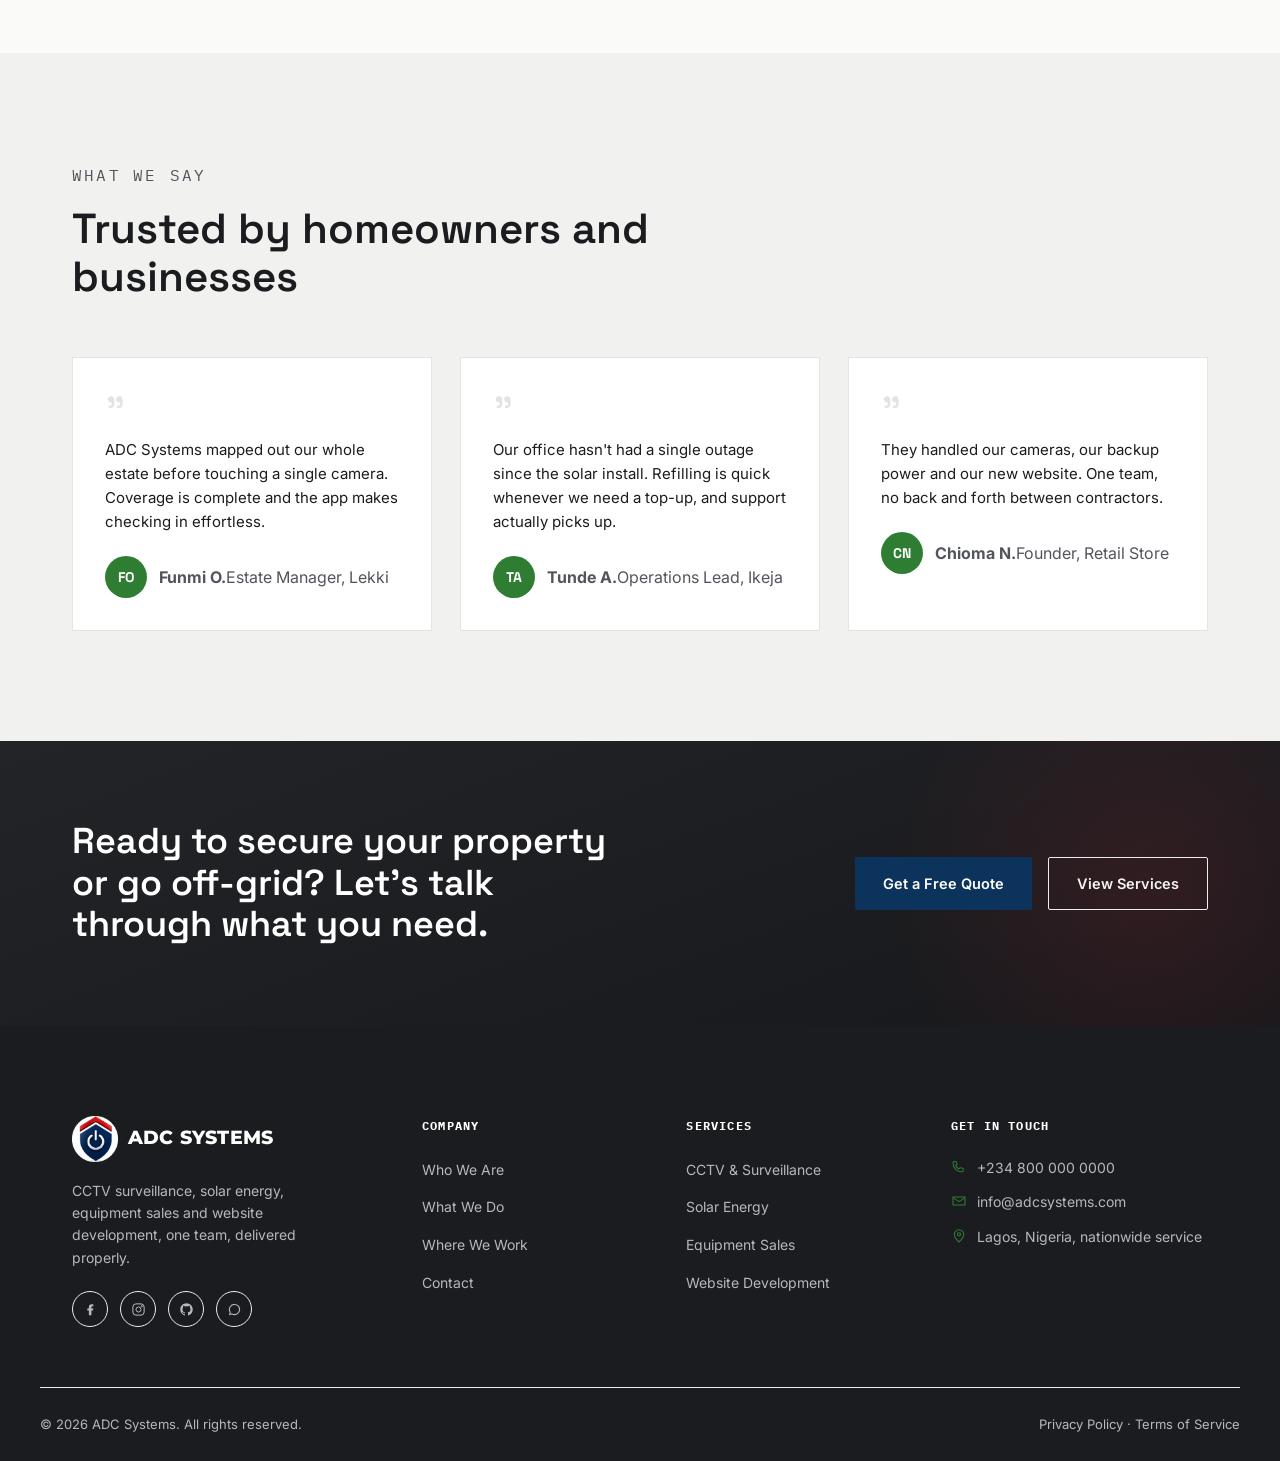
==== commit f8e026e2: "Edited on phone code" ====
--- a/index.html
+++ b/index.html
@@ -64,7 +64,7 @@
     <div class="header-cta">
       <div class="header-phone">
         <span>Talk to us</span>
-        <strong>+234 82643626</strong>
+        <strong>+234 63614795</strong>
       </div>
       <a href="contact.html" class="btn btn-primary btn-sm">Get in Touch</a>
       <button class="nav-toggle" aria-label="Toggle menu"><span></span><span></span><span></span></button>
--- a/css/style.css
+++ b/css/style.css
@@ -435,7 +435,7 @@
 .location-list{ display:grid; grid-template-columns:repeat(3,1fr); gap:20px; margin-top:48px; }
 .location-card{ border:1px solid var(--line-dark); padding:22px; background:var(--charcoal-2); }
 .location-card h4{ color:#fff; font-size:16px; margin-bottom:8px; display:flex; align-items:center; gap:8px; }
-.location-card h4::before{ content:''; width:8px; height:8px; background:var(--lens); border-radius:50%; }
+.location-card h4::before{ content:''; width:8px; height:8px; background:var(--green); border-radius:50%; }
 .location-card p{ font-size:13.8px; color:var(--text-inverse-dim); font-weight:500; line-height:1.65; }
 
 /* ---------- Project gallery ---------- */
@@ -517,7 +517,7 @@
 .testimonial .quote-mark{ font-family:var(--font-display); font-size:48px; color:var(--line); line-height:1; margin-bottom:8px; }
 .testimonial p{ font-size:15px; color:var(--text-strong); margin-bottom:22px; }
 .testimonial .who{ display:flex; align-items:center; gap:12px; }
-  .testimonial .avatar{ width:42px; height:42px; border-radius:50%; background:var(--lens); display:flex; align-items:center; justify-content:center; color:#fff; font-family:var(--font-display); font-weight:700; font-size:14px; }
+  .testimonial .avatar{ width:42px; height:42px; border-radius:50%; background:var(--green); display:flex; align-items:center; justify-content:center; color:#fff; font-family:var(--font-display); font-weight:700; font-size:14px; }
 /* ---------- CTA banner ---------- */
 .cta-banner{
   position:relative; background:var(--grad-dark); padding:80px 0; overflow:hidden; color:#fff;
@@ -545,7 +545,7 @@
 .footer-col ul li a{ font-size:14px; transition:color var(--fast), padding-left var(--fast); display:inline-block; }
 .footer-col ul li a:hover{ color:var(--lens); padding-left:4px; }
 .footer-contact li{ font-size:14px; margin-bottom:14px; display:flex; gap:10px; }
-.footer-contact svg{ width:16px; height:16px; flex:0 0 auto; margin-top:2px; color:var(--lens); }
+.footer-contact svg{ width:16px; height:16px; flex:0 0 auto; margin-top:2px; color:var(--green); }
 .footer-bottom{ display:flex; justify-content:space-between; align-items:center; padding:26px 0; font-size:13px; flex-wrap:wrap; gap:12px; }
 .footer-bottom a{ color:var(--text-inverse-dim); }
 .footer-bottom a:hover{ color:var(--lens); }
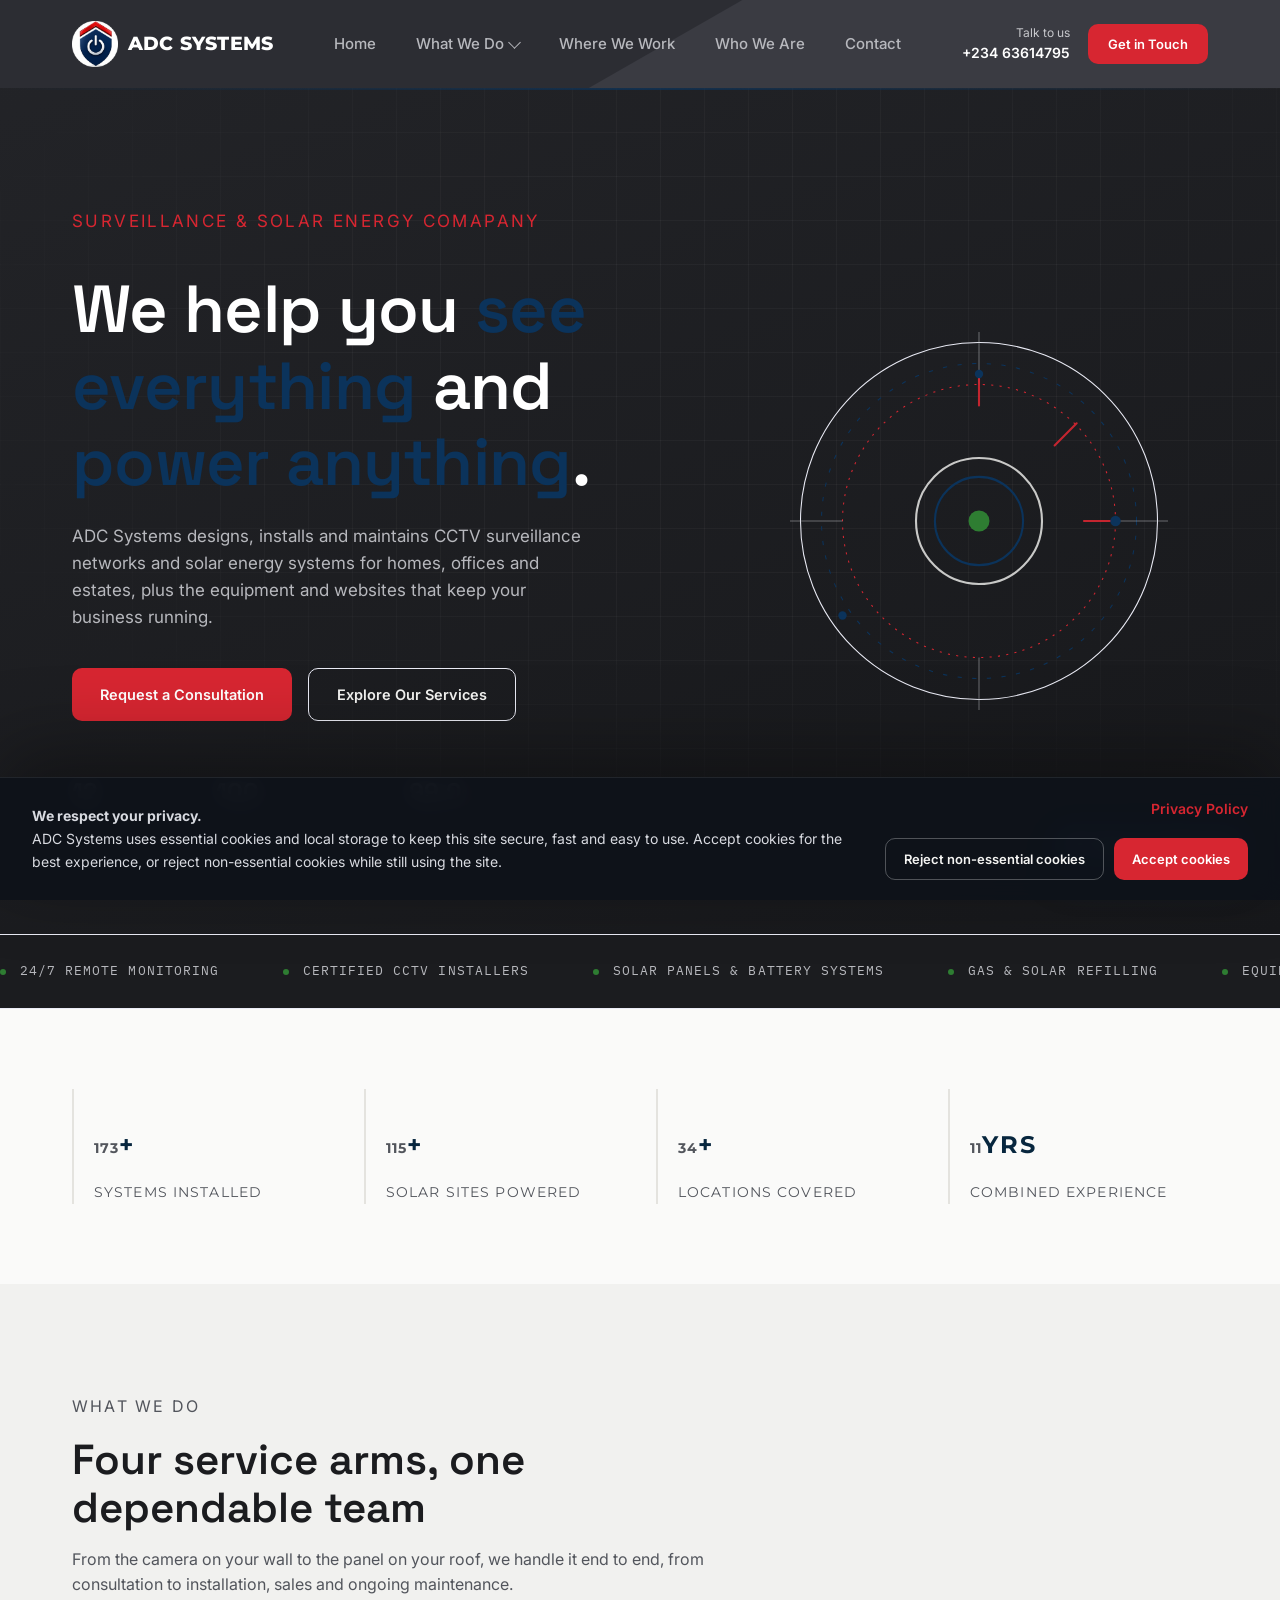
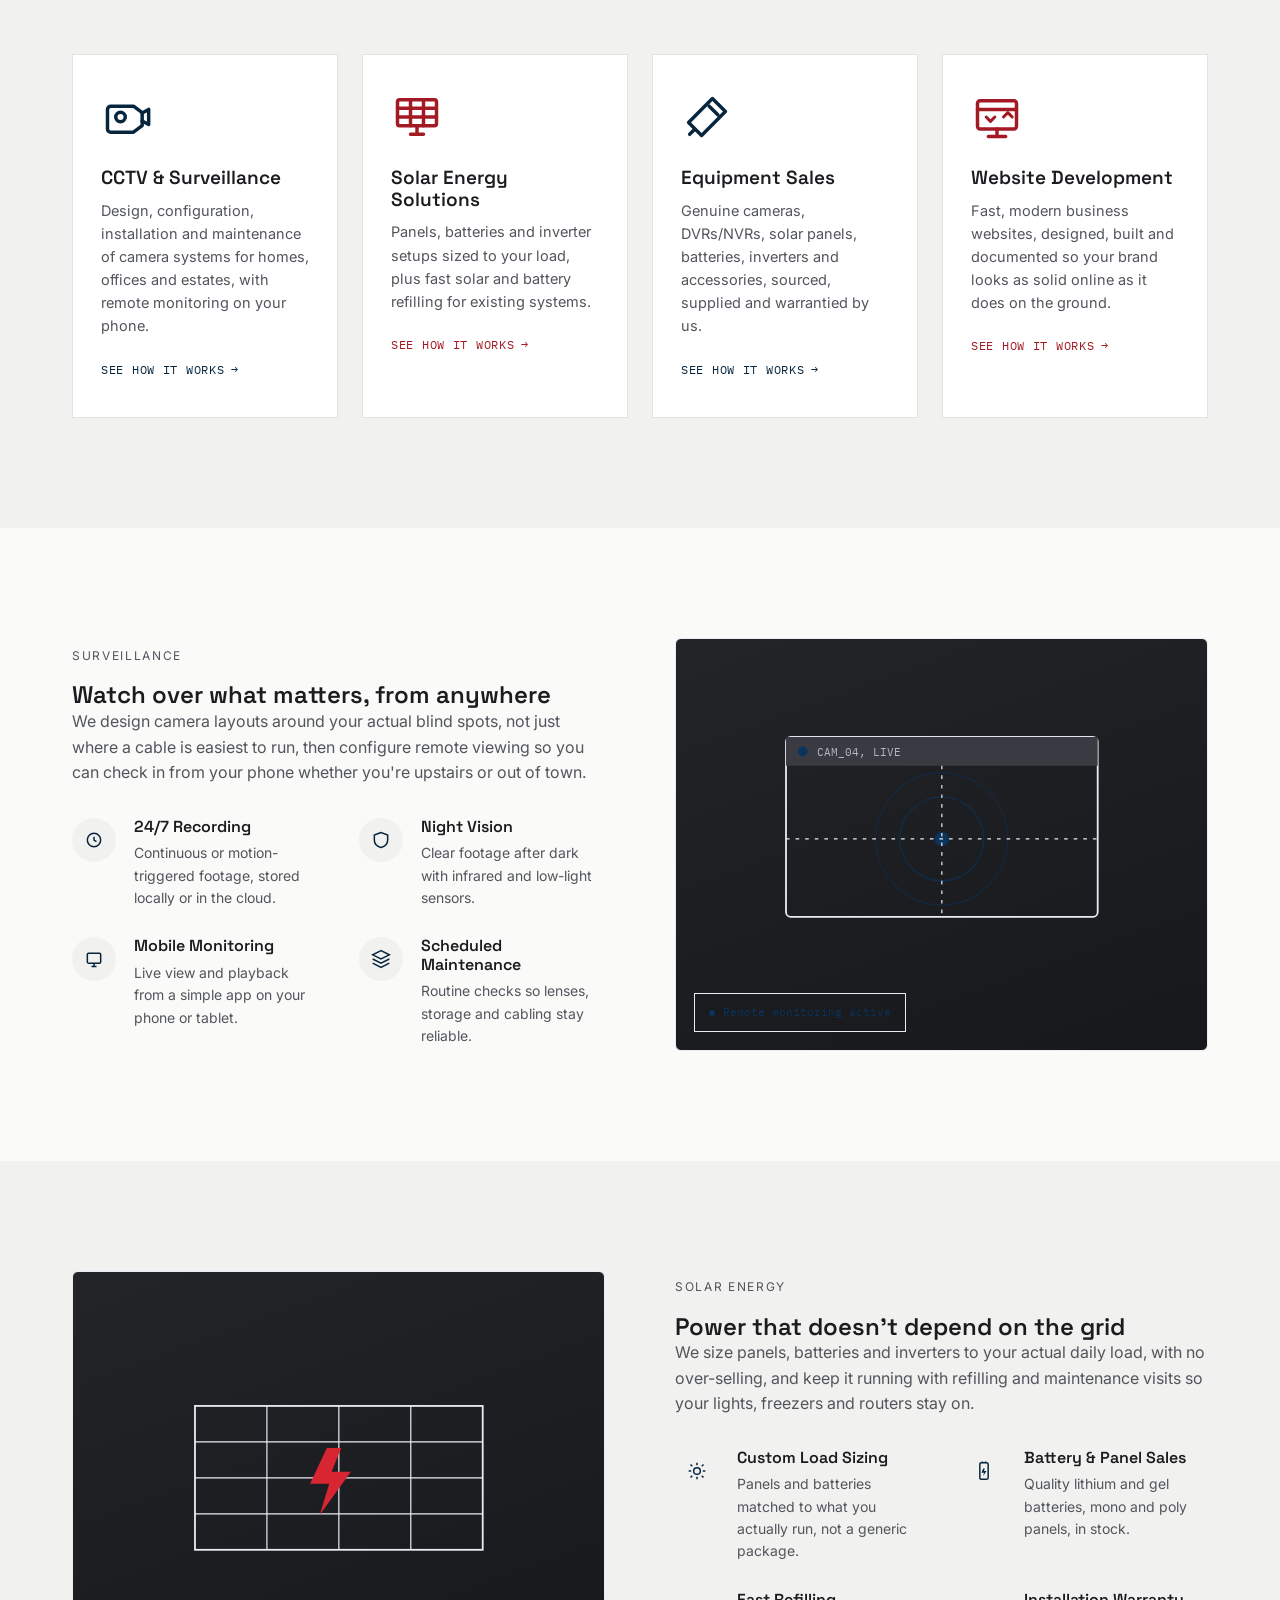
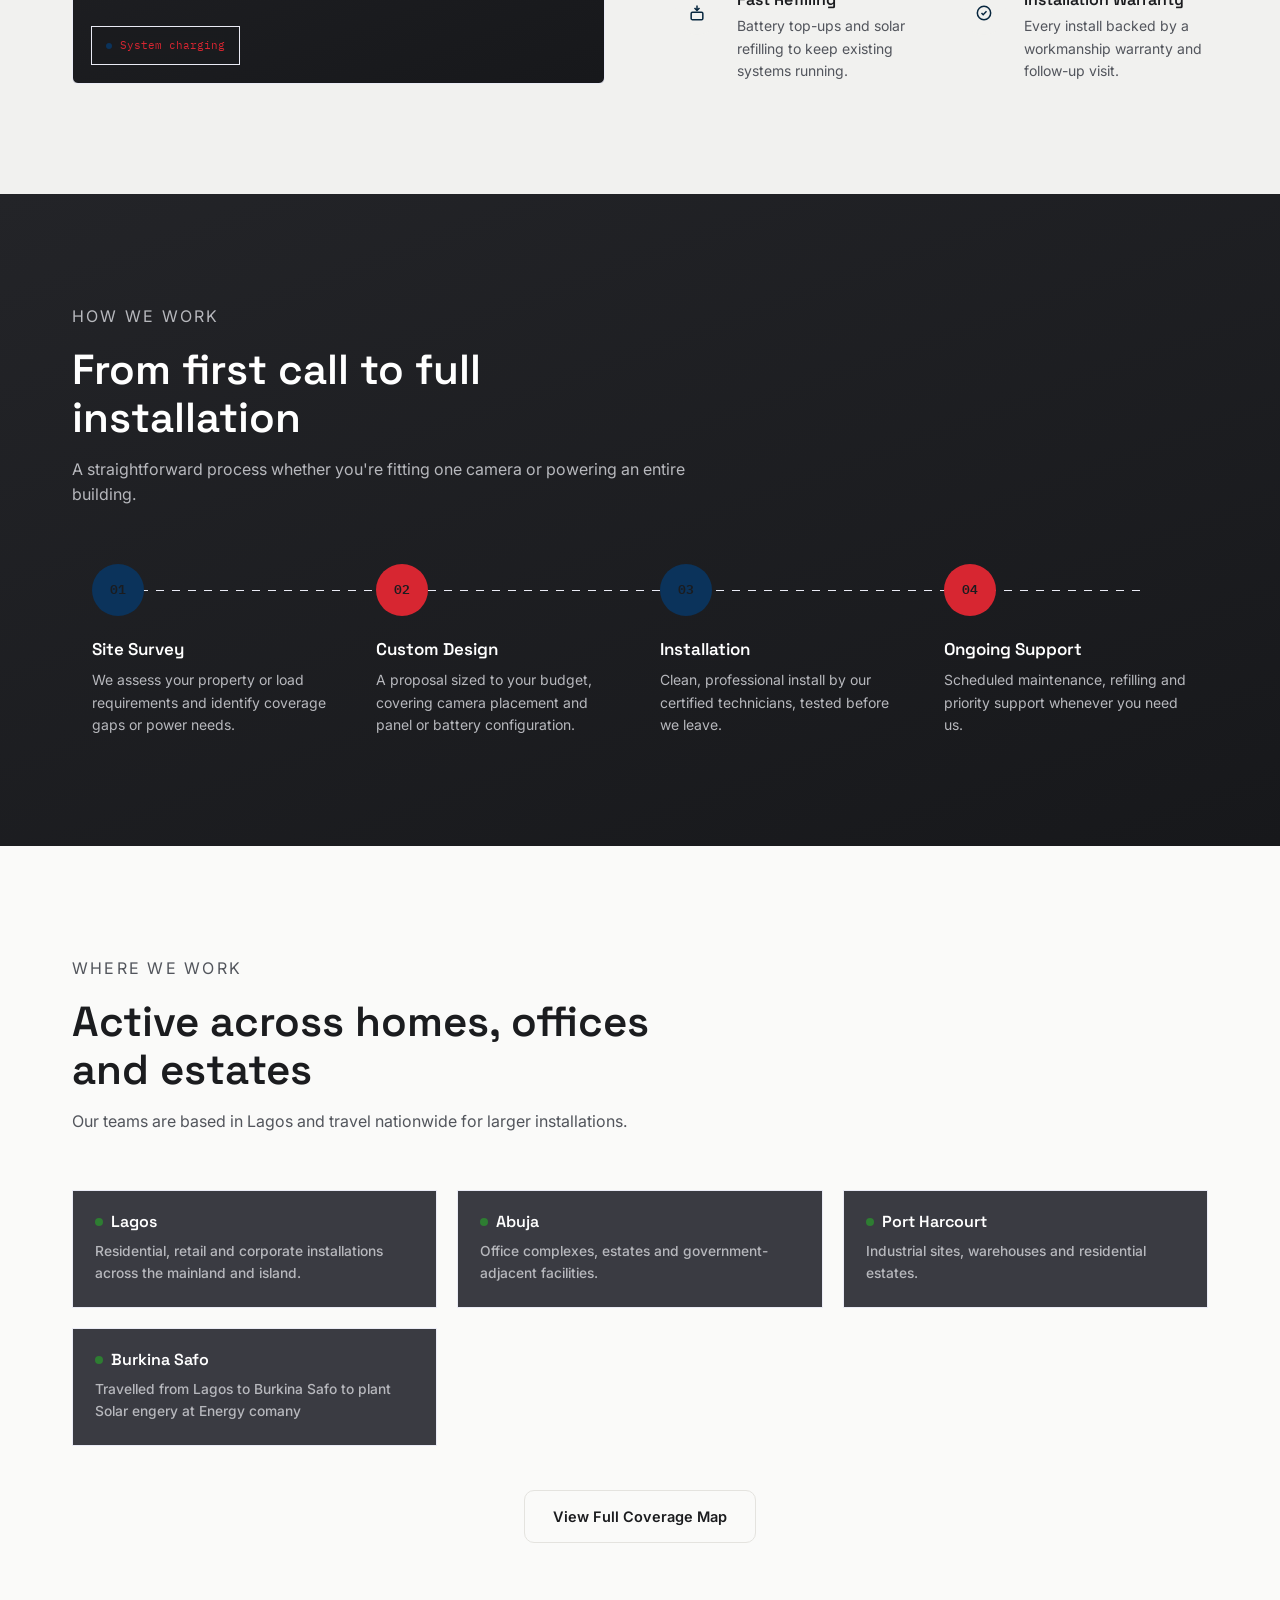
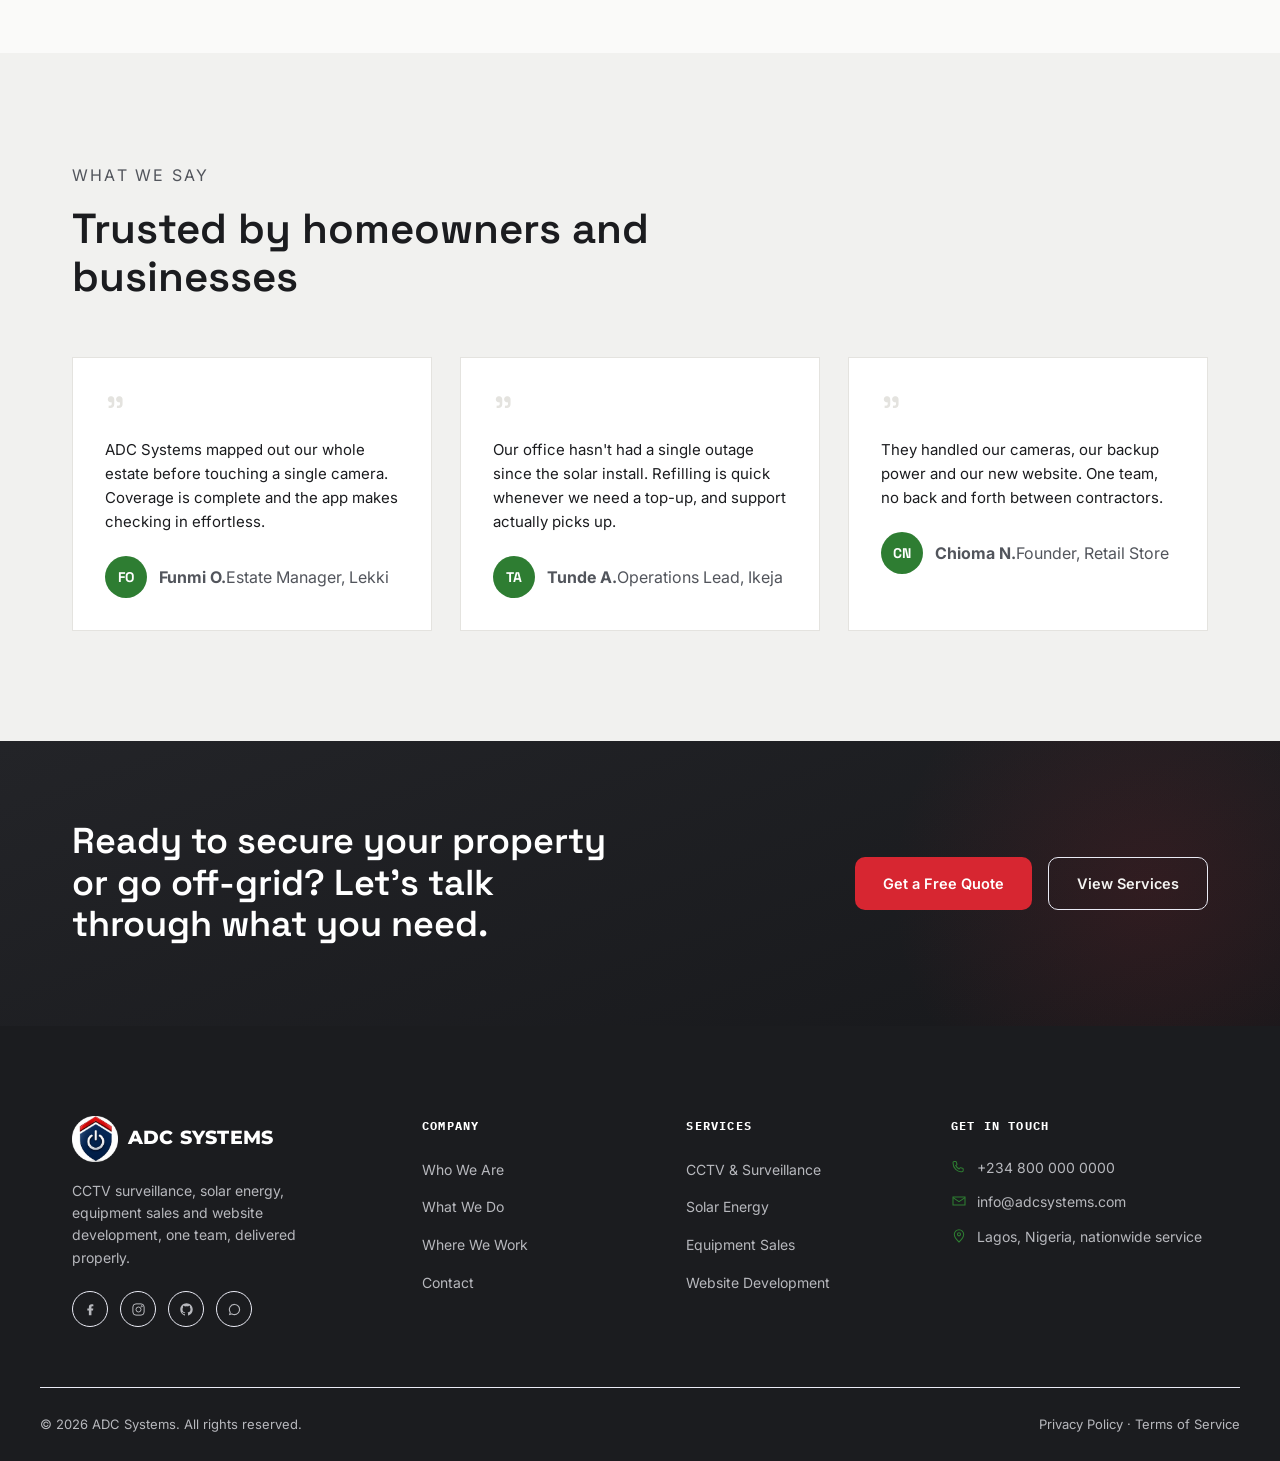
==== commit db873133: "I edited the hero" ====
--- a/index.html
+++ b/index.html
@@ -81,7 +81,7 @@
       <h1>We help you <em>see everything</em> and <em>power anything</em>.</h1>
       <p>ADC Systems designs, installs and maintains CCTV surveillance networks and solar energy systems for homes, offices and estates, plus the equipment and websites that keep your business running.</p>
       <div class="hero-actions">
-        <a href="contact.html" class="btn btn-primary">Request a Free Site Survey</a>
+        <a href="contact.html" class="btn btn-primary">Request a Consultation</a>
         <a href="services.html" class="btn btn-outline">Explore Our Services</a>
       </div>
       <div class="hero-badges">
@@ -103,9 +103,9 @@
         <!-- camera lens -->
         <circle cx="200" cy="200" r="60" fill="none" stroke="#f4f4f2" stroke-width="2" opacity=".8"></circle>
         <circle cx="200" cy="200" r="42" fill="none" stroke="var(--lens)" stroke-width="2"></circle>
-        <circle cx="200" cy="200" r="10" fill="var(--lens)"></circle>
+        <circle cx="200" cy="200" r="10" fill="var(--green)"></circle>
         <!-- solar rays -->
-        <g stroke="var(--solar)" stroke-width="2" stroke-linecap="round" opacity=".9">
+        <g stroke="var(--brand-red)" stroke-width="2" stroke-linecap="round" opacity=".9">
           <line x1="200" y1="60" x2="200" y2="90"></line>
           <line x1="293" y1="107" x2="272" y2="128"></line>
           <line x1="330" y1="200" x2="300" y2="200"></line>
--- a/css/style.css
+++ b/css/style.css
@@ -95,9 +95,9 @@
 /* ---------- Eyebrow / Section labels ---------- */
 .eyebrow{
   display:inline-flex; align-items:center; gap:10px;
-  font-family:var(--font-mono);
+  font-family:var(--font-display Space Grotesk);
   font-size:12px; letter-spacing:.14em; text-transform:uppercase;
-  color:var(--lens-dark);
+  color:var(--text-body);
   margin-bottom:16px;
 }
 .eyebrow::before{
@@ -206,9 +206,9 @@
 }
 .header-phone{
   display:flex; flex-direction:column; align-items:flex-end;
-  font-family:var(--font-mono); font-size:12px; color:var(--text-inverse-dim);
-}
-.header-phone strong{ font-family:var(--font-body); font-size:14.5px; color:#fff; font-weight:600; }
+  font-family:var(--font-Space Grotesk); font-size:12px; color:var(--text-inverse-dim);
+}
+.header-phone strong{ font-family:var(--font-body); font-size:14px; color:#fff; font-weight:600; }
 .header-phone span{ color:#c7c8cc; }
 
 .nav-toggle{ display:none; width:26px; height:20px; position:relative; z-index:2; }
@@ -224,10 +224,10 @@
 .btn{
   display:inline-flex; align-items:center; gap:10px;
   padding:14px 28px; font-size:14.5px; font-weight:600;
-  border-radius:2px; transition:transform var(--fast) var(--ease), box-shadow var(--fast) var(--ease), background var(--fast) var(--ease), color var(--fast) var(--ease);
+  border-radius:10px; transition:transform var(--fast) var(--ease), box-shadow var(--fast) var(--ease), background var(--fast) var(--ease), color var(--fast) var(--ease);
   white-space:nowrap;
 }
-  .btn-primary{ background:var(--lens); color:#fff; }
+  .btn-primary{ background:var(--brand-red); color:#fff; }
   .btn-primary:hover{ background:var(--lens-dark); transform:translateY(-2px); box-shadow:0 10px 24px rgba(11,51,91,.25); }
   .btn-solar{ background:var(--solar); color:#fff; }
   .btn-solar:hover{ background:var(--solar-dark); transform:translateY(-2px); box-shadow:0 10px 24px rgba(215,38,49,.25); }
@@ -332,7 +332,7 @@
   font-family:var(--font-mono); font-size:13px; letter-spacing:.08em; text-transform:uppercase;
   color:var(--text-inverse-dim); white-space:nowrap; display:flex; align-items:center; gap:14px;
 }
-.trust-track span::before{ content:''; width:6px; height:6px; border-radius:50%; background:var(--solar); }
+.trust-track span::before{ content:''; width:6px; height:6px; border-radius:50%; background:var(--green); }
 @keyframes marquee{ to{ transform:translateX(-50%); } }
 
 /* ---------- Stats ---------- */
@@ -454,8 +454,7 @@
 }
 .gallery-item.hide{ display:none; }
 .gallery-item img{
-  width:100%; height:100%; object-fit:cover; display:block;
-  transition:transform var(--med) var(--ease);
+  width:100%; height:100%; object-fit:cover; display:block;box-shadow-lens-lens  transition:transform var(--med) var(--ease);
 }
 .gallery-item:hover img{ transform:scale(1.06); }
 
@@ -608,8 +607,8 @@
 .timeline::before{ content:''; position:absolute; left:5px; top:6px; bottom:6px; width:1px; background:var(--line-dark); }
 .timeline-item{ position:relative; padding-bottom:44px; }
 .timeline-item:last-child{ padding-bottom:0; }
-.timeline-item::before{ content:''; position:absolute; left:-32px; top:4px; width:11px; height:11px; border-radius:50%; background:var(--lens); box-shadow:0 0 0 4px rgba(6, 194, 40, 0.12); }
-.timeline-item .yr{ font-family:var(--font-mono); font-size:12px; color:var(--solar-dark); margin-bottom:6px; display:block; }
+.timeline-item::before{ content:''; position:absolute; left:-32px; top:4px; width:11px; height:11px; border-radius:50%; background:var(--green); box-shadow:0 0 0 4px rgba(6, 194, 40, 0.12); }
+.timeline-item .yr{ font-family:var(--font-display Space Grotesk); font-size:13px; color:var(--solar-dark); margin-bottom:6px; display:block; }
 .timeline-item h4{ font-size:17px; margin-bottom:8px; color:#fff; }
 .timeline-item p{ font-size:14px; }
 
@@ -637,7 +636,7 @@
 .contact-info-card p{ margin-bottom:32px; }
 .contact-info-list li{ display:flex; gap:14px; padding:16px 0; border-top:1px solid var(--line-dark); }
 .contact-info-list li:first-child{ border-top:none; }
-.contact-info-list svg{ width:18px; height:18px; color:var(--lens); flex:0 0 auto; margin-top:2px; }
+.contact-info-list svg{ width:18px; height:18px; color:var(--green); flex:0 0 auto; margin-top:2px; }
 .contact-info-list strong{ display:block; font-size:14px; color:#fff; margin-bottom:3px; }
 .contact-info-list span{ font-size:13.5px; color:var(--text-inverse-dim); }
 
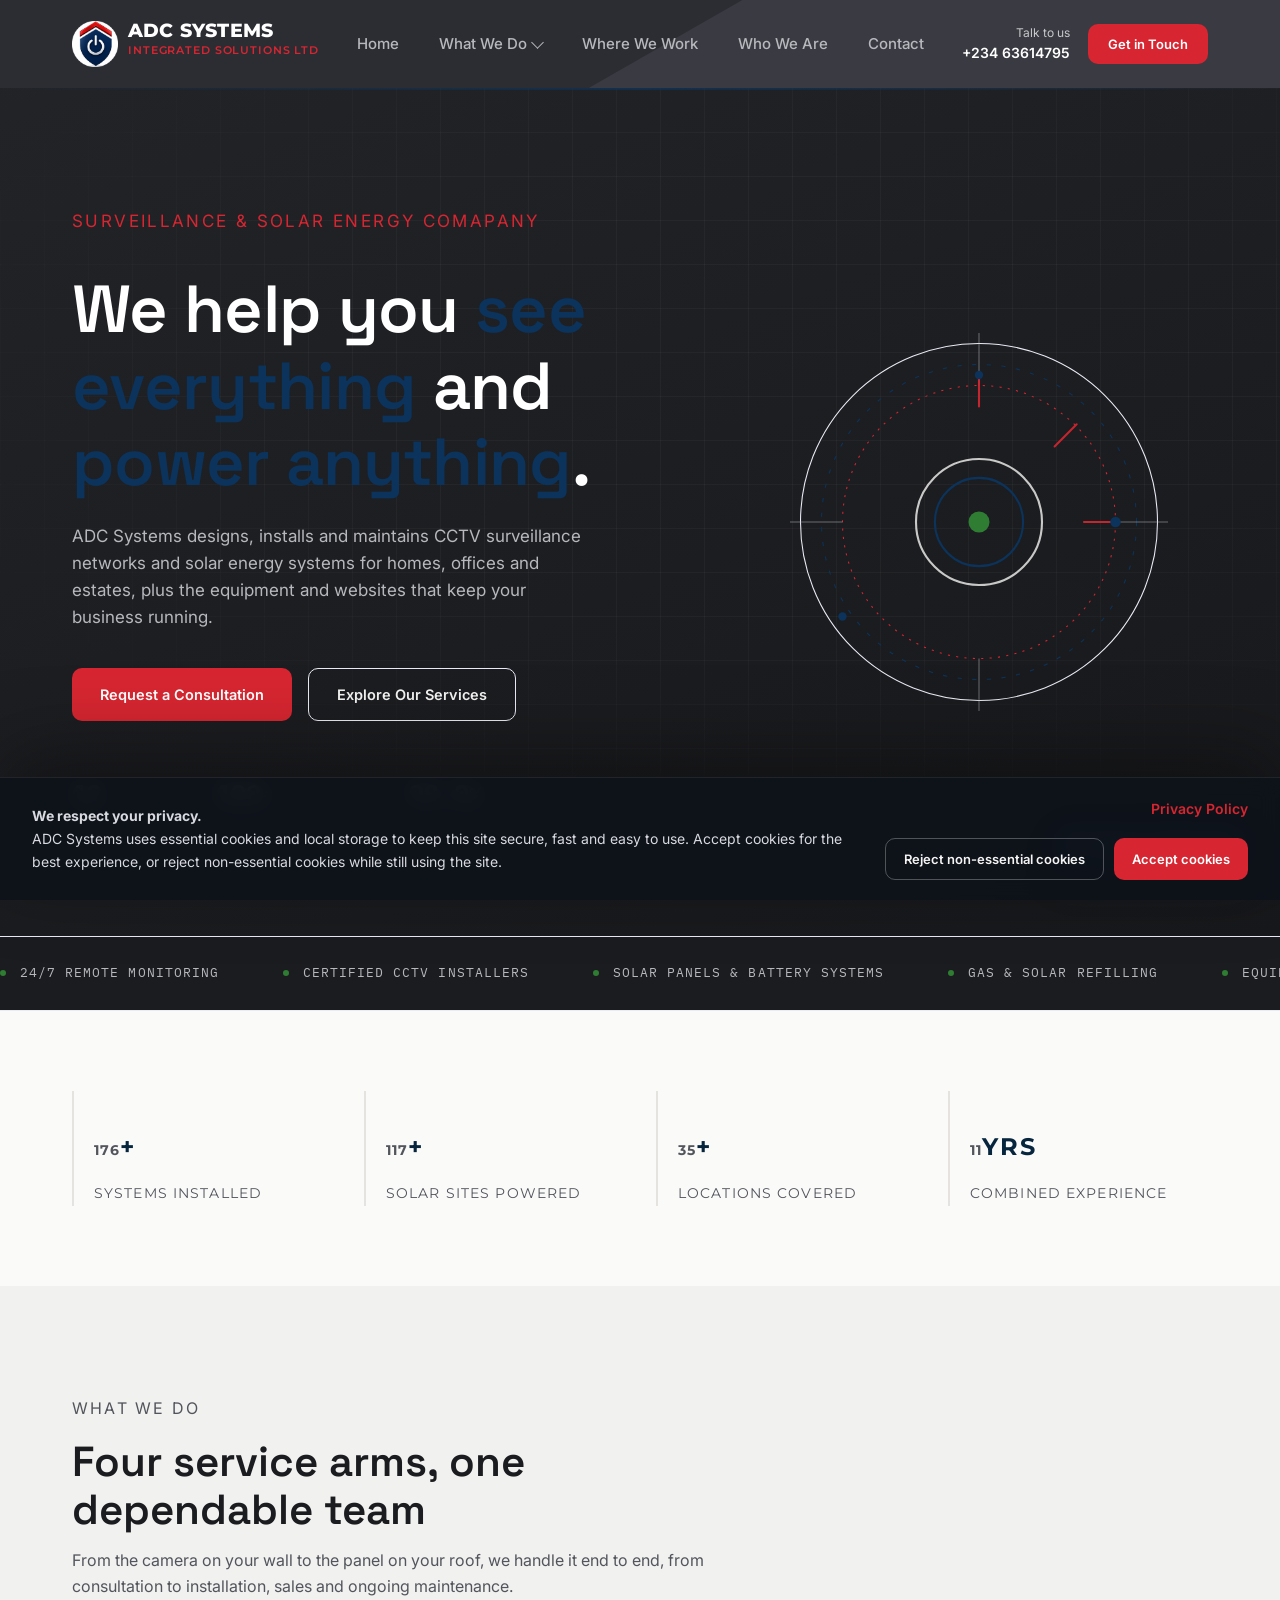
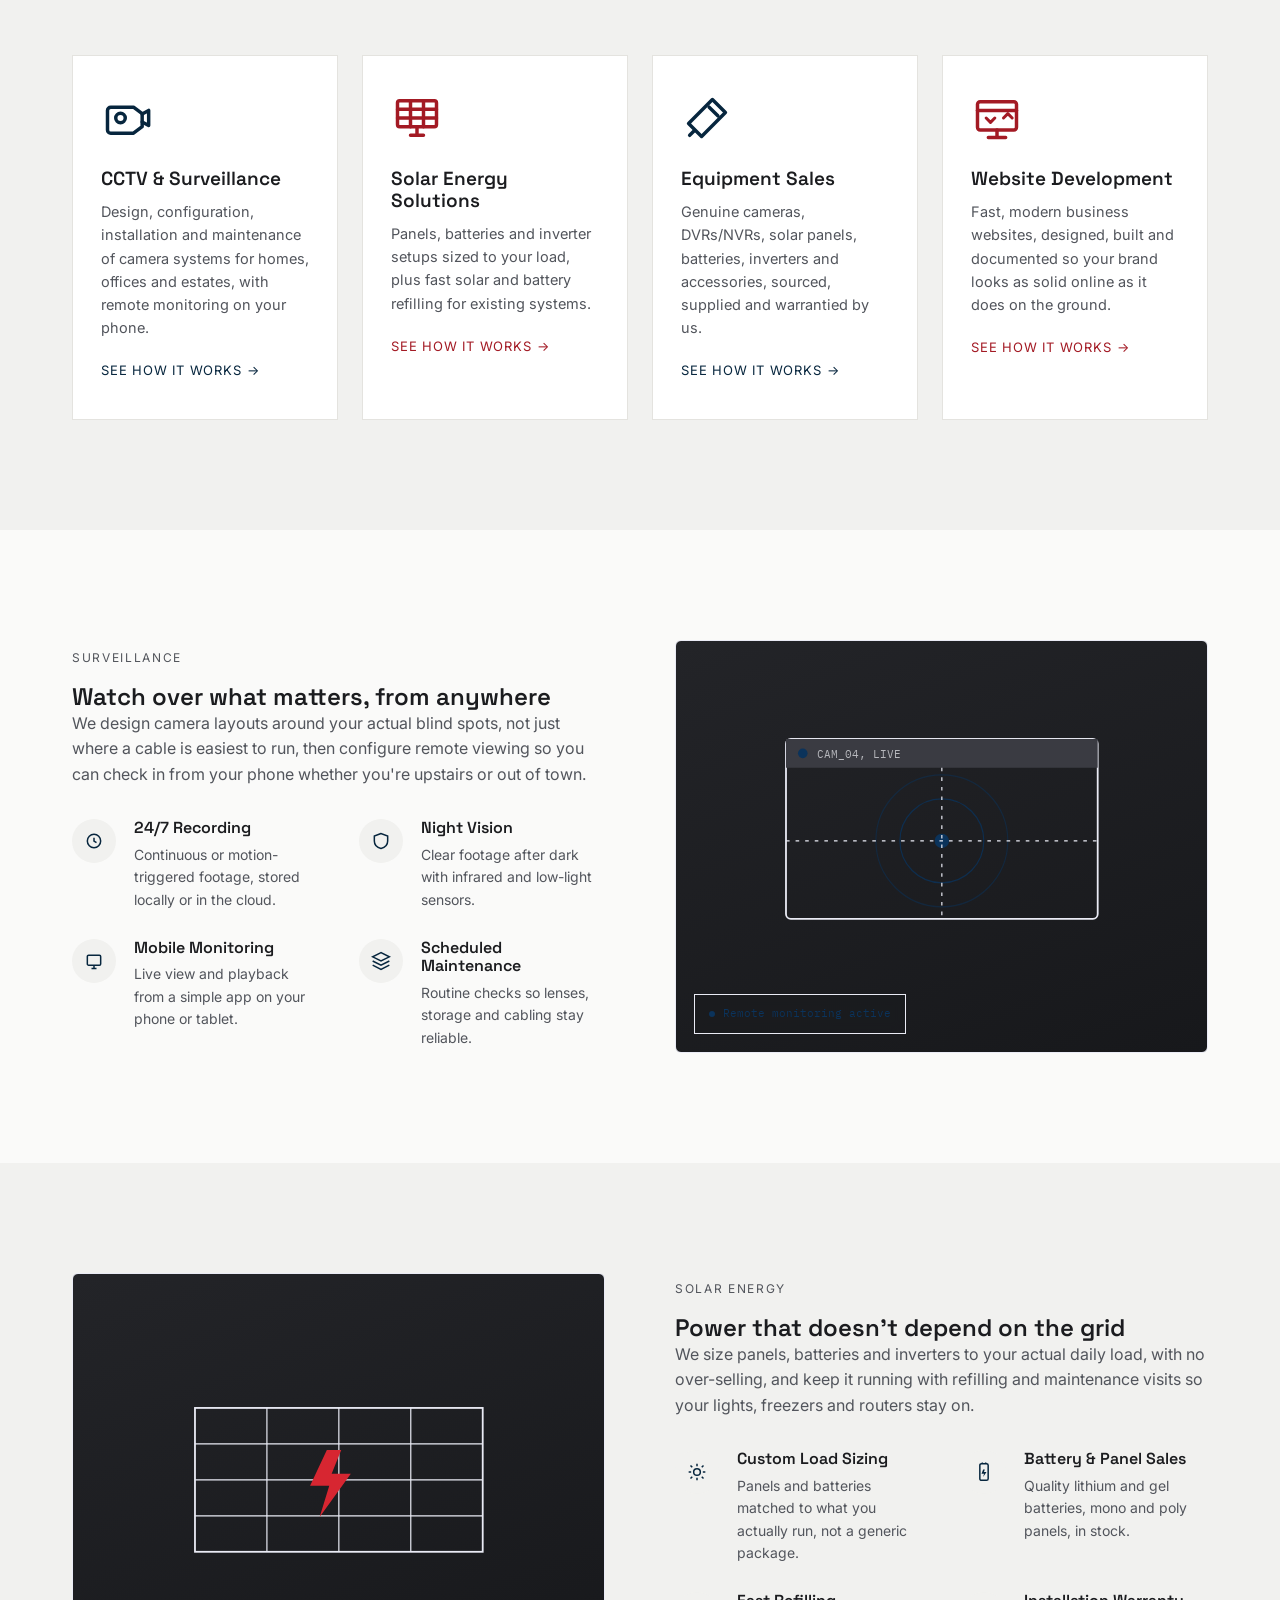
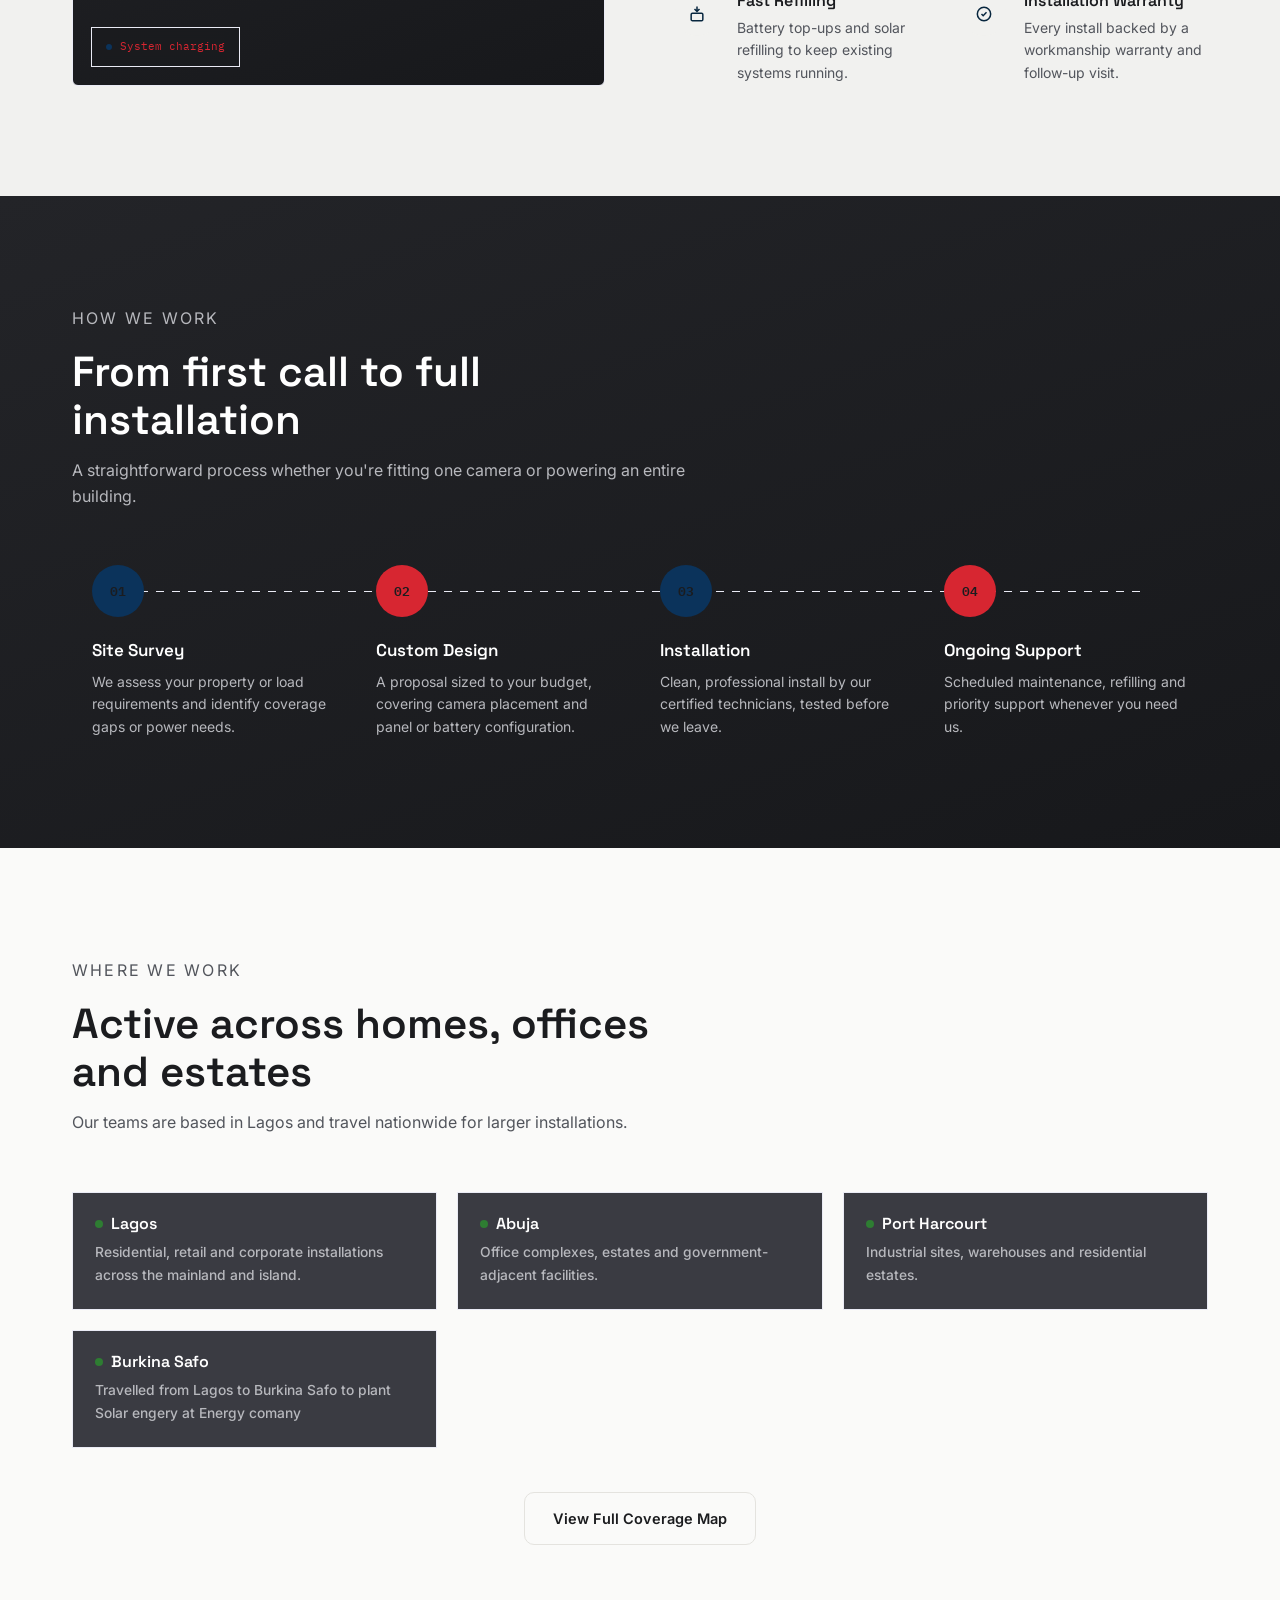
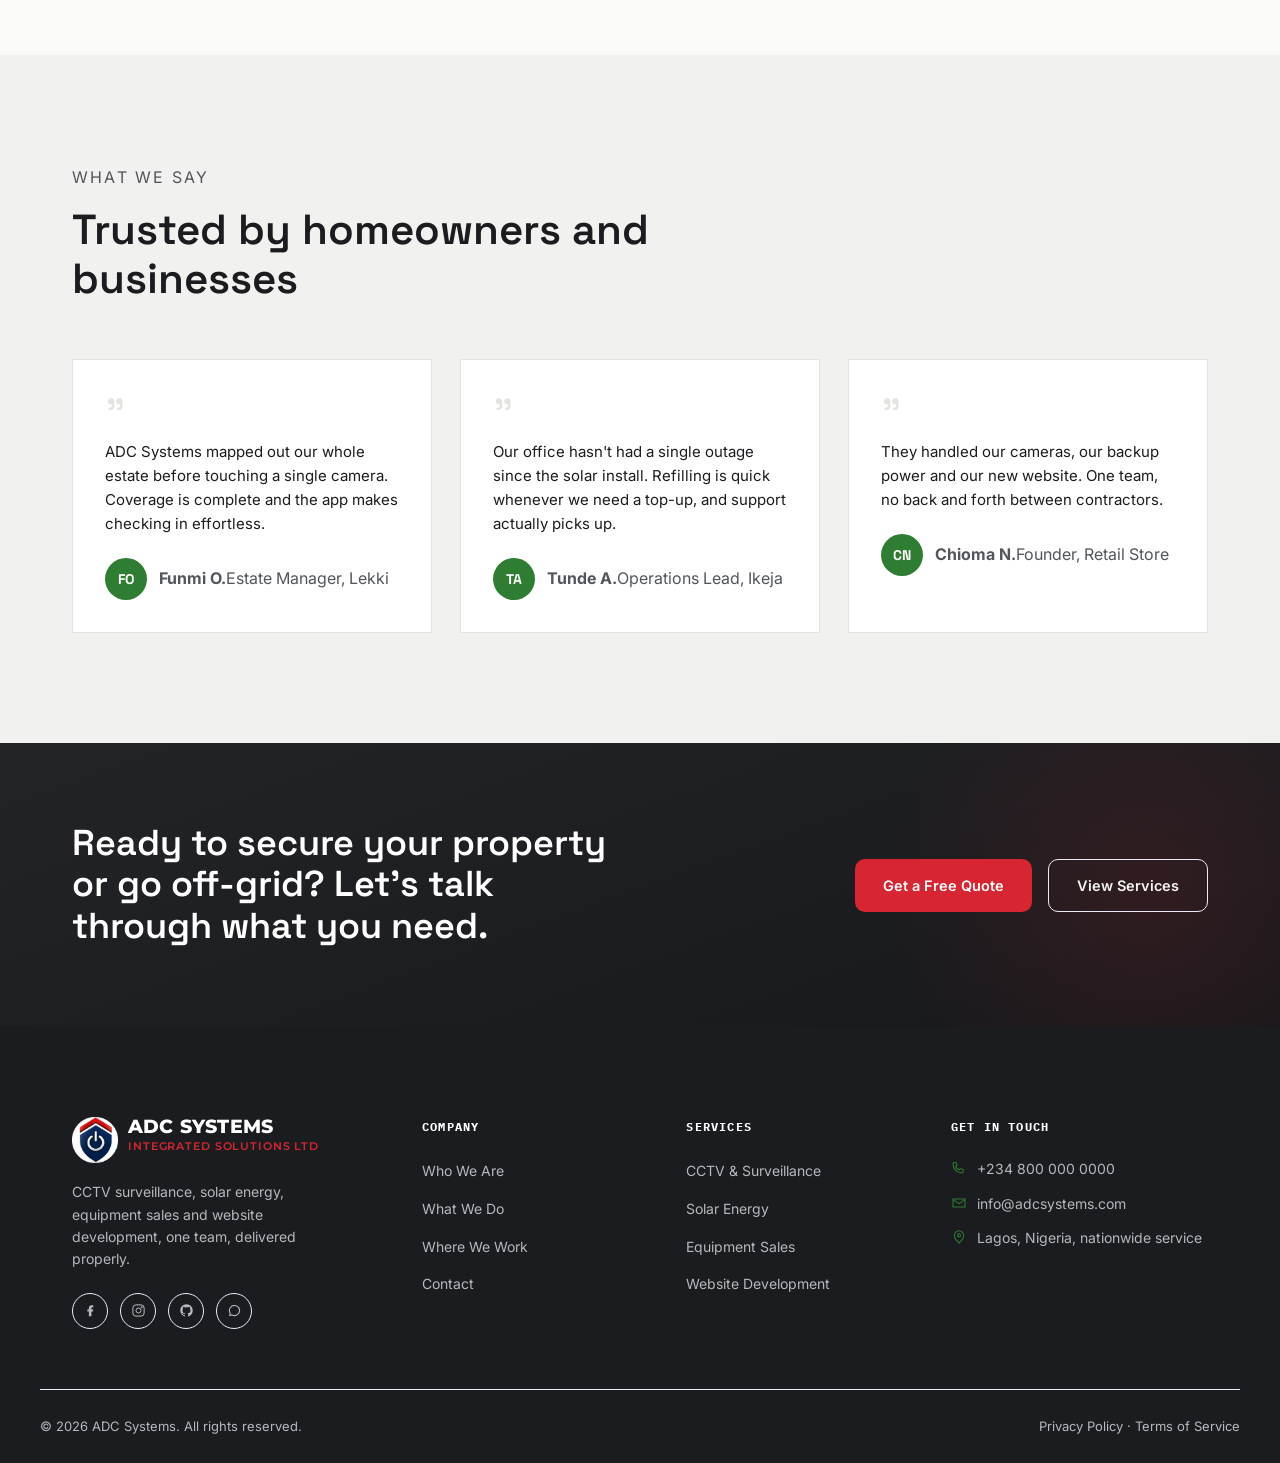
==== commit 74a59ad4: "Updated the error" ====
--- a/index.html
+++ b/index.html
@@ -40,7 +40,7 @@
   <div class="header-inner">
     <a href="index.html" class="brand">
       <img src="assets/images/adc-icon.png" alt="ADC Systems logo">
-      <span class="brand-word">ADC Systems</span>
+      <span class="brand-word">ADC Systems<small>Integrated Solutions Ltd</small></span>
     </a>
 
     <nav class="main-nav" aria-label="Primary">
@@ -400,7 +400,7 @@
 <footer class="site-footer">
   <div class="container footer-grid">
     <div class="footer-brand">
-      <a href="index.html" class="brand"><img src="assets/images/adc-icon.png" alt="ADC Systems logo"><span class="brand-word">ADC Systems</span></a>
+      <a href="index.html" class="brand"><img src="assets/images/adc-icon.png" alt="ADC Systems logo"><span class="brand-word">ADC Systems<small>Integrated Solutions Ltd</small></span></a>
       <p>CCTV surveillance, solar energy, equipment sales and website development, one team, delivered properly.</p>
       <div class="footer-social">
         <a href="#" aria-label="Facebook"><svg viewBox="0 0 24 24" fill="currentColor"><path d="M13.5 21v-7.5H16l.5-3.2h-3V8.2c0-.9.3-1.6 1.7-1.6H16.6V3.8C16.1 3.7 15 3.6 13.8 3.6c-2.6 0-4.4 1.6-4.4 4.5v2.2H6.9v3.2h2.5V21h4.1Z"/></svg></a>
--- a/css/style.css
+++ b/css/style.css
@@ -165,10 +165,10 @@
   max-width:var(--container); margin:0 auto; padding:0 32px;
   height:100%; display:flex; align-items:center; justify-content:space-between;
 }
-.brand{ display:flex; align-items:center; gap:10px; z-index:2; }
+.brand{ display:flex; align-items:flex-start; gap:10px; z-index:2; }
 .brand img{ height:46px; width:auto; }
-.brand-word{ font-family:var(--font-nav); font-weight:800; font-size:19px; text-transform:uppercase; color:#fff; letter-spacing:.01em; line-height:1.1; }
-.brand-word small{ font-family:var(--font-nav); font-weight:800; text-transform:uppercase; color:var(--text-inverse-dim); font-size:12px; letter-spacing:.06em; display:block; margin-left:0; }
+.brand-word{ font-family:var(--font-nav); font-weight:800; font-size:19px; text-transform:uppercase; color:#fff; letter-spacing:.01em; line-height:1.1; display:flex; flex-direction:column; }
+.brand-word small{ font-family:var(--font-nav); font-weight:600; text-transform:uppercase; color:var(--brand-red); font-size:11px; letter-spacing:.08em; display:block; margin-left:0; margin-top:2px; }
 
 .main-nav{ display:flex; align-items:center; gap:6px; }
 .main-nav > ul{ display:flex; align-items:center; gap:4px; }
@@ -308,8 +308,8 @@
 .hero-actions{ display:flex; gap:16px; flex-wrap:wrap; margin-bottom:52px; }
 .hero-badges{ display:flex; gap:32px; flex-wrap:wrap; }
 .hero-badge{ font-family:var(--font-mono); font-size:12px; color:var(--text-inverse-dim); display:flex; flex-direction:column; gap:4px; }
-.hero-badge strong{ font-family:var(--font-display); font-size:24px; color:#fff; display:block; }
-.hero-badge strong .unit{ font-size:14px; color:var(--solar); }
+.hero-badge strong{ font-family:var(--Montserrat); font-size:25px; color:#fff; display:block; }
+.hero-badge strong .unit{ font-size:20px; color:var(--green-light); }
 
 /* Hero visual: lens + panel signature graphic */
 .hero-visual{ position:relative; display:flex; align-items:center; justify-content:center; }
@@ -377,9 +377,9 @@
 .service-icon svg{ width:100%; height:100%; }
 .service-card h3{ font-size:19px; margin-bottom:10px; }
 .service-card p{ font-size:14.5px; margin-bottom:18px; }
-.service-card .card-link{ font-family:var(--font-mono); font-size:12px; text-transform:uppercase; letter-spacing:.06em; color:var(--lens-dark); display:inline-flex; align-items:center; gap:6px; }
+.service-card .card-link{ font-family:var(--Montserrat); font-size:13px; text-transform:uppercase; letter-spacing:.06em; color:var(--lens-dark); display:inline-flex; align-items:center; gap:6px; }
 .service-card .card-link .arrow{ transition:transform var(--fast) var(--ease); }
-.service-card:hover .card-link .arrow{ transform:translateX(5px); }
+.service-card:hover .card-link .arrow{ transform:translateX(6px); }
 .service-card.solar-tone .service-icon{ color:var(--solar-dark); }
 .service-card.solar-tone .card-link{ color:var(--solar-dark); }
 
@@ -454,7 +454,7 @@
 }
 .gallery-item.hide{ display:none; }
 .gallery-item img{
-  width:100%; height:100%; object-fit:cover; display:block;box-shadow-lens-lens  transition:transform var(--med) var(--ease);
+  width:100%; height:100%; object-fit:cover; display:block; transition:transform var(--med) var(--ease);
 }
 .gallery-item:hover img{ transform:scale(1.06); }
 
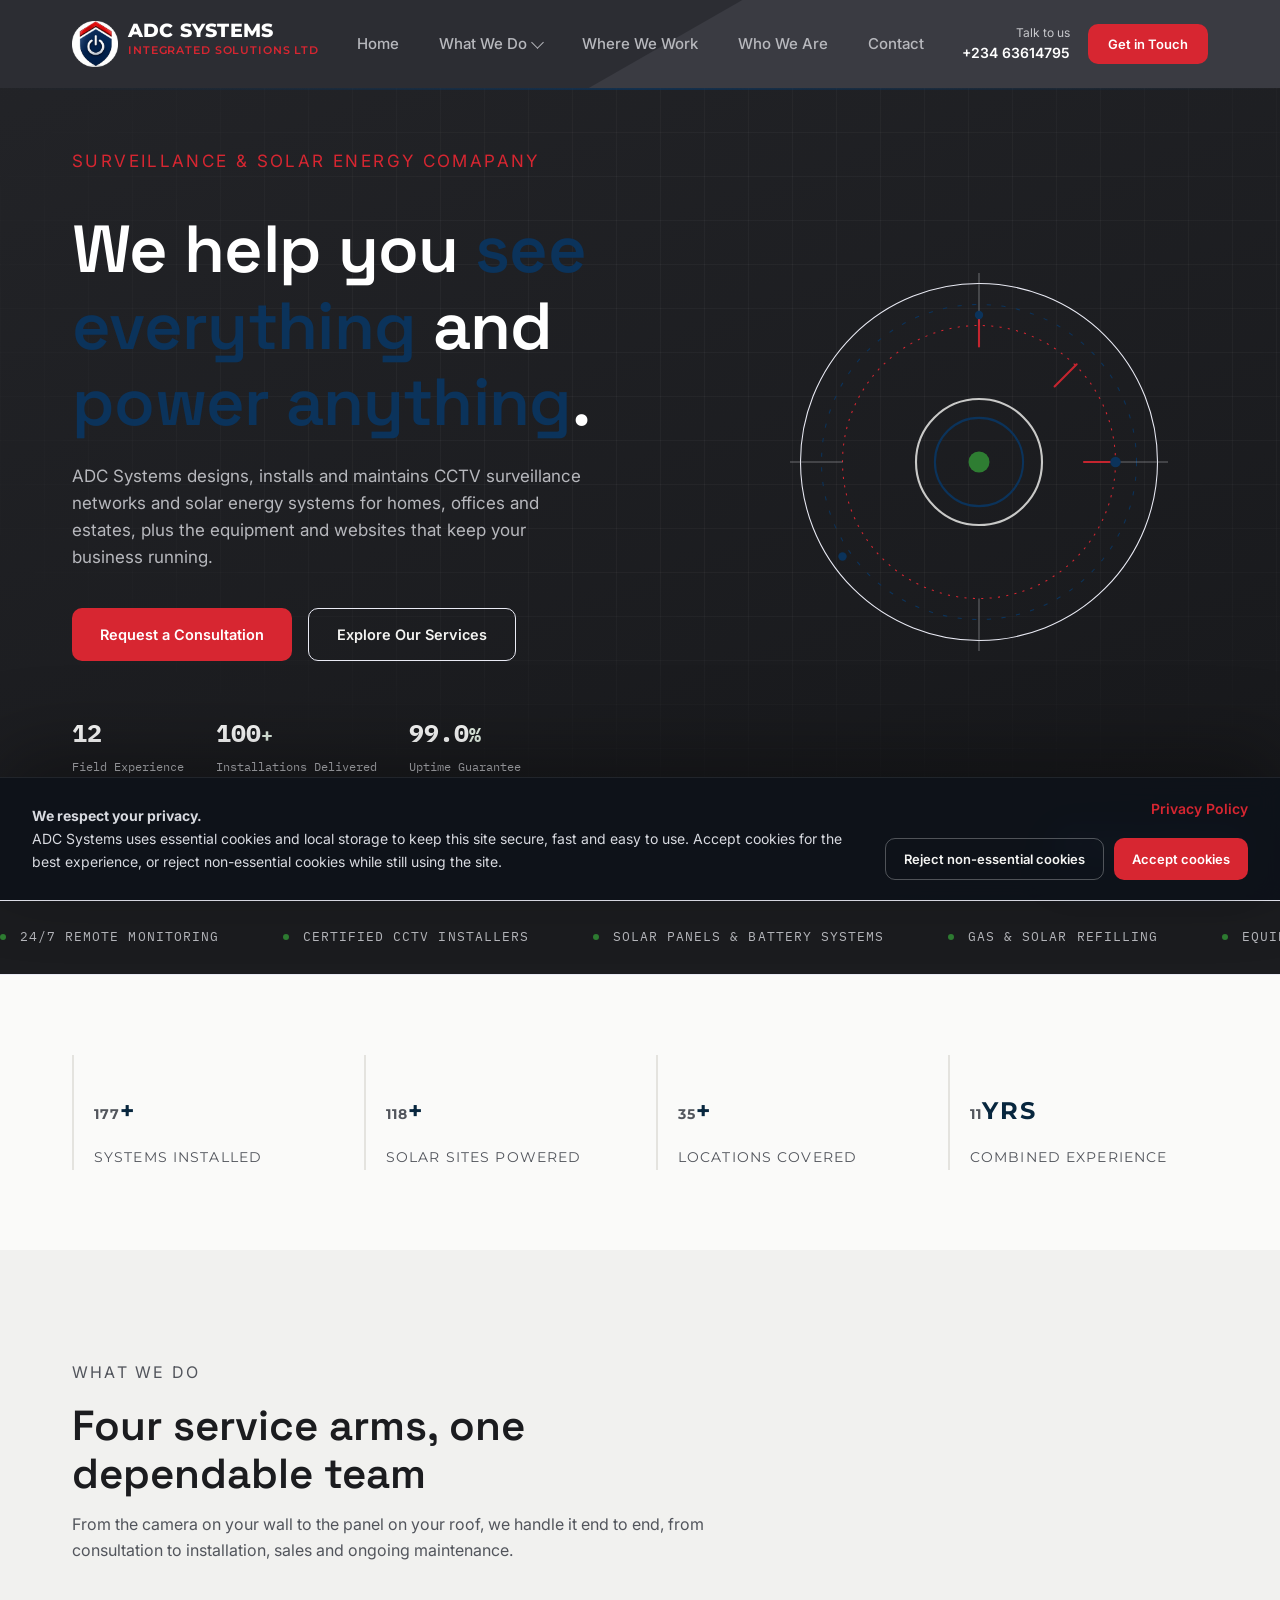
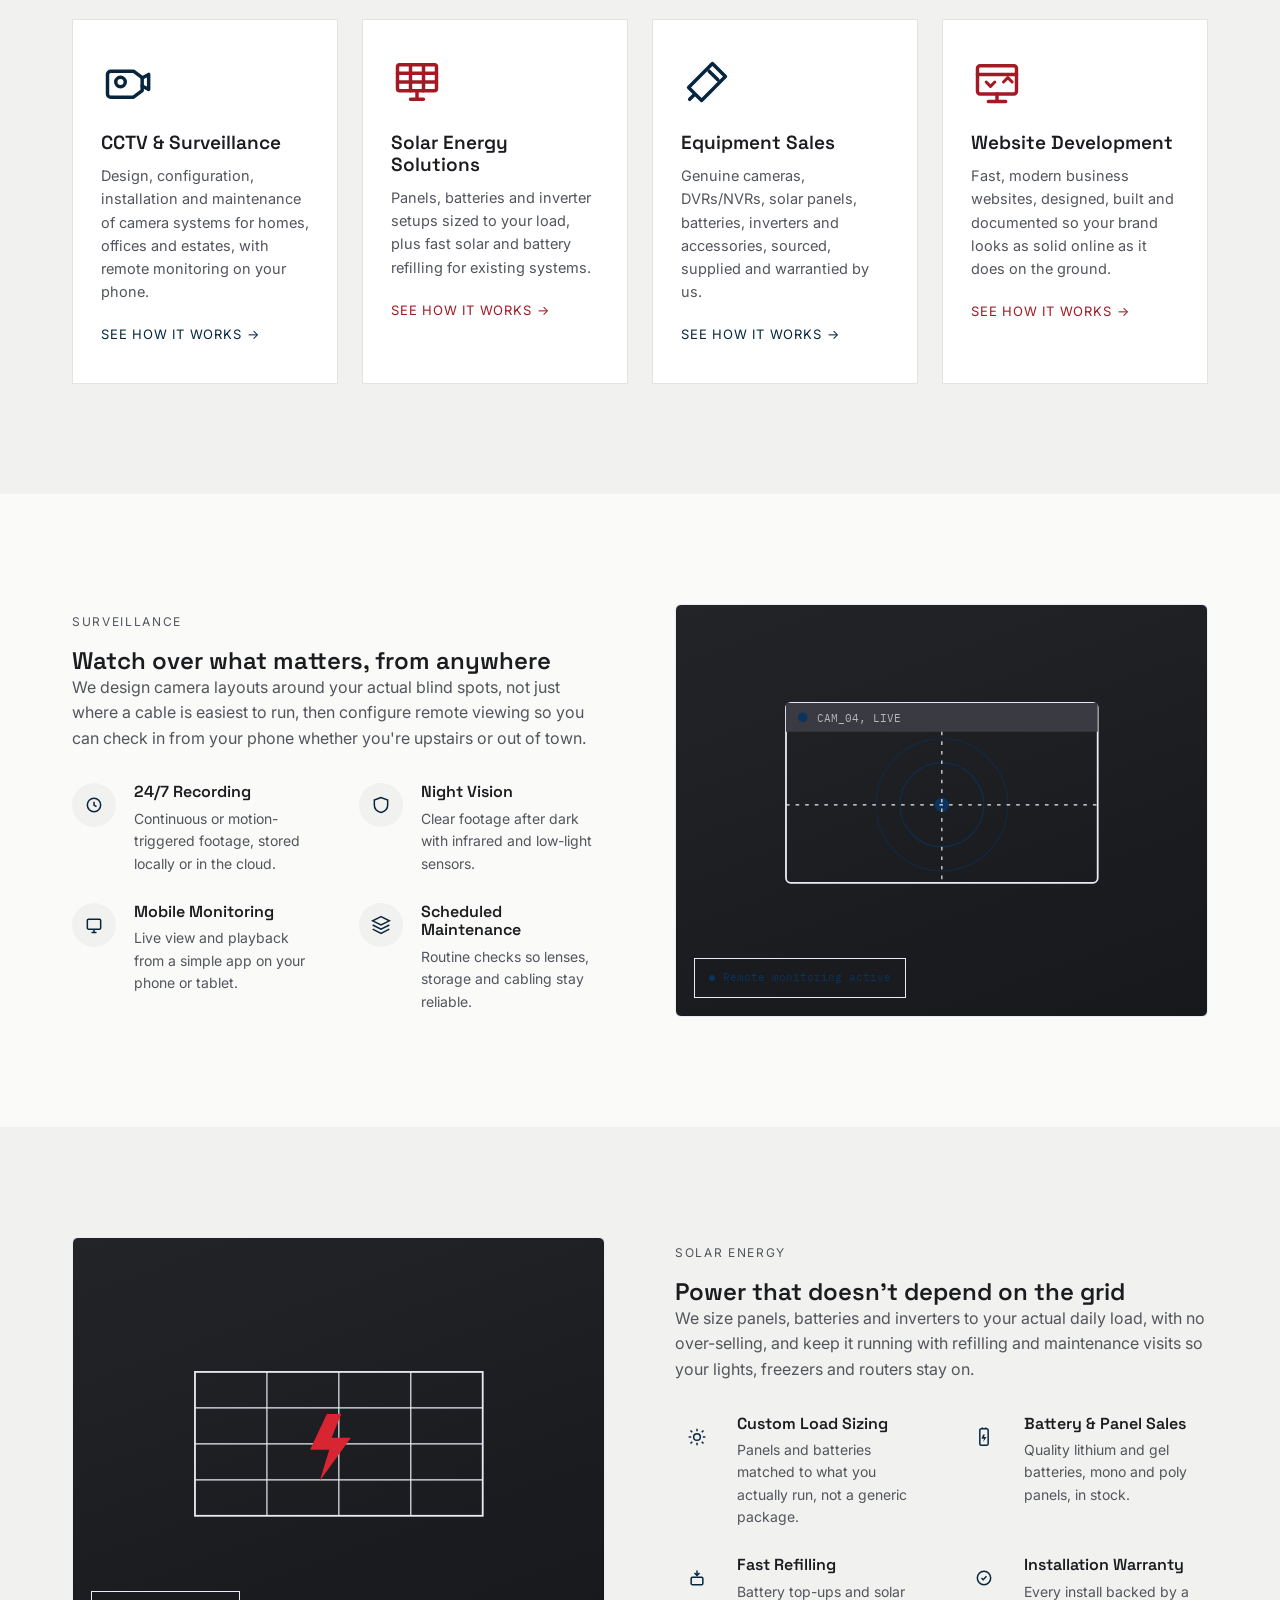
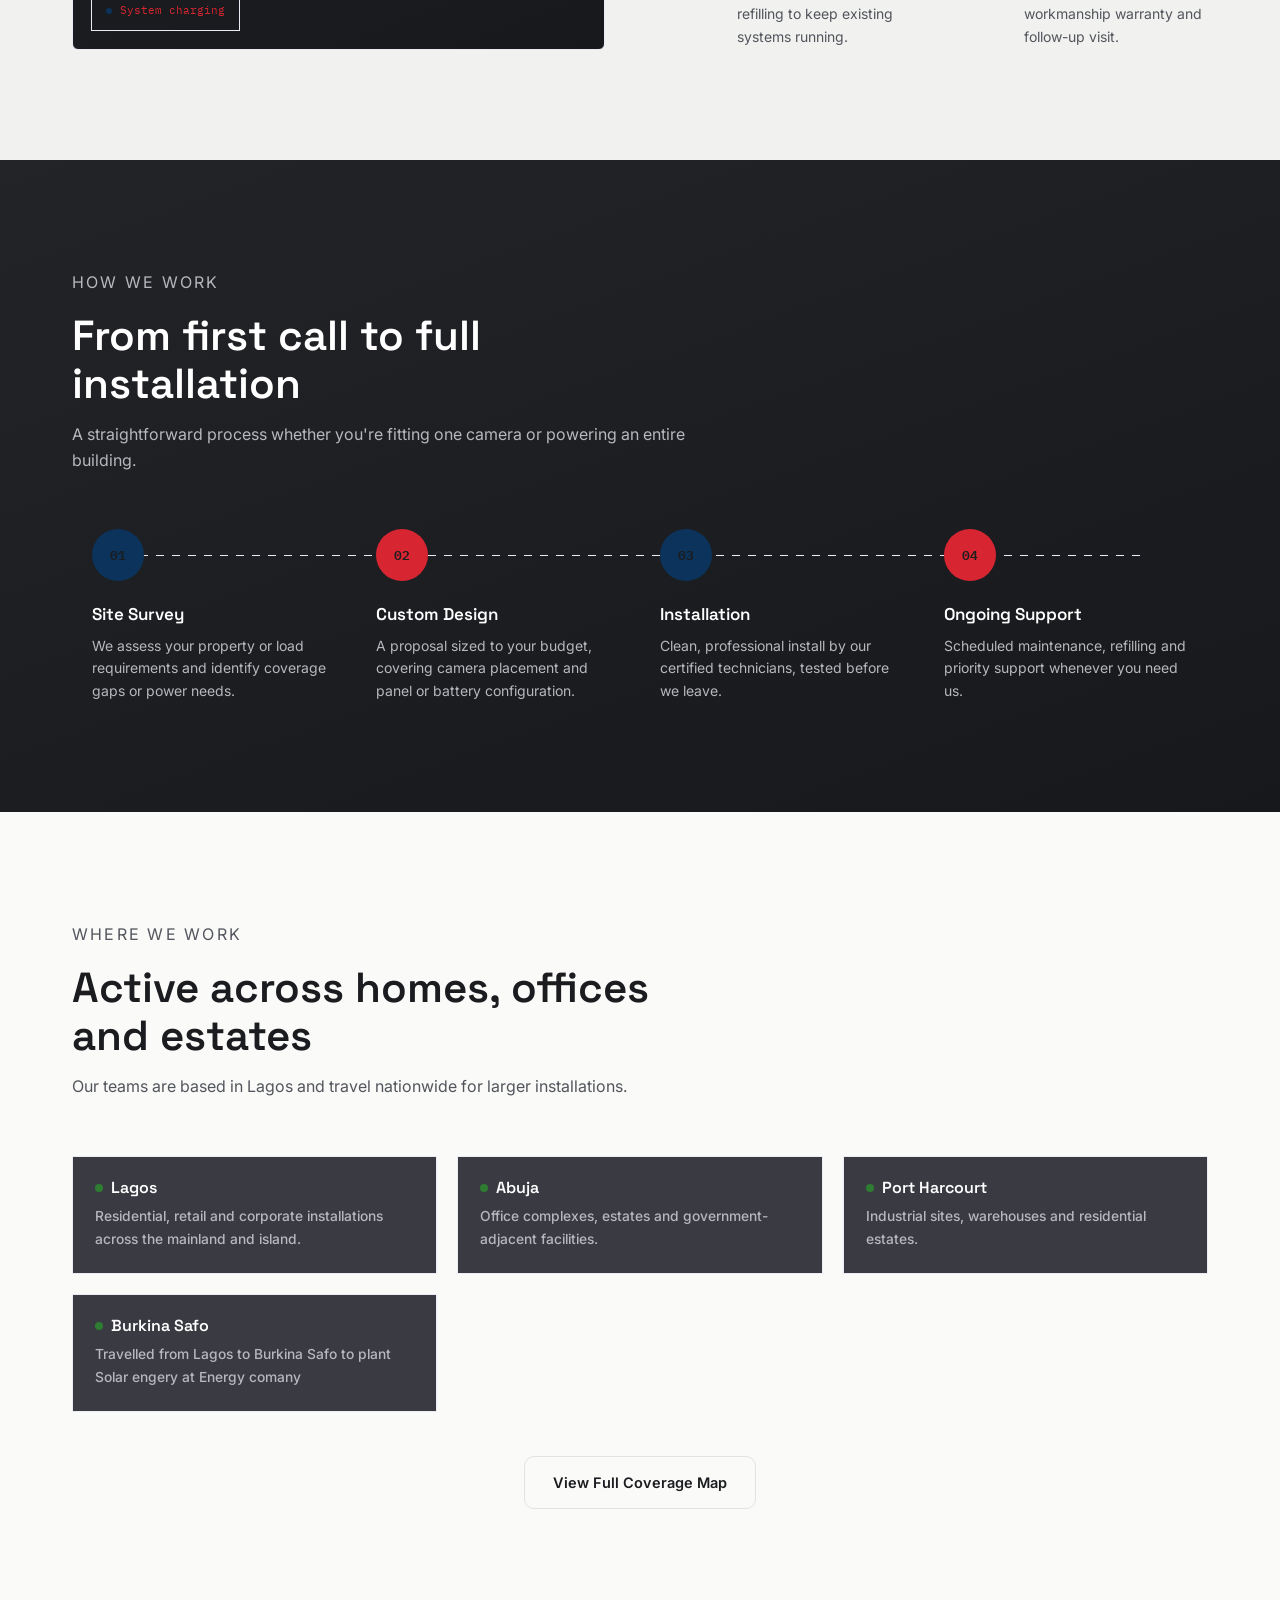
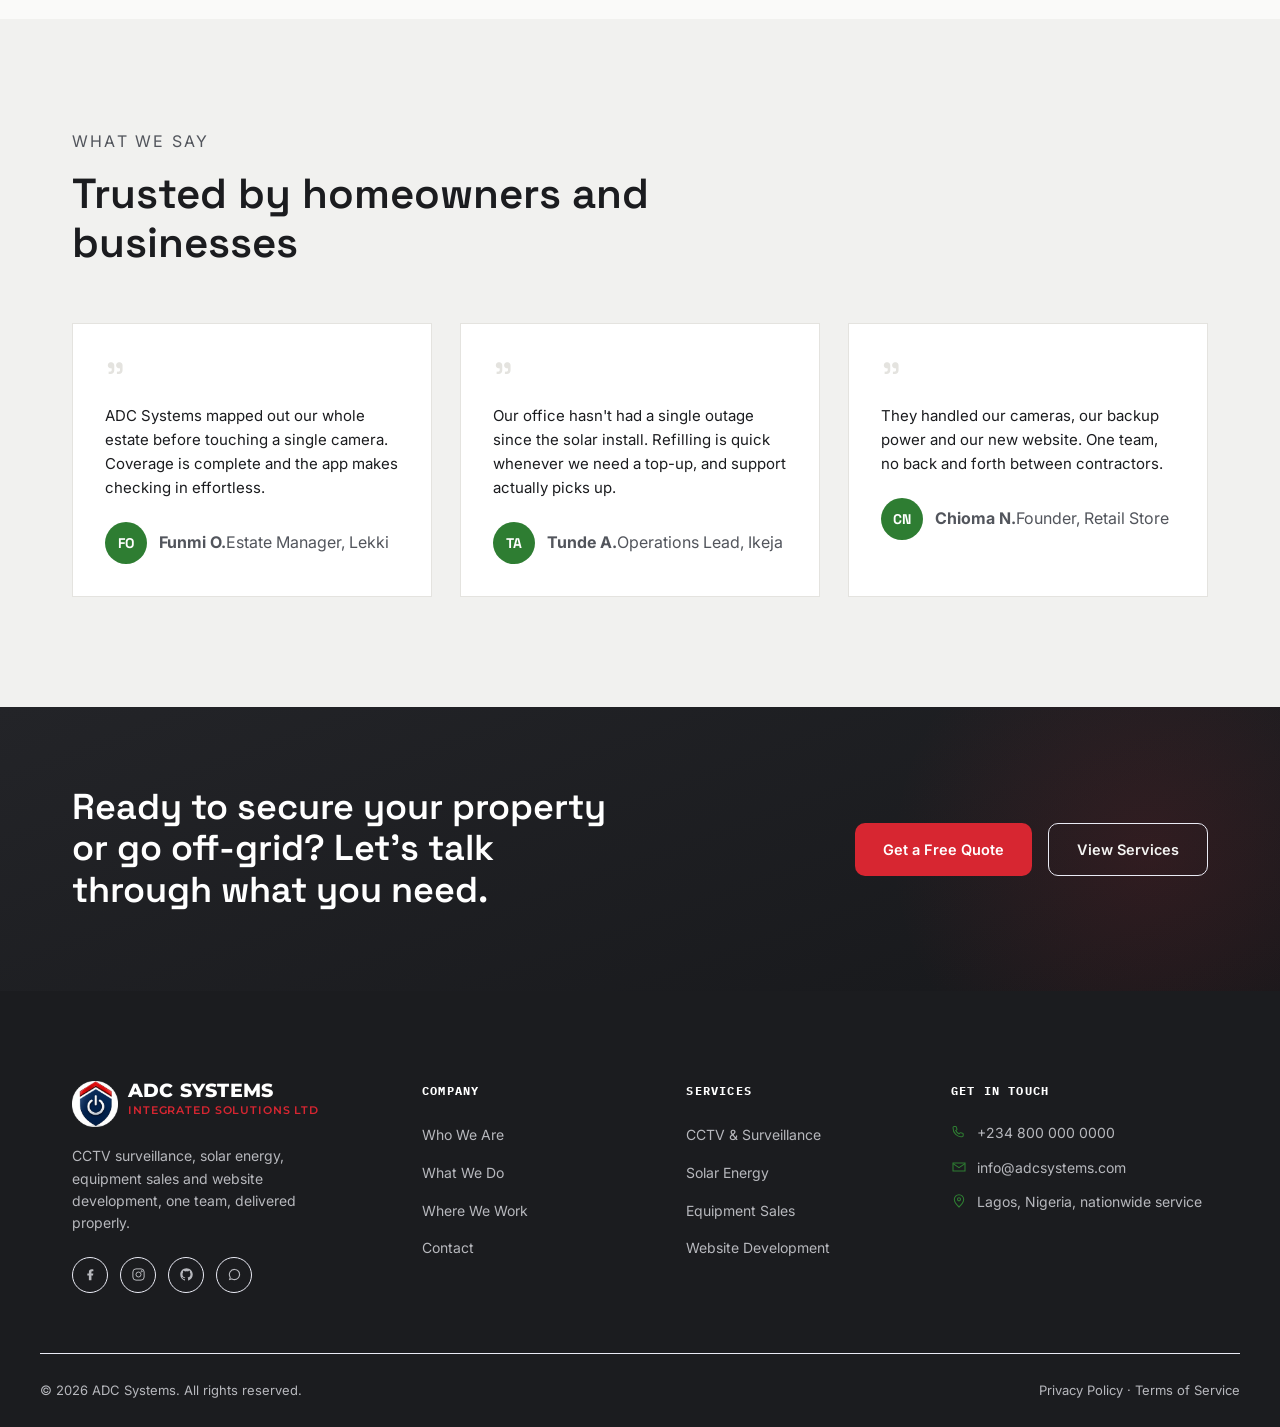
==== commit 5d70d904: "google verificattion" ====
--- a/index.html
+++ b/index.html
@@ -3,6 +3,7 @@
 <head>
 <meta charset="UTF-8">
 <meta name="viewport" content="width=device-width, initial-scale=1.0">
+<meta name="google-site-verification" content="3bxMFjQ73h0NVwcLOcLqmo6gV-6RHXJKXnZyc1JFTVw" />
 <title>ADC Systems | CCTV Surveillance &amp; Solar Energy Solutions</title>
 <meta name="description" content="ADC Systems specializes in CCTV surveillance configuration, installation and maintenance, solar energy systems (panels, batteries, refilling), security equipment sales, and website development.">
 <meta name="robots" content="index, follow">
--- a/css/style.css
+++ b/css/style.css
@@ -295,7 +295,7 @@
 
 .hero-inner{
   position:relative; z-index:2;
-  max-width:var(--container); margin:0 auto; padding:120px 32px 100px;
+  max-width:var(--container); margin:0 auto; padding:60px 32px 100px;
   display:grid; grid-template-columns:1.15fr .85fr; gap:60px; align-items:center;
 }
 .hero-copy h1{
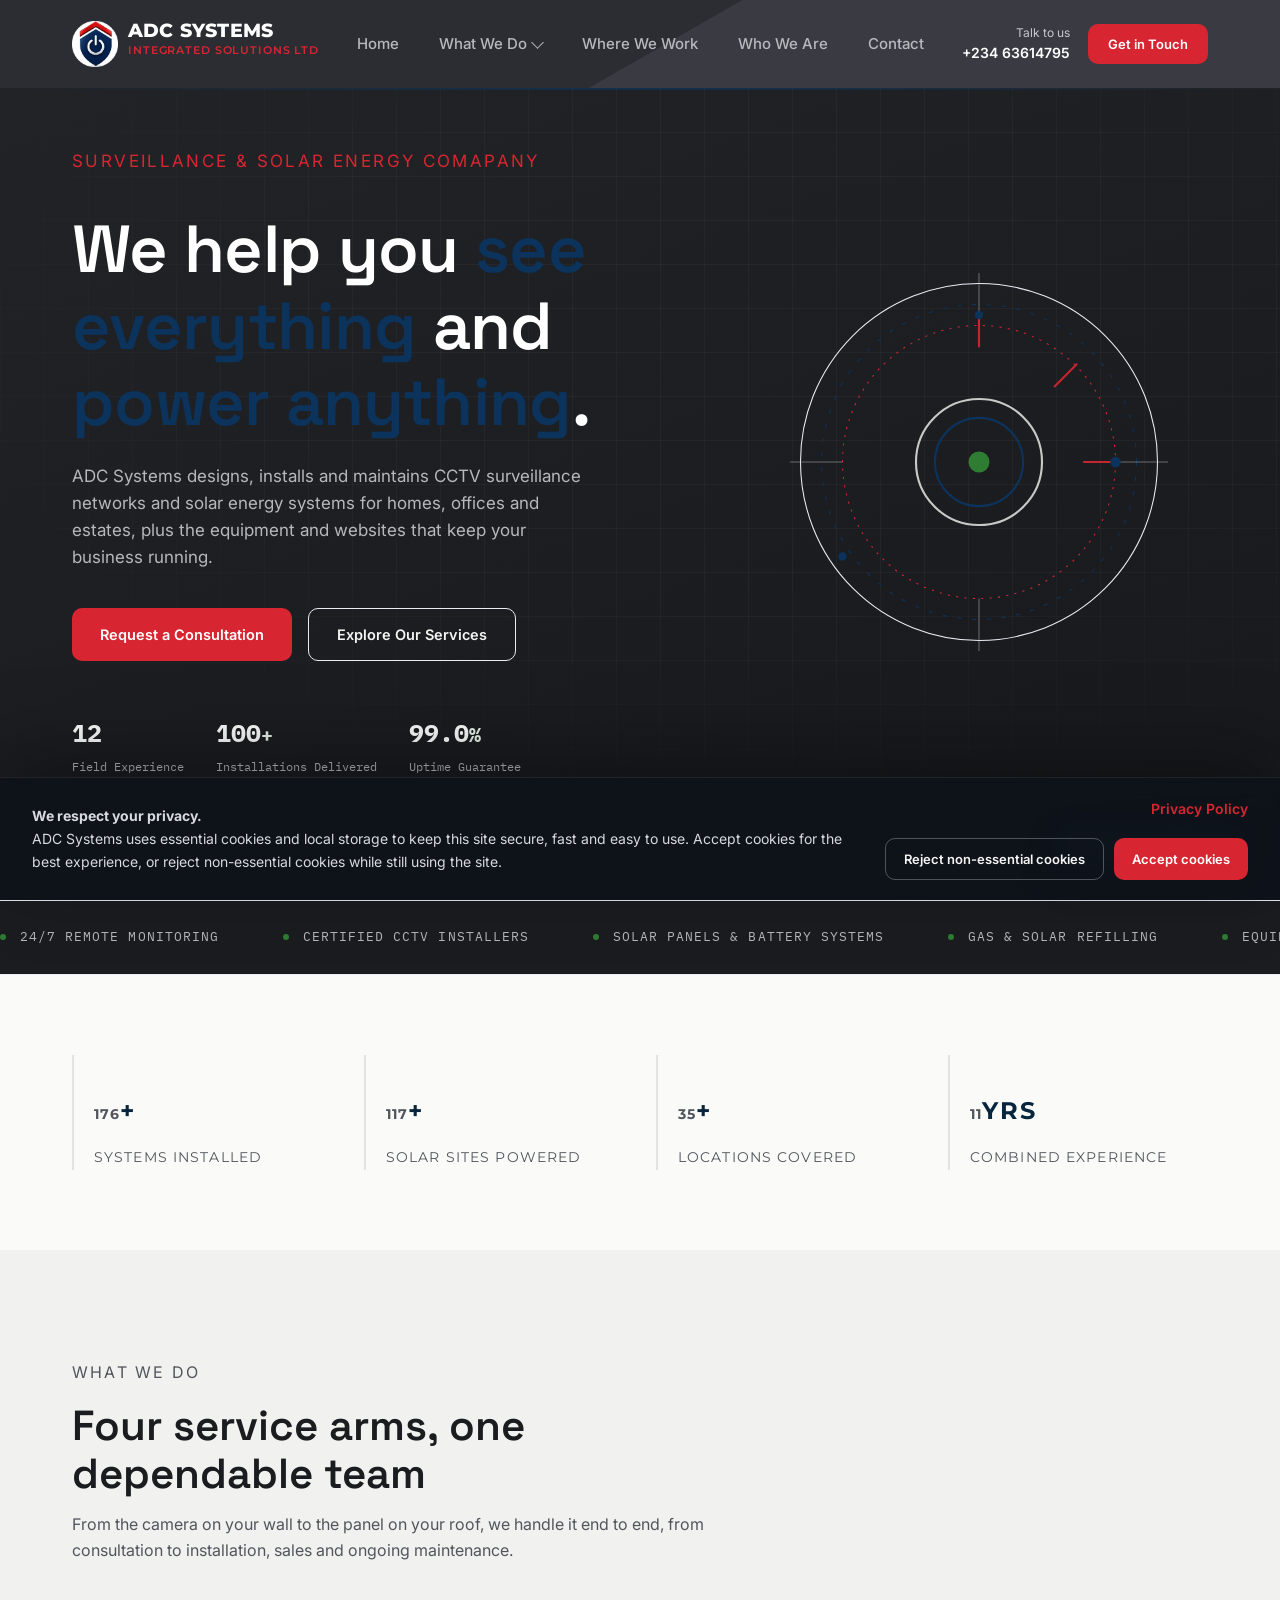
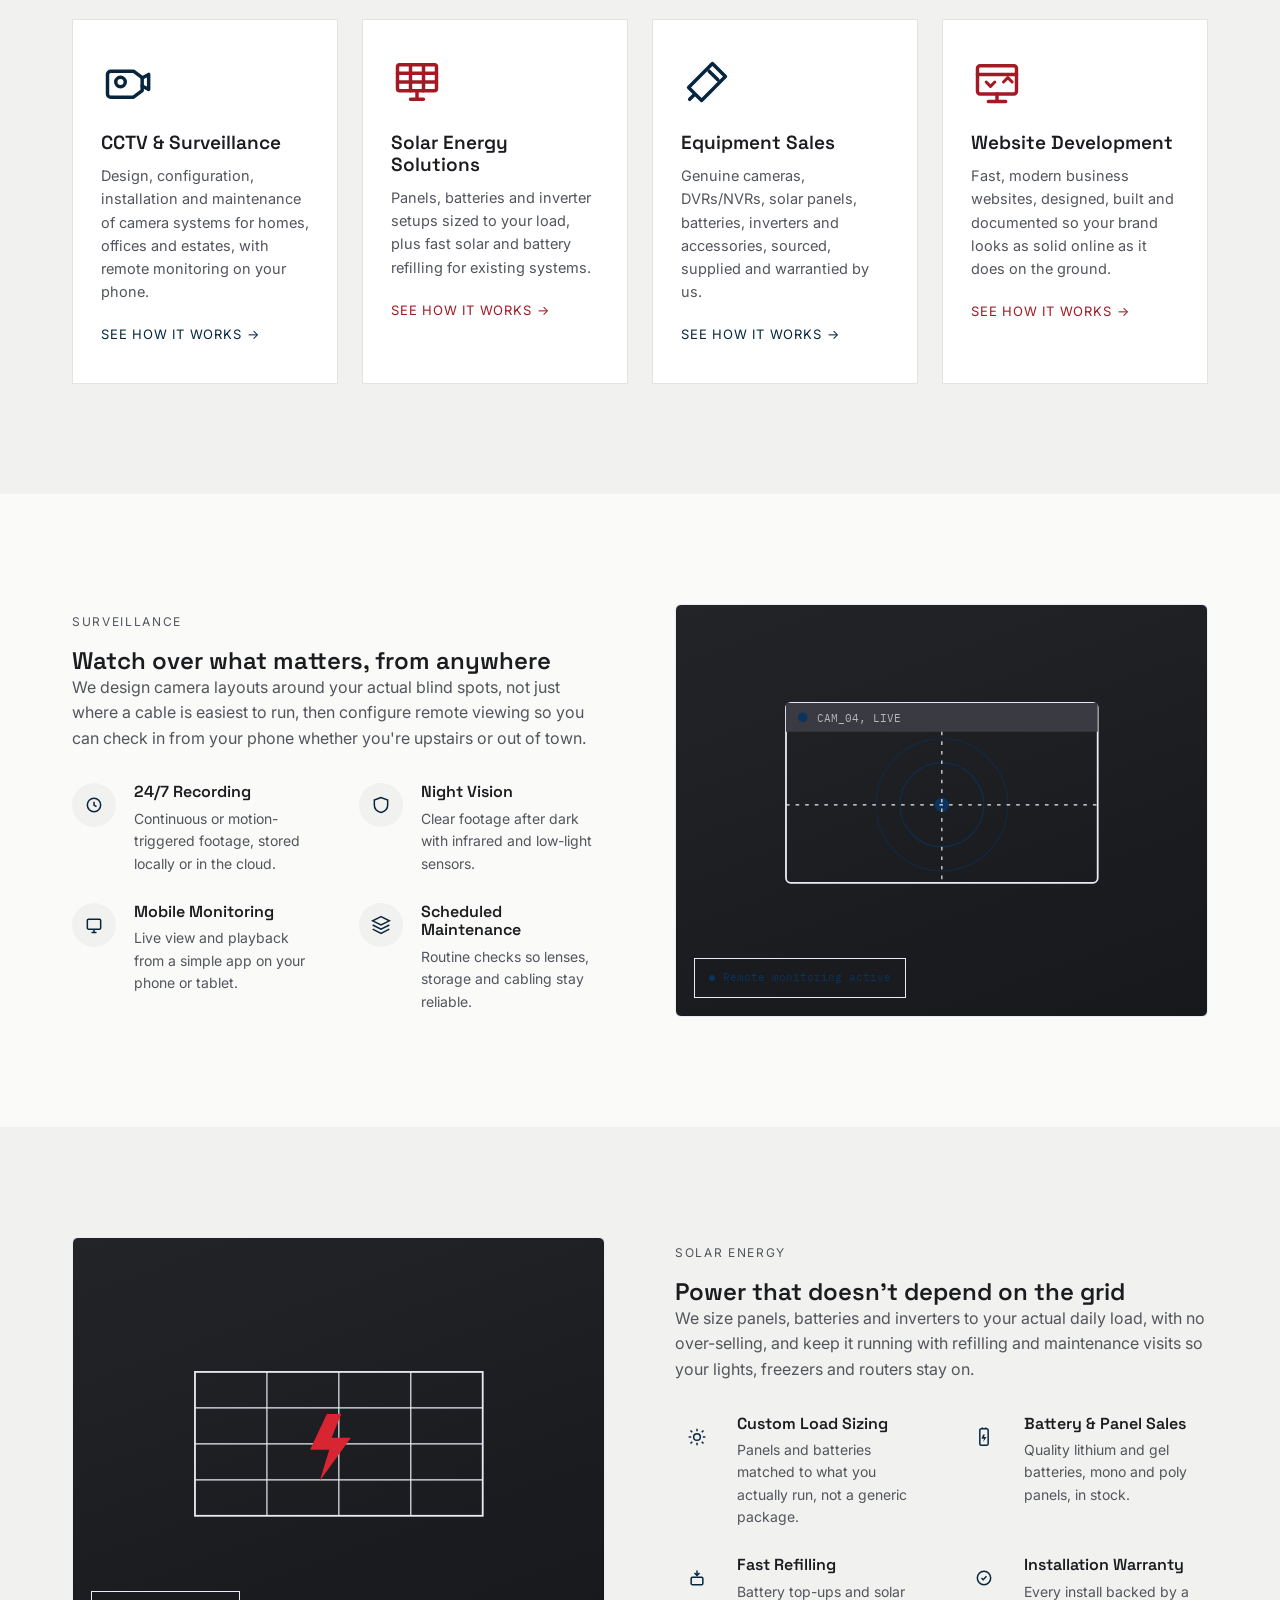
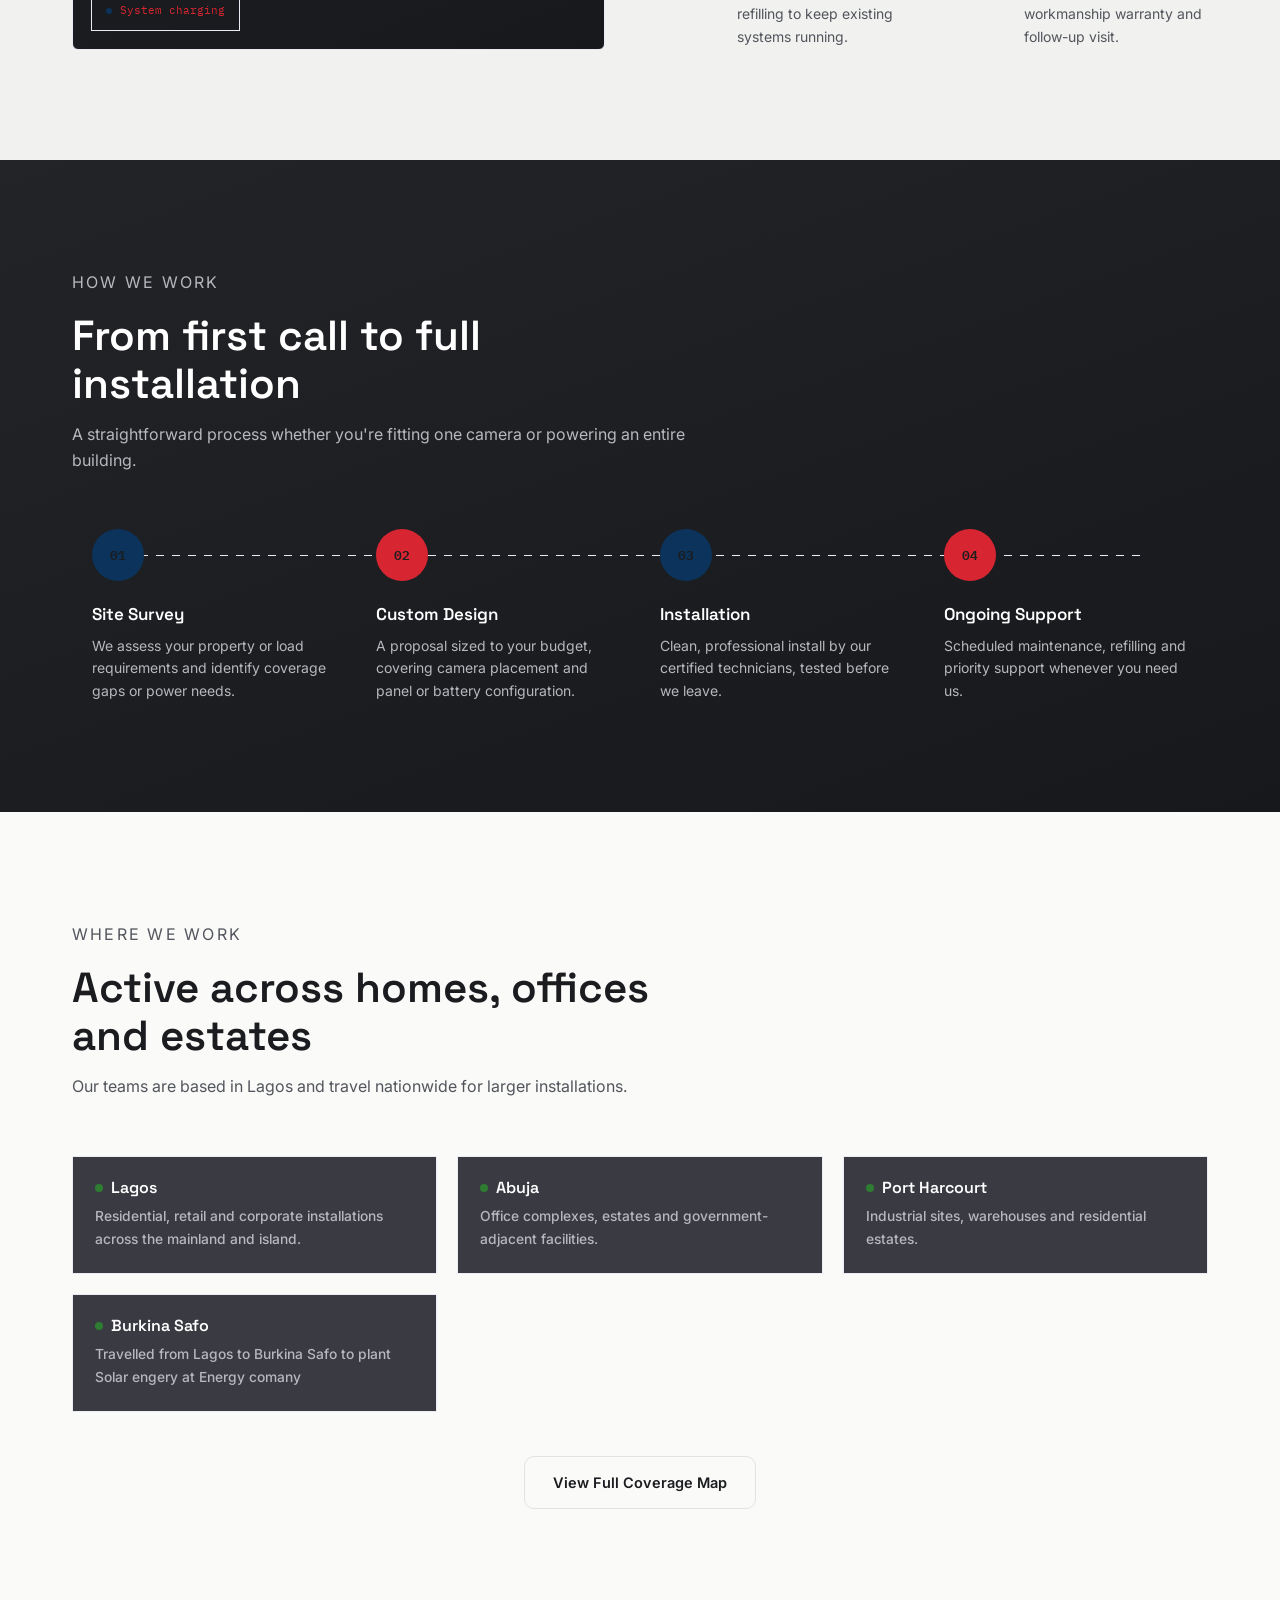
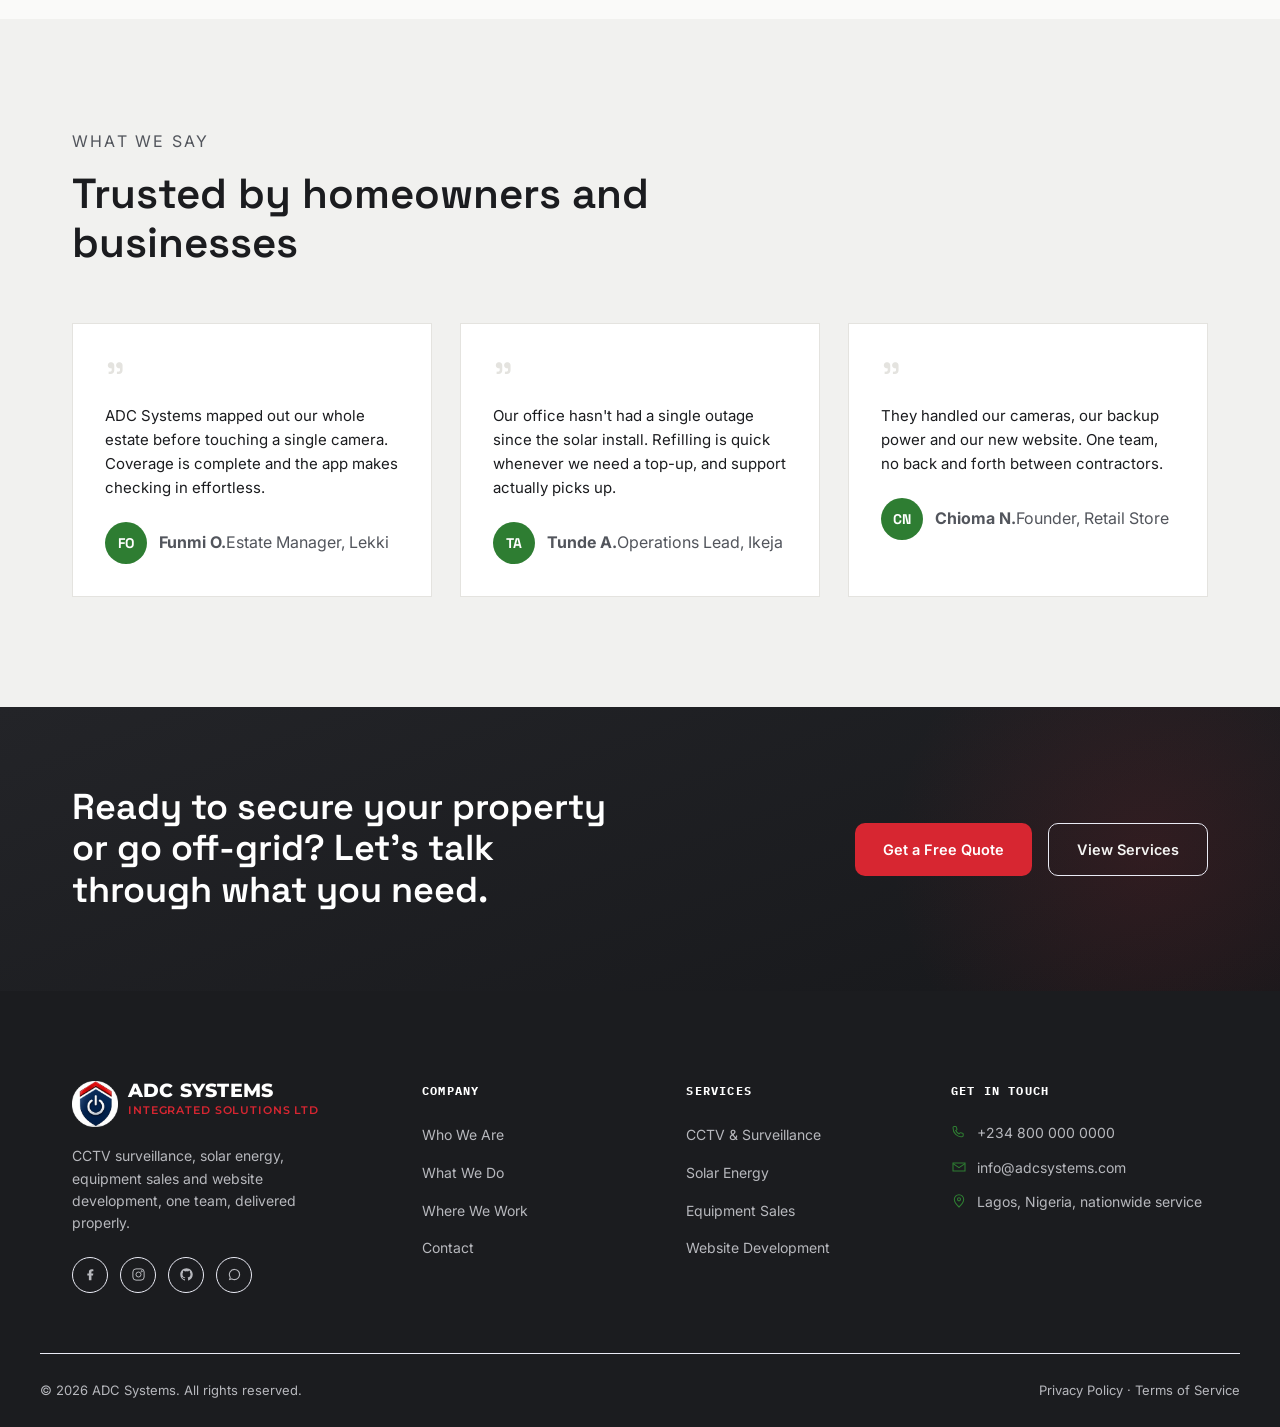
==== commit 613b30bb: "chnage the google" ====
--- a/index.html
+++ b/index.html
@@ -3,7 +3,6 @@
 <head>
 <meta charset="UTF-8">
 <meta name="viewport" content="width=device-width, initial-scale=1.0">
-<meta name="google-site-verification" content="3bxMFjQ73h0NVwcLOcLqmo6gV-6RHXJKXnZyc1JFTVw" />
 <title>ADC Systems | CCTV Surveillance &amp; Solar Energy Solutions</title>
 <meta name="description" content="ADC Systems specializes in CCTV surveillance configuration, installation and maintenance, solar energy systems (panels, batteries, refilling), security equipment sales, and website development.">
 <meta name="robots" content="index, follow">
